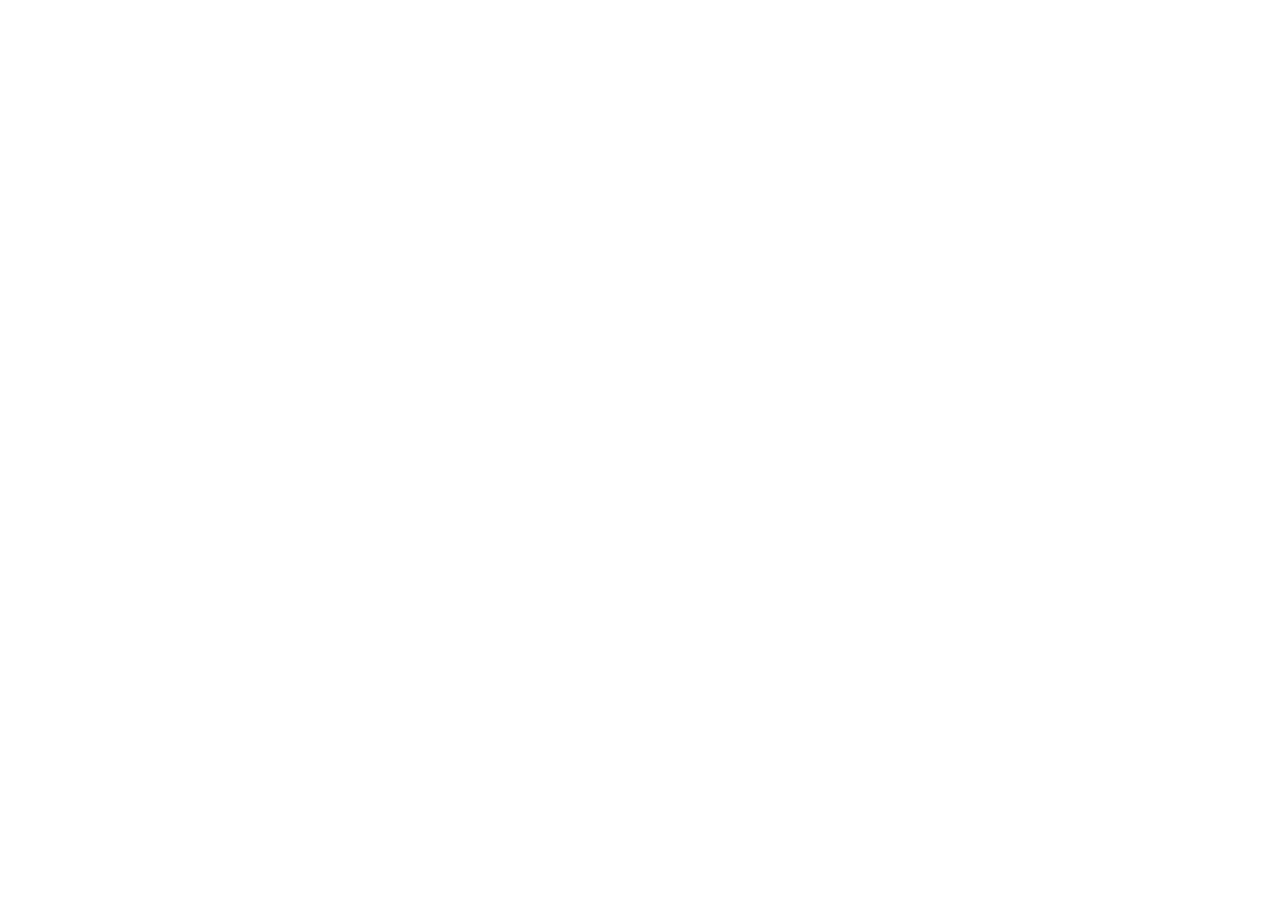
==== index.html @ 952e1918 "Create index.html" ====
<!DOCTYPE html>
<html>
  <head>
    <title>Redirecting...</title>
    <link rel="canonical" href="https://hansk-do-it.github.io/portfolio/" />
    <meta charset="utf-8" />
    <meta http-equiv="refresh" content="0; url=https://hansk-do-it.github.io/portfolio/" />
  </head>
  <body>
    <p>Redirecting...</p>
  </body>
</html>
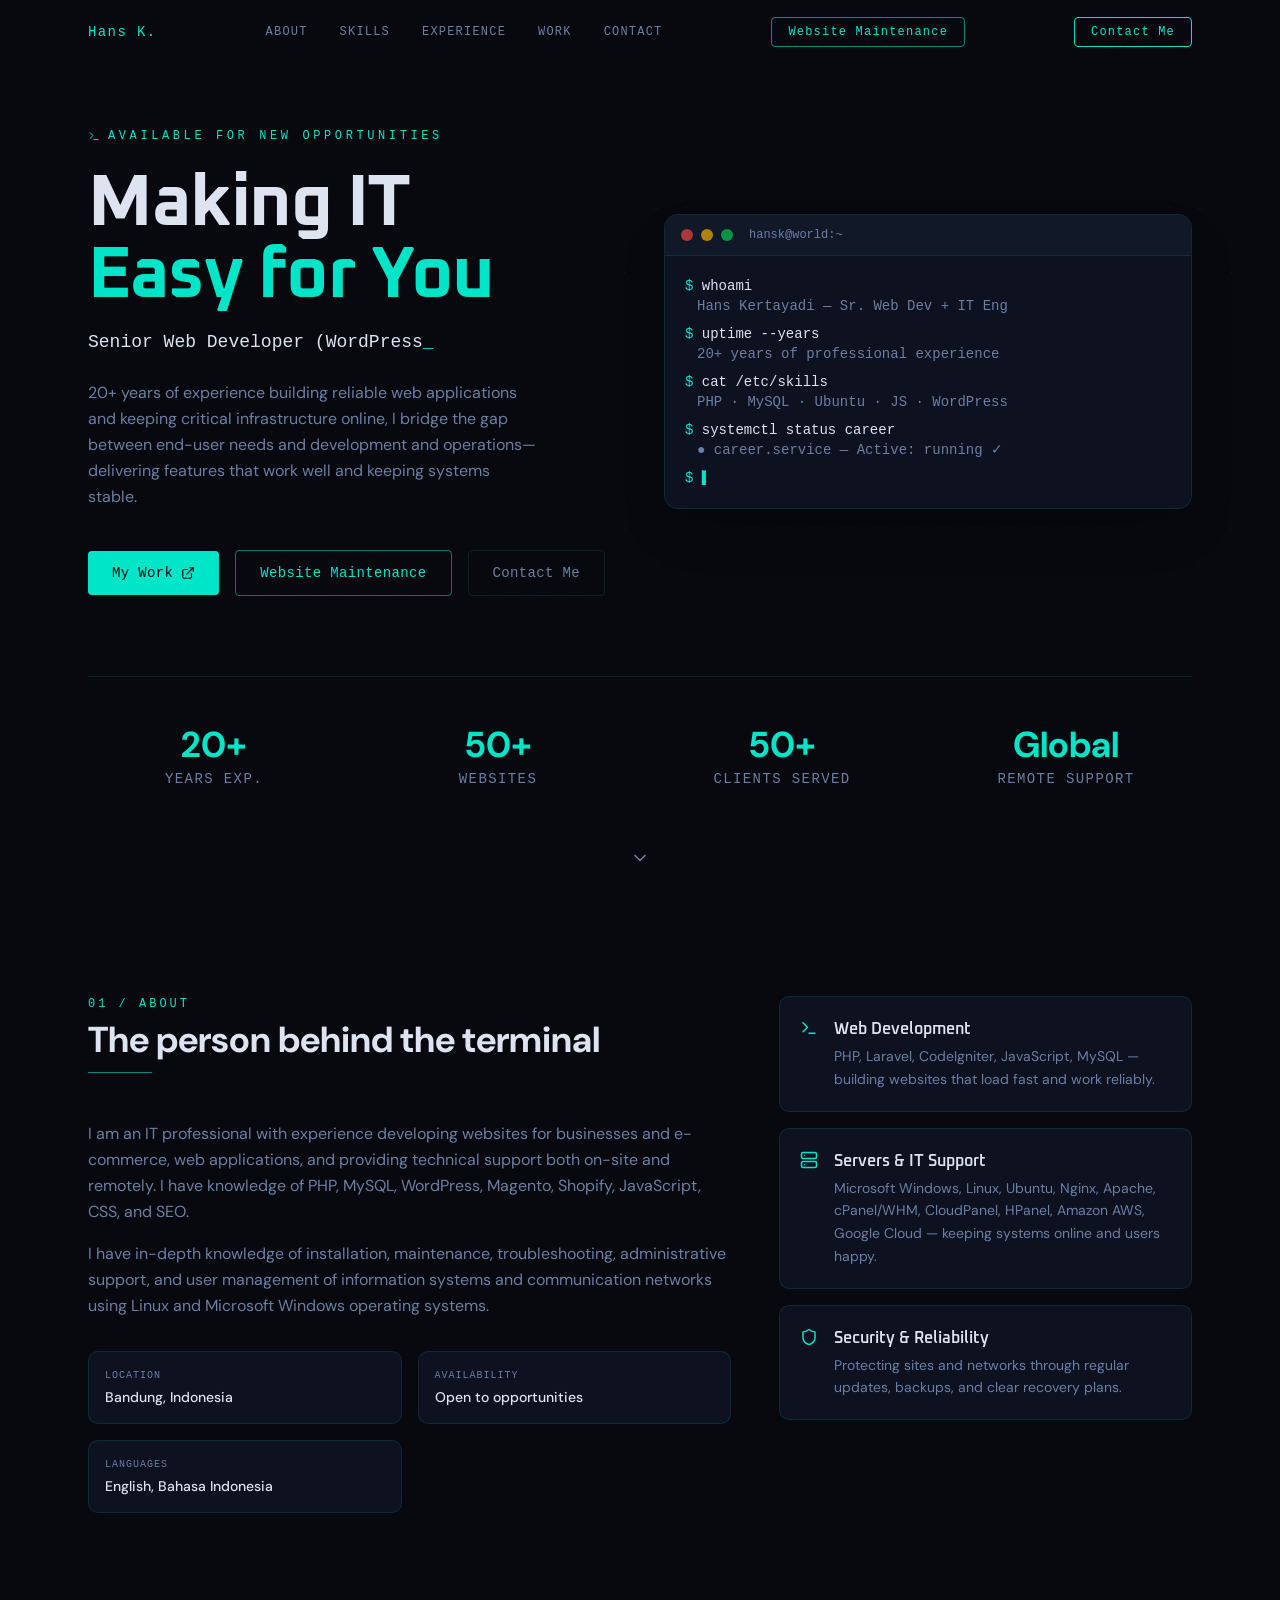
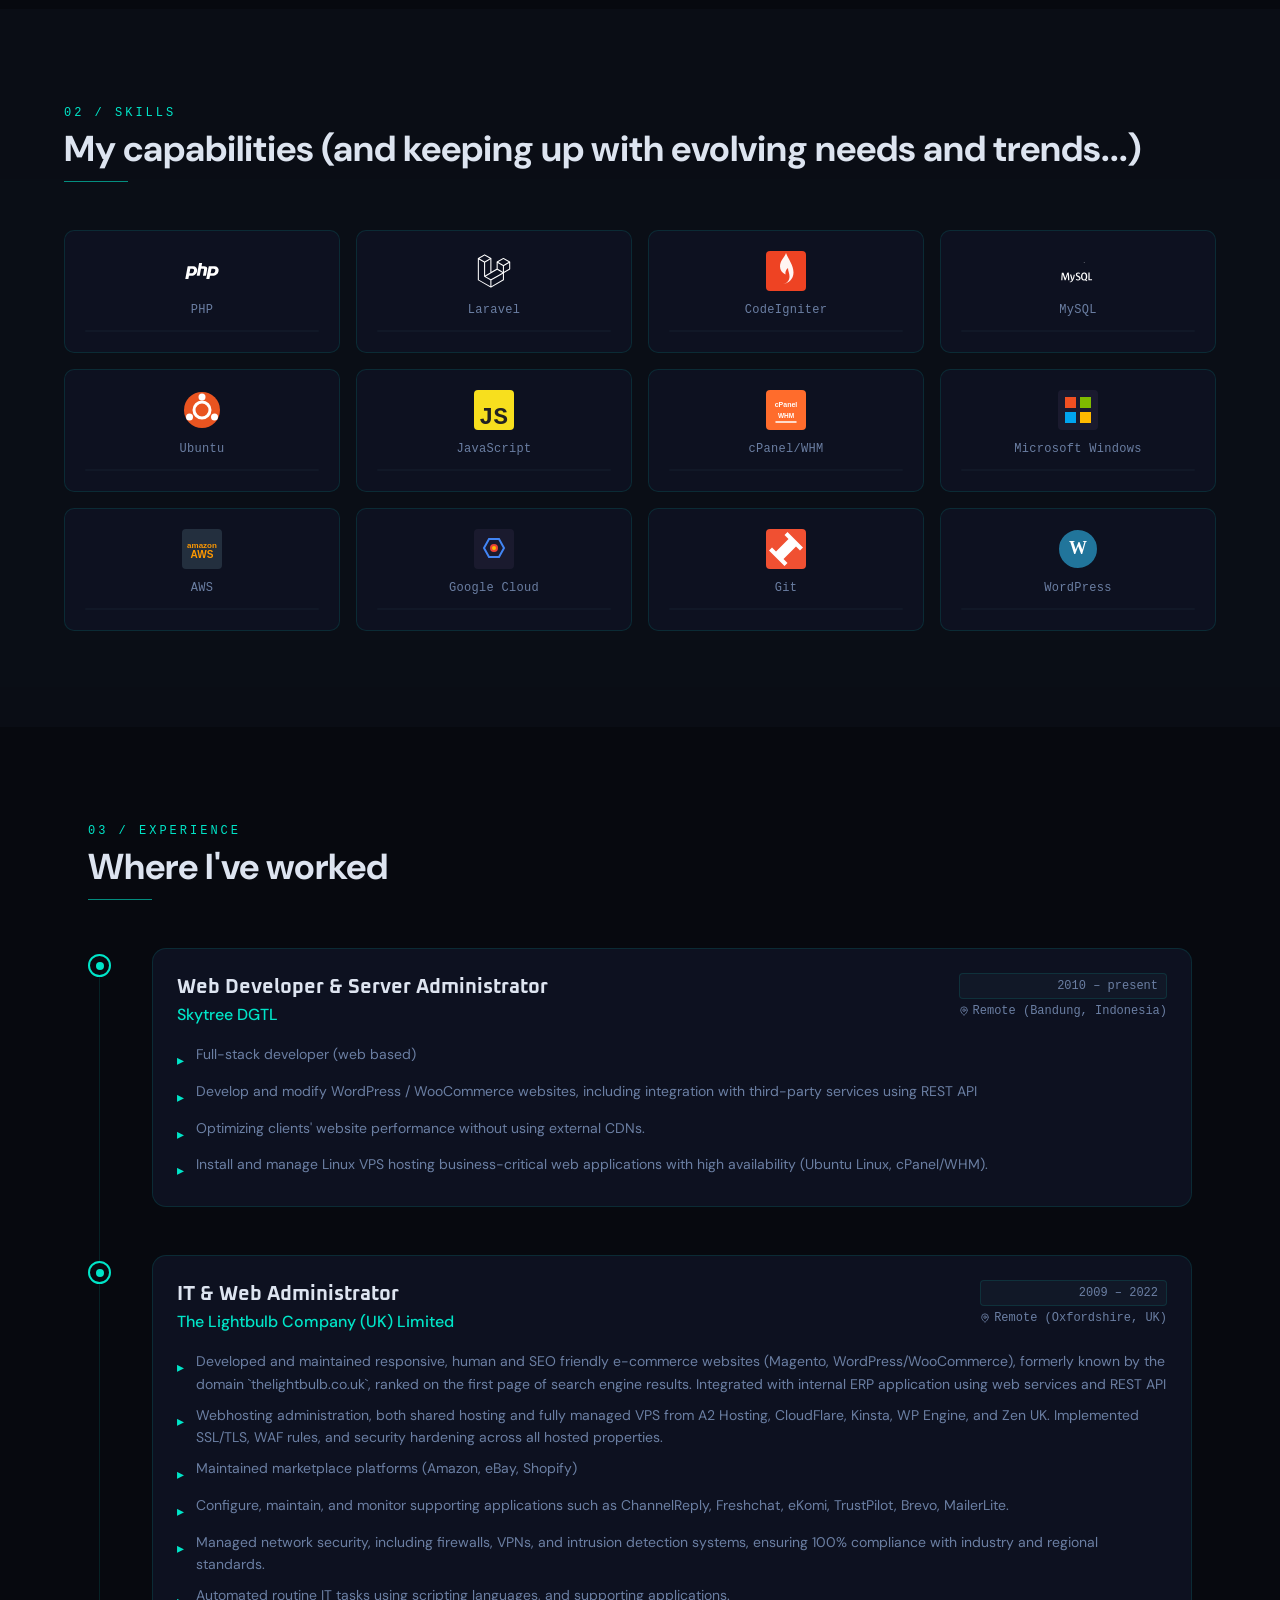
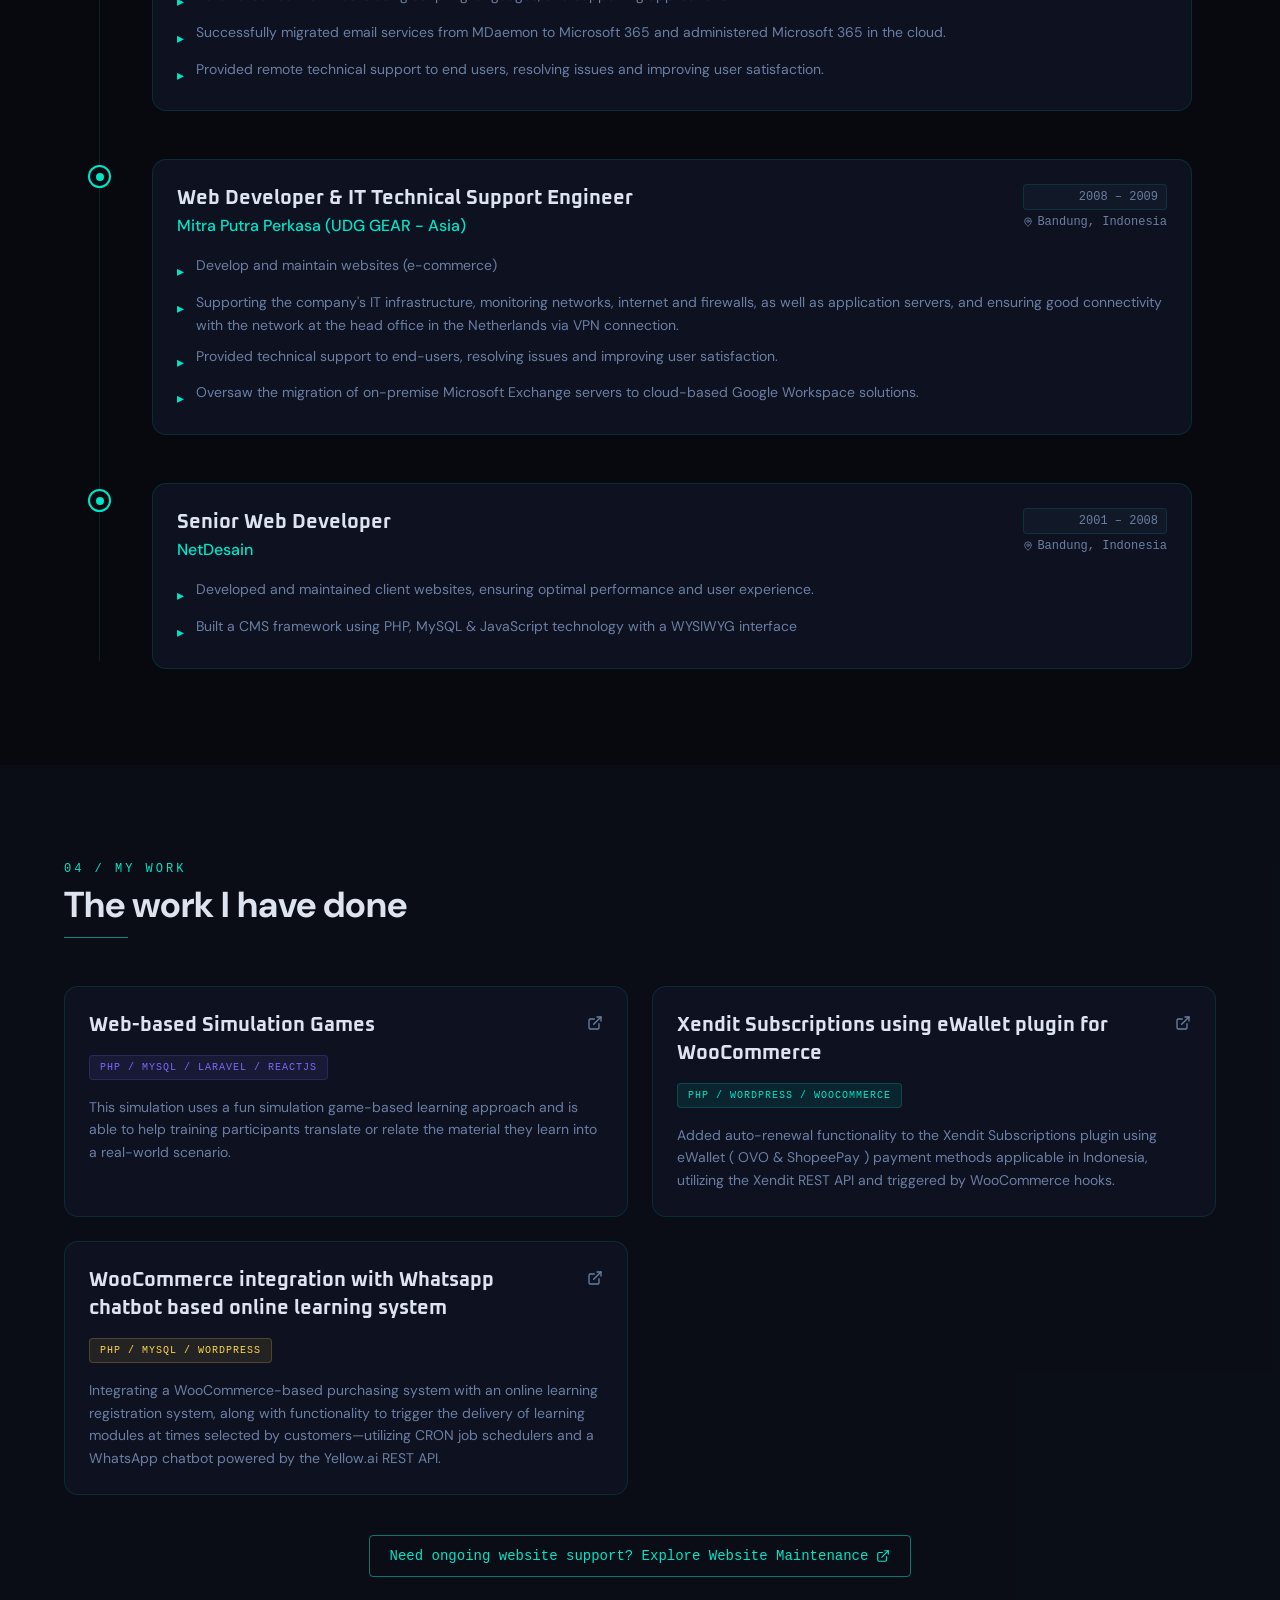
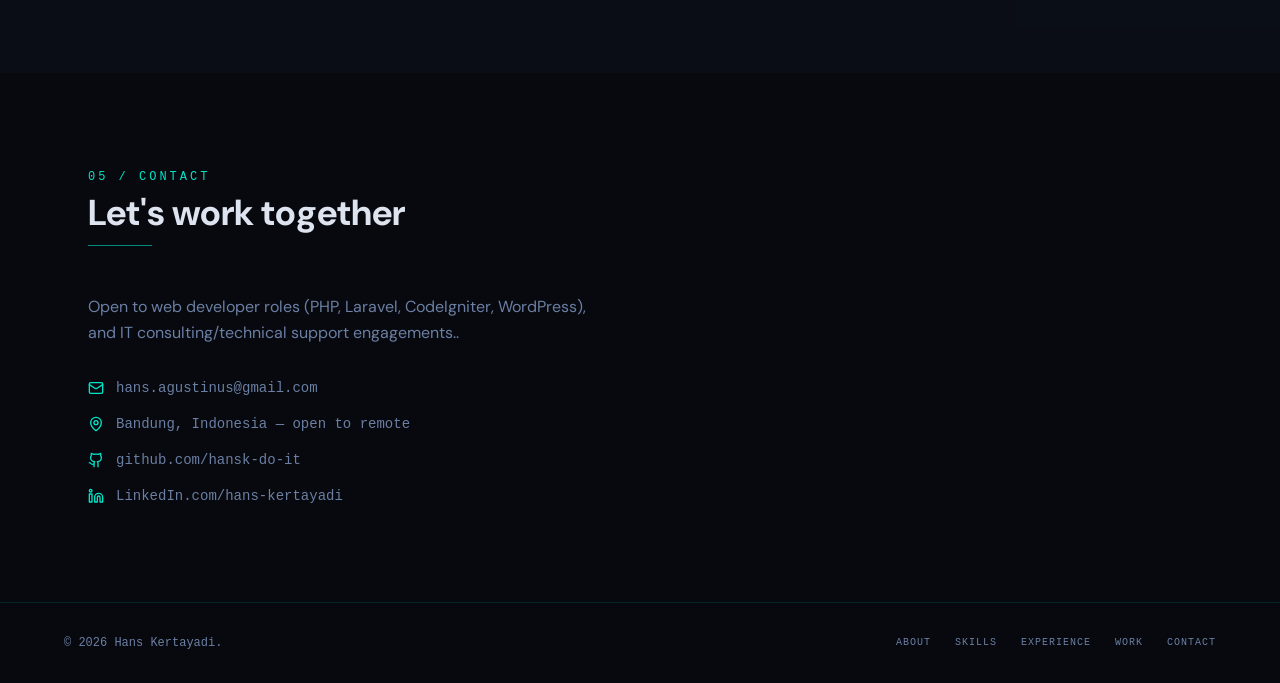
==== commit c1c356fb: "Add files via upload" ====
--- a/index.html
+++ b/index.html
@@ -1,12 +1,23 @@
-<!DOCTYPE html>
-<html>
+<!doctype html>
+<html lang="en">
   <head>
-    <title>Redirecting...</title>
+    <meta charset="UTF-8" />
+    <meta name="viewport" content="width=device-width, initial-scale=1.0" />
+    <meta name="theme-color" content="#07090f" />
+    <meta name="description" content="Hans Kertayadi — Senior Web Developer and IT professional specializing in PHP, WordPress, web applications, server administration, and technical support." />
+    <meta name="robots" content="index, follow" />
     <link rel="canonical" href="https://hansk-do-it.github.io/portfolio/" />
-    <meta charset="utf-8" />
-    <meta http-equiv="refresh" content="0; url=https://hansk-do-it.github.io/portfolio/" />
+    <meta property="og:title" content="Hans Kertayadi | Senior Web Developer & IT Professional" />
+    <meta property="og:description" content="Web development, WordPress, server administration, and technical support. Based in Bandung, Indonesia, with international professional experience." />
+    <meta property="og:type" content="website" />
+    <meta property="og:url" content="https://hansk-do-it.github.io/portfolio/" />
+    <meta name="twitter:card" content="summary_large_image" />
+    <title>Hans Kertayadi | Senior Web Developer & IT Professional</title>
+    <script type="module" crossorigin src="/assets/portfolio-kH9mcq1X.js"></script>
+    <link rel="modulepreload" crossorigin href="/assets/index-CckU6WjW.js">
+    <link rel="stylesheet" crossorigin href="/assets/index-Dm8Y7ru6.css">
   </head>
   <body>
-    <p>Redirecting...</p>
+    <div id="root"></div>
   </body>
 </html>
--- a/assets/index-Dm8Y7ru6.css
+++ b/assets/index-Dm8Y7ru6.css
@@ -0,0 +1 @@
+@import"https://fonts.googleapis.com/css2?family=Oxanium:wght@300;400;500;600;700;800&family=DM+Sans:ital,opsz,wght@0,9..40,300;0,9..40,400;0,9..40,500;1,9..40,300&family=JetBrains+Mono:wght@300;400;500&display=swap";/*! tailwindcss v4.1.12 | MIT License | https://tailwindcss.com */@layer properties{@supports (((-webkit-hyphens:none)) and (not (margin-trim:inline))) or ((-moz-orient:inline) and (not (color:rgb(from red r g b)))){*,:before,:after,::backdrop{--tw-translate-x:0;--tw-translate-y:0;--tw-translate-z:0;--tw-rotate-x:initial;--tw-rotate-y:initial;--tw-rotate-z:initial;--tw-skew-x:initial;--tw-skew-y:initial;--tw-space-y-reverse:0;--tw-border-style:solid;--tw-leading:initial;--tw-font-weight:initial;--tw-tracking:initial;--tw-shadow:0 0 #0000;--tw-shadow-color:initial;--tw-shadow-alpha:100%;--tw-inset-shadow:0 0 #0000;--tw-inset-shadow-color:initial;--tw-inset-shadow-alpha:100%;--tw-ring-color:initial;--tw-ring-shadow:0 0 #0000;--tw-inset-ring-color:initial;--tw-inset-ring-shadow:0 0 #0000;--tw-ring-inset:initial;--tw-ring-offset-width:0px;--tw-ring-offset-color:#fff;--tw-ring-offset-shadow:0 0 #0000;--tw-backdrop-blur:initial;--tw-backdrop-brightness:initial;--tw-backdrop-contrast:initial;--tw-backdrop-grayscale:initial;--tw-backdrop-hue-rotate:initial;--tw-backdrop-invert:initial;--tw-backdrop-opacity:initial;--tw-backdrop-saturate:initial;--tw-backdrop-sepia:initial;--tw-duration:initial;--tw-ease:initial;--tw-scale-x:1;--tw-scale-y:1;--tw-scale-z:1;--tw-animation-delay:0s;--tw-animation-direction:normal;--tw-animation-duration:initial;--tw-animation-fill-mode:none;--tw-animation-iteration-count:1;--tw-enter-blur:0;--tw-enter-opacity:1;--tw-enter-rotate:0;--tw-enter-scale:1;--tw-enter-translate-x:0;--tw-enter-translate-y:0;--tw-exit-blur:0;--tw-exit-opacity:1;--tw-exit-rotate:0;--tw-exit-scale:1;--tw-exit-translate-x:0;--tw-exit-translate-y:0}}}@layer theme{:root,:host{--font-sans:ui-sans-serif,system-ui,sans-serif,"Apple Color Emoji","Segoe UI Emoji","Segoe UI Symbol","Noto Color Emoji";--font-mono:ui-monospace,SFMono-Regular,Menlo,Monaco,Consolas,"Liberation Mono","Courier New",monospace;--color-yellow-500:oklch(79.5% .184 86.047);--color-green-500:oklch(72.3% .219 149.579);--spacing:.25rem;--container-md:28rem;--container-3xl:48rem;--container-4xl:56rem;--container-6xl:72rem;--text-xs:.75rem;--text-xs--line-height:calc(1/.75);--text-sm:.875rem;--text-sm--line-height:calc(1.25/.875);--text-base:1rem;--text-lg:1.125rem;--text-lg--line-height:calc(1.75/1.125);--text-xl:1.25rem;--text-xl--line-height:calc(1.75/1.25);--text-2xl:1.5rem;--text-2xl--line-height:calc(2/1.5);--text-3xl:1.875rem;--text-3xl--line-height: 1.2 ;--text-4xl:2.25rem;--text-4xl--line-height:calc(2.5/2.25);--text-5xl:3rem;--text-5xl--line-height:1;--text-7xl:4.5rem;--text-7xl--line-height:1;--font-weight-normal:400;--font-weight-medium:500;--font-weight-semibold:600;--font-weight-bold:700;--tracking-wide:.025em;--tracking-widest:.1em;--leading-tight:1.25;--leading-relaxed:1.625;--radius-2xl:1rem;--ease-out:cubic-bezier(0,0,.2,1);--ease-in-out:cubic-bezier(.4,0,.2,1);--animate-pulse:pulse 2s cubic-bezier(.4,0,.6,1)infinite;--animate-bounce:bounce 1s infinite;--blur-md:12px;--default-transition-duration:.15s;--default-transition-timing-function:cubic-bezier(.4,0,.2,1);--default-font-family:var(--font-sans);--default-mono-font-family:var(--font-mono)}}@layer base{*,:after,:before,::backdrop{box-sizing:border-box;border:0 solid;margin:0;padding:0}::file-selector-button{box-sizing:border-box;border:0 solid;margin:0;padding:0}html,:host{-webkit-text-size-adjust:100%;-moz-tab-size:4;tab-size:4;line-height:1.5;font-family:var(--default-font-family,ui-sans-serif,system-ui,sans-serif,"Apple Color Emoji","Segoe UI Emoji","Segoe UI Symbol","Noto Color Emoji");font-feature-settings:var(--default-font-feature-settings,normal);font-variation-settings:var(--default-font-variation-settings,normal);-webkit-tap-highlight-color:transparent}hr{height:0;color:inherit;border-top-width:1px}abbr:where([title]){-webkit-text-decoration:underline dotted;text-decoration:underline dotted}h1,h2,h3,h4,h5,h6{font-size:inherit;font-weight:inherit}a{color:inherit;-webkit-text-decoration:inherit;text-decoration:inherit}b,strong{font-weight:bolder}code,kbd,samp,pre{font-family:var(--default-mono-font-family,ui-monospace,SFMono-Regular,Menlo,Monaco,Consolas,"Liberation Mono","Courier New",monospace);font-feature-settings:var(--default-mono-font-feature-settings,normal);font-variation-settings:var(--default-mono-font-variation-settings,normal);font-size:1em}small{font-size:80%}sub,sup{vertical-align:baseline;font-size:75%;line-height:0;position:relative}sub{bottom:-.25em}sup{top:-.5em}table{text-indent:0;border-color:inherit;border-collapse:collapse}:-moz-focusring{outline:auto}progress{vertical-align:baseline}summary{display:list-item}ol,ul,menu{list-style:none}img,svg,video,canvas,audio,iframe,embed,object{vertical-align:middle;display:block}img,video{max-width:100%;height:auto}button,input,select,optgroup,textarea{font:inherit;font-feature-settings:inherit;font-variation-settings:inherit;letter-spacing:inherit;color:inherit;opacity:1;background-color:#0000;border-radius:0}::file-selector-button{font:inherit;font-feature-settings:inherit;font-variation-settings:inherit;letter-spacing:inherit;color:inherit;opacity:1;background-color:#0000;border-radius:0}:where(select:is([multiple],[size])) optgroup{font-weight:bolder}:where(select:is([multiple],[size])) optgroup option{padding-inline-start:20px}::file-selector-button{margin-inline-end:4px}::placeholder{opacity:1}@supports (not ((-webkit-appearance:-apple-pay-button))) or (contain-intrinsic-size:1px){::placeholder{color:currentColor}@supports (color:color-mix(in lab,red,red)){::placeholder{color:color-mix(in oklab,currentcolor 50%,transparent)}}}textarea{resize:vertical}::-webkit-search-decoration{-webkit-appearance:none}::-webkit-date-and-time-value{min-height:1lh;text-align:inherit}::-webkit-datetime-edit{display:inline-flex}::-webkit-datetime-edit-fields-wrapper{padding:0}::-webkit-datetime-edit{padding-block:0}::-webkit-datetime-edit-year-field{padding-block:0}::-webkit-datetime-edit-month-field{padding-block:0}::-webkit-datetime-edit-day-field{padding-block:0}::-webkit-datetime-edit-hour-field{padding-block:0}::-webkit-datetime-edit-minute-field{padding-block:0}::-webkit-datetime-edit-second-field{padding-block:0}::-webkit-datetime-edit-millisecond-field{padding-block:0}::-webkit-datetime-edit-meridiem-field{padding-block:0}::-webkit-calendar-picker-indicator{line-height:1}:-moz-ui-invalid{box-shadow:none}button,input:where([type=button],[type=reset],[type=submit]){-webkit-appearance:button;-moz-appearance:button;appearance:button}::file-selector-button{-webkit-appearance:button;-moz-appearance:button;appearance:button}::-webkit-inner-spin-button{height:auto}::-webkit-outer-spin-button{height:auto}[hidden]:where(:not([hidden=until-found])){display:none!important}*{border-color:var(--border);outline-color:var(--ring)}@supports (color:color-mix(in lab,red,red)){*{outline-color:color-mix(in oklab,var(--ring)50%,transparent)}}body{background-color:var(--background);color:var(--foreground)}html{font-size:var(--font-size)}h1{font-size:var(--text-2xl);font-weight:var(--font-weight-medium);line-height:1.5}h2{font-size:var(--text-xl);font-weight:var(--font-weight-medium);line-height:1.5}h3{font-size:var(--text-lg);font-weight:var(--font-weight-medium);line-height:1.5}h4,label,button{font-size:var(--text-base);font-weight:var(--font-weight-medium);line-height:1.5}input{font-size:var(--text-base);font-weight:var(--font-weight-normal);line-height:1.5}}@layer components;@layer utilities{.pointer-events-none{pointer-events:none}.absolute{position:absolute}.fixed{position:fixed}.relative{position:relative}.inset-0{inset:calc(var(--spacing)*0)}.top-0{top:calc(var(--spacing)*0)}.top-1\.5{top:calc(var(--spacing)*1.5)}.top-2{top:calc(var(--spacing)*2)}.right-0{right:calc(var(--spacing)*0)}.bottom-2{bottom:calc(var(--spacing)*2)}.bottom-8{bottom:calc(var(--spacing)*8)}.left-0{left:calc(var(--spacing)*0)}.left-1\/2{left:50%}.z-50{z-index:50}.mx-auto{margin-inline:auto}.mt-0\.5{margin-top:calc(var(--spacing)*.5)}.mt-1{margin-top:calc(var(--spacing)*1)}.mt-1\.5{margin-top:calc(var(--spacing)*1.5)}.mt-2{margin-top:calc(var(--spacing)*2)}.mt-3{margin-top:calc(var(--spacing)*3)}.mt-4{margin-top:calc(var(--spacing)*4)}.mt-7{margin-top:calc(var(--spacing)*7)}.mt-8{margin-top:calc(var(--spacing)*8)}.mt-10{margin-top:calc(var(--spacing)*10)}.mt-20{margin-top:calc(var(--spacing)*20)}.mb-1{margin-bottom:calc(var(--spacing)*1)}.mb-2{margin-bottom:calc(var(--spacing)*2)}.mb-3{margin-bottom:calc(var(--spacing)*3)}.mb-4{margin-bottom:calc(var(--spacing)*4)}.mb-5{margin-bottom:calc(var(--spacing)*5)}.mb-6{margin-bottom:calc(var(--spacing)*6)}.mb-8{margin-bottom:calc(var(--spacing)*8)}.mb-10{margin-bottom:calc(var(--spacing)*10)}.mb-12{margin-bottom:calc(var(--spacing)*12)}.ml-2{margin-left:calc(var(--spacing)*2)}.block{display:block}.flex{display:flex}.grid{display:grid}.hidden{display:none}.inline-flex{display:inline-flex}.h-0\.5{height:calc(var(--spacing)*.5)}.h-2{height:calc(var(--spacing)*2)}.h-3{height:calc(var(--spacing)*3)}.h-7{height:calc(var(--spacing)*7)}.h-10{height:calc(var(--spacing)*10)}.h-16{height:calc(var(--spacing)*16)}.h-\[23px\]{height:23px}.h-full{height:100%}.h-px{height:1px}.min-h-screen{min-height:100vh}.w-2{width:calc(var(--spacing)*2)}.w-3{width:calc(var(--spacing)*3)}.w-10{width:calc(var(--spacing)*10)}.w-16{width:calc(var(--spacing)*16)}.w-\[23px\]{width:23px}.w-full{width:100%}.w-px{width:1px}.max-w-3xl{max-width:var(--container-3xl)}.max-w-4xl{max-width:var(--container-4xl)}.max-w-6xl{max-width:var(--container-6xl)}.max-w-md{max-width:var(--container-md)}.shrink-0{flex-shrink:0}.-translate-x-1\/2{--tw-translate-x: -50% ;translate:var(--tw-translate-x)var(--tw-translate-y)}.transform{transform:var(--tw-rotate-x,)var(--tw-rotate-y,)var(--tw-rotate-z,)var(--tw-skew-x,)var(--tw-skew-y,)}.animate-bounce{animation:var(--animate-bounce)}.animate-pulse{animation:var(--animate-pulse)}.cursor-default{cursor:default}.cursor-pointer{cursor:pointer}.resize{resize:both}.resize-none{resize:none}.list-none{list-style-type:none}.grid-cols-2{grid-template-columns:repeat(2,minmax(0,1fr))}.grid-cols-3{grid-template-columns:repeat(3,minmax(0,1fr))}.flex-col{flex-direction:column}.flex-wrap{flex-wrap:wrap}.items-center{align-items:center}.items-start{align-items:flex-start}.justify-between{justify-content:space-between}.justify-center{justify-content:center}.justify-end{justify-content:flex-end}.gap-1{gap:calc(var(--spacing)*1)}.gap-2{gap:calc(var(--spacing)*2)}.gap-3{gap:calc(var(--spacing)*3)}.gap-4{gap:calc(var(--spacing)*4)}.gap-5{gap:calc(var(--spacing)*5)}.gap-6{gap:calc(var(--spacing)*6)}.gap-8{gap:calc(var(--spacing)*8)}.gap-10{gap:calc(var(--spacing)*10)}.gap-12{gap:calc(var(--spacing)*12)}.gap-14{gap:calc(var(--spacing)*14)}.gap-16{gap:calc(var(--spacing)*16)}:where(.space-y-2>:not(:last-child)){--tw-space-y-reverse:0;margin-block-start:calc(calc(var(--spacing)*2)*var(--tw-space-y-reverse));margin-block-end:calc(calc(var(--spacing)*2)*calc(1 - var(--tw-space-y-reverse)))}:where(.space-y-3>:not(:last-child)){--tw-space-y-reverse:0;margin-block-start:calc(calc(var(--spacing)*3)*var(--tw-space-y-reverse));margin-block-end:calc(calc(var(--spacing)*3)*calc(1 - var(--tw-space-y-reverse)))}:where(.space-y-4>:not(:last-child)){--tw-space-y-reverse:0;margin-block-start:calc(calc(var(--spacing)*4)*var(--tw-space-y-reverse));margin-block-end:calc(calc(var(--spacing)*4)*calc(1 - var(--tw-space-y-reverse)))}:where(.space-y-12>:not(:last-child)){--tw-space-y-reverse:0;margin-block-start:calc(calc(var(--spacing)*12)*var(--tw-space-y-reverse));margin-block-end:calc(calc(var(--spacing)*12)*calc(1 - var(--tw-space-y-reverse)))}.gap-x-6{column-gap:calc(var(--spacing)*6)}.gap-y-2{row-gap:calc(var(--spacing)*2)}.self-start{align-self:flex-start}.overflow-hidden{overflow:hidden}.overflow-x-hidden{overflow-x:hidden}.rounded{border-radius:.25rem}.rounded-2xl{border-radius:var(--radius-2xl)}.rounded-full{border-radius:3.40282e38px}.rounded-lg{border-radius:var(--radius)}.rounded-xl{border-radius:calc(var(--radius) + 4px)}.border{border-style:var(--tw-border-style);border-width:1px}.border-2{border-style:var(--tw-border-style);border-width:2px}.border-t{border-top-style:var(--tw-border-style);border-top-width:1px}.border-b{border-bottom-style:var(--tw-border-style);border-bottom-width:1px}.border-border,.border-border\/40{border-color:var(--border)}@supports (color:color-mix(in lab,red,red)){.border-border\/40{border-color:color-mix(in oklab,var(--border)40%,transparent)}}.border-primary,.border-primary\/10{border-color:var(--primary)}@supports (color:color-mix(in lab,red,red)){.border-primary\/10{border-color:color-mix(in oklab,var(--primary)10%,transparent)}}.border-primary\/20{border-color:var(--primary)}@supports (color:color-mix(in lab,red,red)){.border-primary\/20{border-color:color-mix(in oklab,var(--primary)20%,transparent)}}.border-primary\/50{border-color:var(--primary)}@supports (color:color-mix(in lab,red,red)){.border-primary\/50{border-color:color-mix(in oklab,var(--primary)50%,transparent)}}.border-primary\/60{border-color:var(--primary)}@supports (color:color-mix(in lab,red,red)){.border-primary\/60{border-color:color-mix(in oklab,var(--primary)60%,transparent)}}.bg-\[rgba\(7\,9\,15\,0\.96\)\]{background-color:#07090ff5}.bg-background{background-color:var(--background)}.bg-border{background-color:var(--border)}.bg-card{background-color:var(--card)}.bg-destructive{background-color:var(--destructive)}.bg-green-500{background-color:var(--color-green-500)}.bg-primary{background-color:var(--primary)}.bg-secondary,.bg-secondary\/30{background-color:var(--secondary)}@supports (color:color-mix(in lab,red,red)){.bg-secondary\/30{background-color:color-mix(in oklab,var(--secondary)30%,transparent)}}.bg-yellow-500{background-color:var(--color-yellow-500)}.p-2{padding:calc(var(--spacing)*2)}.p-4{padding:calc(var(--spacing)*4)}.p-5{padding:calc(var(--spacing)*5)}.p-6{padding:calc(var(--spacing)*6)}.p-8{padding:calc(var(--spacing)*8)}.px-2{padding-inline:calc(var(--spacing)*2)}.px-2\.5{padding-inline:calc(var(--spacing)*2.5)}.px-4{padding-inline:calc(var(--spacing)*4)}.px-5{padding-inline:calc(var(--spacing)*5)}.px-6{padding-inline:calc(var(--spacing)*6)}.py-1{padding-block:calc(var(--spacing)*1)}.py-1\.5{padding-block:calc(var(--spacing)*1.5)}.py-2\.5{padding-block:calc(var(--spacing)*2.5)}.py-3{padding-block:calc(var(--spacing)*3)}.py-8{padding-block:calc(var(--spacing)*8)}.py-24{padding-block:calc(var(--spacing)*24)}.pt-2{padding-top:calc(var(--spacing)*2)}.pt-12{padding-top:calc(var(--spacing)*12)}.pt-24{padding-top:calc(var(--spacing)*24)}.pt-36{padding-top:calc(var(--spacing)*36)}.pb-6{padding-bottom:calc(var(--spacing)*6)}.pb-20{padding-bottom:calc(var(--spacing)*20)}.pb-24{padding-bottom:calc(var(--spacing)*24)}.pl-3{padding-left:calc(var(--spacing)*3)}.pl-8{padding-left:calc(var(--spacing)*8)}.text-center{text-align:center}.text-right{text-align:right}.font-mono{font-family:var(--font-mono)}.text-3xl{font-size:var(--text-3xl);line-height:var(--tw-leading,var(--text-3xl--line-height))}.text-4xl{font-size:var(--text-4xl);line-height:var(--tw-leading,var(--text-4xl--line-height))}.text-5xl{font-size:var(--text-5xl);line-height:var(--tw-leading,var(--text-5xl--line-height))}.text-lg{font-size:var(--text-lg);line-height:var(--tw-leading,var(--text-lg--line-height))}.text-sm{font-size:var(--text-sm);line-height:var(--tw-leading,var(--text-sm--line-height))}.text-xl{font-size:var(--text-xl);line-height:var(--tw-leading,var(--text-xl--line-height))}.text-xs{font-size:var(--text-xs);line-height:var(--tw-leading,var(--text-xs--line-height))}.text-\[10px\]{font-size:10px}.leading-none{--tw-leading:1;line-height:1}.leading-relaxed{--tw-leading:var(--leading-relaxed);line-height:var(--leading-relaxed)}.leading-tight{--tw-leading:var(--leading-tight);line-height:var(--leading-tight)}.font-bold{--tw-font-weight:var(--font-weight-bold);font-weight:var(--font-weight-bold)}.font-medium{--tw-font-weight:var(--font-weight-medium);font-weight:var(--font-weight-medium)}.font-semibold{--tw-font-weight:var(--font-weight-semibold);font-weight:var(--font-weight-semibold)}.tracking-\[0\.3em\]{--tw-tracking:.3em;letter-spacing:.3em}.tracking-\[0\.25em\]{--tw-tracking:.25em;letter-spacing:.25em}.tracking-wide{--tw-tracking:var(--tracking-wide);letter-spacing:var(--tracking-wide)}.tracking-widest{--tw-tracking:var(--tracking-widest);letter-spacing:var(--tracking-widest)}.text-foreground,.text-foreground\/90{color:var(--foreground)}@supports (color:color-mix(in lab,red,red)){.text-foreground\/90{color:color-mix(in oklab,var(--foreground)90%,transparent)}}.text-muted-foreground{color:var(--muted-foreground)}.text-primary{color:var(--primary)}.text-primary-foreground{color:var(--primary-foreground)}.uppercase{text-transform:uppercase}.opacity-0{opacity:0}.opacity-60{opacity:.6}.opacity-70{opacity:.7}.shadow-2xl{--tw-shadow:0 25px 50px -12px var(--tw-shadow-color,#00000040);box-shadow:var(--tw-inset-shadow),var(--tw-inset-ring-shadow),var(--tw-ring-offset-shadow),var(--tw-ring-shadow),var(--tw-shadow)}.backdrop-blur-md{--tw-backdrop-blur:blur(var(--blur-md));-webkit-backdrop-filter:var(--tw-backdrop-blur,)var(--tw-backdrop-brightness,)var(--tw-backdrop-contrast,)var(--tw-backdrop-grayscale,)var(--tw-backdrop-hue-rotate,)var(--tw-backdrop-invert,)var(--tw-backdrop-opacity,)var(--tw-backdrop-saturate,)var(--tw-backdrop-sepia,);backdrop-filter:var(--tw-backdrop-blur,)var(--tw-backdrop-brightness,)var(--tw-backdrop-contrast,)var(--tw-backdrop-grayscale,)var(--tw-backdrop-hue-rotate,)var(--tw-backdrop-invert,)var(--tw-backdrop-opacity,)var(--tw-backdrop-saturate,)var(--tw-backdrop-sepia,)}.transition{transition-property:color,background-color,border-color,outline-color,text-decoration-color,fill,stroke,--tw-gradient-from,--tw-gradient-via,--tw-gradient-to,opacity,box-shadow,transform,translate,scale,rotate,filter,-webkit-backdrop-filter,backdrop-filter,display,visibility,content-visibility,overlay,pointer-events;transition-timing-function:var(--tw-ease,var(--default-transition-timing-function));transition-duration:var(--tw-duration,var(--default-transition-duration))}.transition-all{transition-property:all;transition-timing-function:var(--tw-ease,var(--default-transition-timing-function));transition-duration:var(--tw-duration,var(--default-transition-duration))}.transition-colors{transition-property:color,background-color,border-color,outline-color,text-decoration-color,fill,stroke,--tw-gradient-from,--tw-gradient-via,--tw-gradient-to;transition-timing-function:var(--tw-ease,var(--default-transition-timing-function));transition-duration:var(--tw-duration,var(--default-transition-duration))}.transition-opacity{transition-property:opacity;transition-timing-function:var(--tw-ease,var(--default-transition-timing-function));transition-duration:var(--tw-duration,var(--default-transition-duration))}.transition-transform{transition-property:transform,translate,scale,rotate;transition-timing-function:var(--tw-ease,var(--default-transition-timing-function));transition-duration:var(--tw-duration,var(--default-transition-duration))}.duration-200{--tw-duration:.2s;transition-duration:.2s}.duration-300{--tw-duration:.3s;transition-duration:.3s}.duration-700{--tw-duration:.7s;transition-duration:.7s}.ease-in-out{--tw-ease:var(--ease-in-out);transition-timing-function:var(--ease-in-out)}.ease-out{--tw-ease:var(--ease-out);transition-timing-function:var(--ease-out)}.select-none{-webkit-user-select:none;user-select:none}.running{animation-play-state:running}.group-open\:rotate-45:is(:where(.group):is([open],:popover-open,:open) *){rotate:45deg}@media(hover:hover){.group-hover\:scale-110:is(:where(.group):hover *){--tw-scale-x:110%;--tw-scale-y:110%;--tw-scale-z:110%;scale:var(--tw-scale-x)var(--tw-scale-y)}.group-hover\:scale-150:is(:where(.group):hover *){--tw-scale-x:150%;--tw-scale-y:150%;--tw-scale-z:150%;scale:var(--tw-scale-x)var(--tw-scale-y)}.group-hover\:text-foreground:is(:where(.group):hover *){color:var(--foreground)}.group-hover\:text-primary:is(:where(.group):hover *){color:var(--primary)}.group-hover\:opacity-100:is(:where(.group):hover *){opacity:1}.group-hover\:shadow-\[0_0_24px_rgba\(0\,229\,200\,0\.06\)\]:is(:where(.group):hover *){--tw-shadow:0 0 24px var(--tw-shadow-color,#00e5c80f);box-shadow:var(--tw-inset-shadow),var(--tw-inset-ring-shadow),var(--tw-ring-offset-shadow),var(--tw-ring-shadow),var(--tw-shadow)}}.placeholder\:text-muted-foreground\/50::placeholder{color:var(--muted-foreground)}@supports (color:color-mix(in lab,red,red)){.placeholder\:text-muted-foreground\/50::placeholder{color:color-mix(in oklab,var(--muted-foreground)50%,transparent)}}.last\:border-0:last-child{border-style:var(--tw-border-style);border-width:0}@media(hover:hover){.hover\:border-primary:hover,.hover\:border-primary\/25:hover{border-color:var(--primary)}@supports (color:color-mix(in lab,red,red)){.hover\:border-primary\/25:hover{border-color:color-mix(in oklab,var(--primary)25%,transparent)}}.hover\:border-primary\/30:hover{border-color:var(--primary)}@supports (color:color-mix(in lab,red,red)){.hover\:border-primary\/30:hover{border-color:color-mix(in oklab,var(--primary)30%,transparent)}}.hover\:bg-primary:hover{background-color:var(--primary)}.hover\:text-primary:hover{color:var(--primary)}.hover\:text-primary-foreground:hover{color:var(--primary-foreground)}.hover\:underline:hover{text-decoration-line:underline}.hover\:opacity-90:hover{opacity:.9}}.focus\:border-primary\/50:focus{border-color:var(--primary)}@supports (color:color-mix(in lab,red,red)){.focus\:border-primary\/50:focus{border-color:color-mix(in oklab,var(--primary)50%,transparent)}}.focus\:ring-1:focus{--tw-ring-shadow:var(--tw-ring-inset,)0 0 0 calc(1px + var(--tw-ring-offset-width))var(--tw-ring-color,currentcolor);box-shadow:var(--tw-inset-shadow),var(--tw-inset-ring-shadow),var(--tw-ring-offset-shadow),var(--tw-ring-shadow),var(--tw-shadow)}.focus\:ring-primary\/30:focus{--tw-ring-color:var(--primary)}@supports (color:color-mix(in lab,red,red)){.focus\:ring-primary\/30:focus{--tw-ring-color:color-mix(in oklab,var(--primary)30%,transparent)}}.focus\:outline-none:focus{--tw-outline-style:none;outline-style:none}.active\:scale-\[0\.98\]:active{scale:.98}@media(min-width:40rem){.sm\:grid-cols-2{grid-template-columns:repeat(2,minmax(0,1fr))}.sm\:grid-cols-4{grid-template-columns:repeat(4,minmax(0,1fr))}.sm\:gap-7{gap:calc(var(--spacing)*7)}.sm\:text-xs{font-size:var(--text-xs);line-height:var(--tw-leading,var(--text-xs--line-height))}}@media(min-width:48rem){.md\:left-\[11px\]{left:11px}.md\:col-span-2{grid-column:span 2/span 2}.md\:col-span-3{grid-column:span 3/span 3}.md\:block{display:block}.md\:flex{display:flex}.md\:hidden{display:none}.md\:grid-cols-2{grid-template-columns:repeat(2,minmax(0,1fr))}.md\:grid-cols-3{grid-template-columns:repeat(3,minmax(0,1fr))}.md\:grid-cols-4{grid-template-columns:repeat(4,minmax(0,1fr))}.md\:grid-cols-5{grid-template-columns:repeat(5,minmax(0,1fr))}.md\:flex-row{flex-direction:row}.md\:p-12{padding:calc(var(--spacing)*12)}.md\:pl-16{padding-left:calc(var(--spacing)*16)}.md\:text-2xl{font-size:var(--text-2xl);line-height:var(--tw-leading,var(--text-2xl--line-height))}.md\:text-4xl{font-size:var(--text-4xl);line-height:var(--tw-leading,var(--text-4xl--line-height))}.md\:text-7xl{font-size:var(--text-7xl);line-height:var(--tw-leading,var(--text-7xl--line-height))}}@media(min-width:64rem){.lg\:grid-cols-3{grid-template-columns:repeat(3,minmax(0,1fr))}}}@property --tw-animation-delay{syntax:"*";inherits:false;initial-value:0s}@property --tw-animation-direction{syntax:"*";inherits:false;initial-value:normal}@property --tw-animation-duration{syntax:"*";inherits:false}@property --tw-animation-fill-mode{syntax:"*";inherits:false;initial-value:none}@property --tw-animation-iteration-count{syntax:"*";inherits:false;initial-value:1}@property --tw-enter-blur{syntax:"*";inherits:false;initial-value:0}@property --tw-enter-opacity{syntax:"*";inherits:false;initial-value:1}@property --tw-enter-rotate{syntax:"*";inherits:false;initial-value:0}@property --tw-enter-scale{syntax:"*";inherits:false;initial-value:1}@property --tw-enter-translate-x{syntax:"*";inherits:false;initial-value:0}@property --tw-enter-translate-y{syntax:"*";inherits:false;initial-value:0}@property --tw-exit-blur{syntax:"*";inherits:false;initial-value:0}@property --tw-exit-opacity{syntax:"*";inherits:false;initial-value:1}@property --tw-exit-rotate{syntax:"*";inherits:false;initial-value:0}@property --tw-exit-scale{syntax:"*";inherits:false;initial-value:1}@property --tw-exit-translate-x{syntax:"*";inherits:false;initial-value:0}@property --tw-exit-translate-y{syntax:"*";inherits:false;initial-value:0}:root{--font-size:16px;--background:#07090f;--foreground:#dde4f0;--card:#0d1120;--card-foreground:#dde4f0;--popover:#0d1120;--popover-foreground:#dde4f0;--primary:#00e5c8;--primary-foreground:#07090f;--secondary:#111827;--secondary-foreground:#9aafc7;--muted:#111827;--muted-foreground:#6b7fa3;--accent:#00e5c8;--accent-foreground:#07090f;--destructive:#ef4444;--destructive-foreground:#fff;--border:#00e5c81f;--input:#111827;--input-background:#111827;--switch-background:#1e2d4a;--font-weight-medium:500;--font-weight-normal:400;--ring:#00e5c866;--chart-1:oklch(64.6% .222 41.116);--chart-2:oklch(60% .118 184.704);--chart-3:oklch(39.8% .07 227.392);--chart-4:oklch(82.8% .189 84.429);--chart-5:oklch(76.9% .188 70.08);--radius:.625rem;--sidebar:oklch(98.5% 0 0);--sidebar-foreground:oklch(14.5% 0 0);--sidebar-primary:#030213;--sidebar-primary-foreground:oklch(98.5% 0 0);--sidebar-accent:oklch(97% 0 0);--sidebar-accent-foreground:oklch(20.5% 0 0);--sidebar-border:oklch(92.2% 0 0);--sidebar-ring:oklch(70.8% 0 0)}.dark{--background:oklch(14.5% 0 0);--foreground:oklch(98.5% 0 0);--card:oklch(14.5% 0 0);--card-foreground:oklch(98.5% 0 0);--popover:oklch(14.5% 0 0);--popover-foreground:oklch(98.5% 0 0);--primary:oklch(98.5% 0 0);--primary-foreground:oklch(20.5% 0 0);--secondary:oklch(26.9% 0 0);--secondary-foreground:oklch(98.5% 0 0);--muted:oklch(26.9% 0 0);--muted-foreground:oklch(70.8% 0 0);--accent:oklch(26.9% 0 0);--accent-foreground:oklch(98.5% 0 0);--destructive:oklch(39.6% .141 25.723);--destructive-foreground:oklch(63.7% .237 25.331);--border:oklch(26.9% 0 0);--input:oklch(26.9% 0 0);--ring:oklch(43.9% 0 0);--font-weight-medium:500;--font-weight-normal:400;--chart-1:oklch(48.8% .243 264.376);--chart-2:oklch(69.6% .17 162.48);--chart-3:oklch(76.9% .188 70.08);--chart-4:oklch(62.7% .265 303.9);--chart-5:oklch(64.5% .246 16.439);--sidebar:oklch(20.5% 0 0);--sidebar-foreground:oklch(98.5% 0 0);--sidebar-primary:oklch(48.8% .243 264.376);--sidebar-primary-foreground:oklch(98.5% 0 0);--sidebar-accent:oklch(26.9% 0 0);--sidebar-accent-foreground:oklch(98.5% 0 0);--sidebar-border:oklch(26.9% 0 0);--sidebar-ring:oklch(43.9% 0 0)}@property --tw-translate-x{syntax:"*";inherits:false;initial-value:0}@property --tw-translate-y{syntax:"*";inherits:false;initial-value:0}@property --tw-translate-z{syntax:"*";inherits:false;initial-value:0}@property --tw-rotate-x{syntax:"*";inherits:false}@property --tw-rotate-y{syntax:"*";inherits:false}@property --tw-rotate-z{syntax:"*";inherits:false}@property --tw-skew-x{syntax:"*";inherits:false}@property --tw-skew-y{syntax:"*";inherits:false}@property --tw-space-y-reverse{syntax:"*";inherits:false;initial-value:0}@property --tw-border-style{syntax:"*";inherits:false;initial-value:solid}@property --tw-leading{syntax:"*";inherits:false}@property --tw-font-weight{syntax:"*";inherits:false}@property --tw-tracking{syntax:"*";inherits:false}@property --tw-shadow{syntax:"*";inherits:false;initial-value:0 0 #0000}@property --tw-shadow-color{syntax:"*";inherits:false}@property --tw-shadow-alpha{syntax:"<percentage>";inherits:false;initial-value:100%}@property --tw-inset-shadow{syntax:"*";inherits:false;initial-value:0 0 #0000}@property --tw-inset-shadow-color{syntax:"*";inherits:false}@property --tw-inset-shadow-alpha{syntax:"<percentage>";inherits:false;initial-value:100%}@property --tw-ring-color{syntax:"*";inherits:false}@property --tw-ring-shadow{syntax:"*";inherits:false;initial-value:0 0 #0000}@property --tw-inset-ring-color{syntax:"*";inherits:false}@property --tw-inset-ring-shadow{syntax:"*";inherits:false;initial-value:0 0 #0000}@property --tw-ring-inset{syntax:"*";inherits:false}@property --tw-ring-offset-width{syntax:"<length>";inherits:false;initial-value:0}@property --tw-ring-offset-color{syntax:"*";inherits:false;initial-value:#fff}@property --tw-ring-offset-shadow{syntax:"*";inherits:false;initial-value:0 0 #0000}@property --tw-backdrop-blur{syntax:"*";inherits:false}@property --tw-backdrop-brightness{syntax:"*";inherits:false}@property --tw-backdrop-contrast{syntax:"*";inherits:false}@property --tw-backdrop-grayscale{syntax:"*";inherits:false}@property --tw-backdrop-hue-rotate{syntax:"*";inherits:false}@property --tw-backdrop-invert{syntax:"*";inherits:false}@property --tw-backdrop-opacity{syntax:"*";inherits:false}@property --tw-backdrop-saturate{syntax:"*";inherits:false}@property --tw-backdrop-sepia{syntax:"*";inherits:false}@property --tw-duration{syntax:"*";inherits:false}@property --tw-ease{syntax:"*";inherits:false}@property --tw-scale-x{syntax:"*";inherits:false;initial-value:1}@property --tw-scale-y{syntax:"*";inherits:false;initial-value:1}@property --tw-scale-z{syntax:"*";inherits:false;initial-value:1}@keyframes pulse{50%{opacity:.5}}@keyframes bounce{0%,to{animation-timing-function:cubic-bezier(.8,0,1,1);transform:translateY(-25%)}50%{animation-timing-function:cubic-bezier(0,0,.2,1);transform:none}}
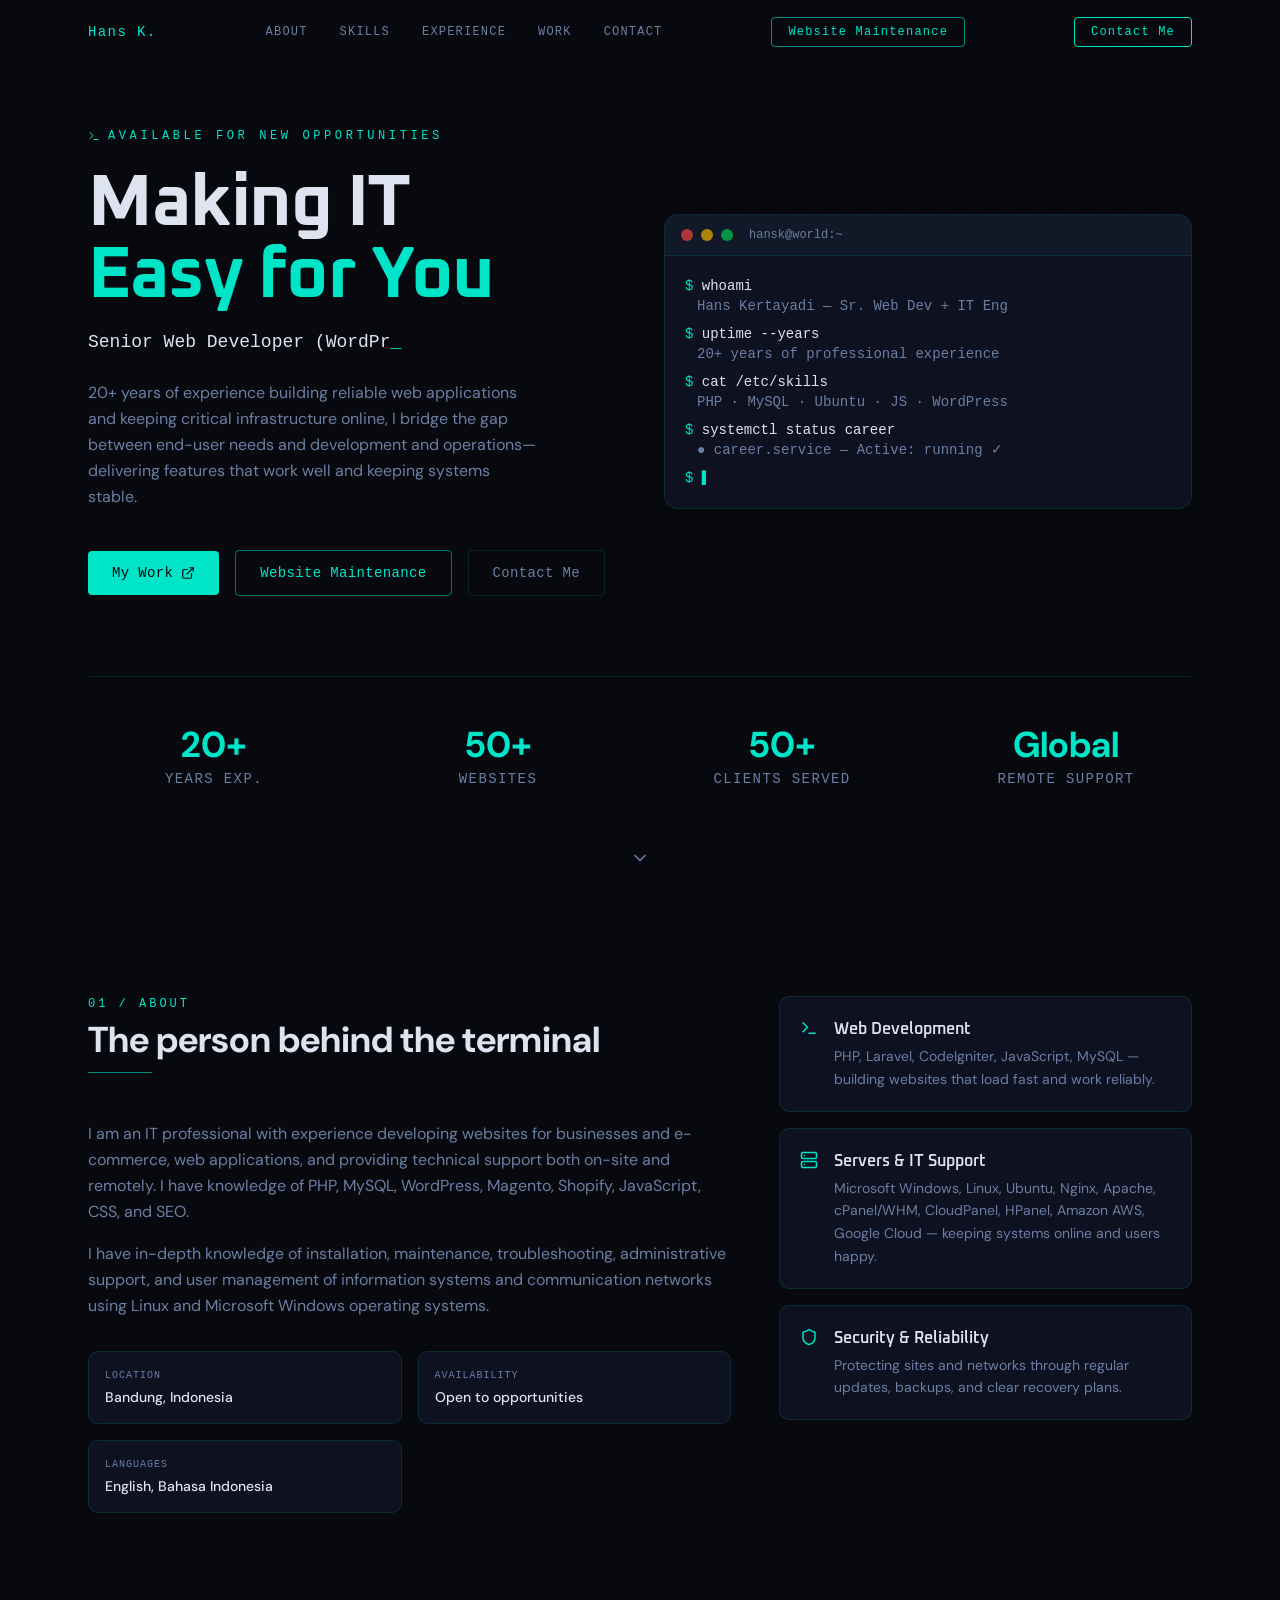
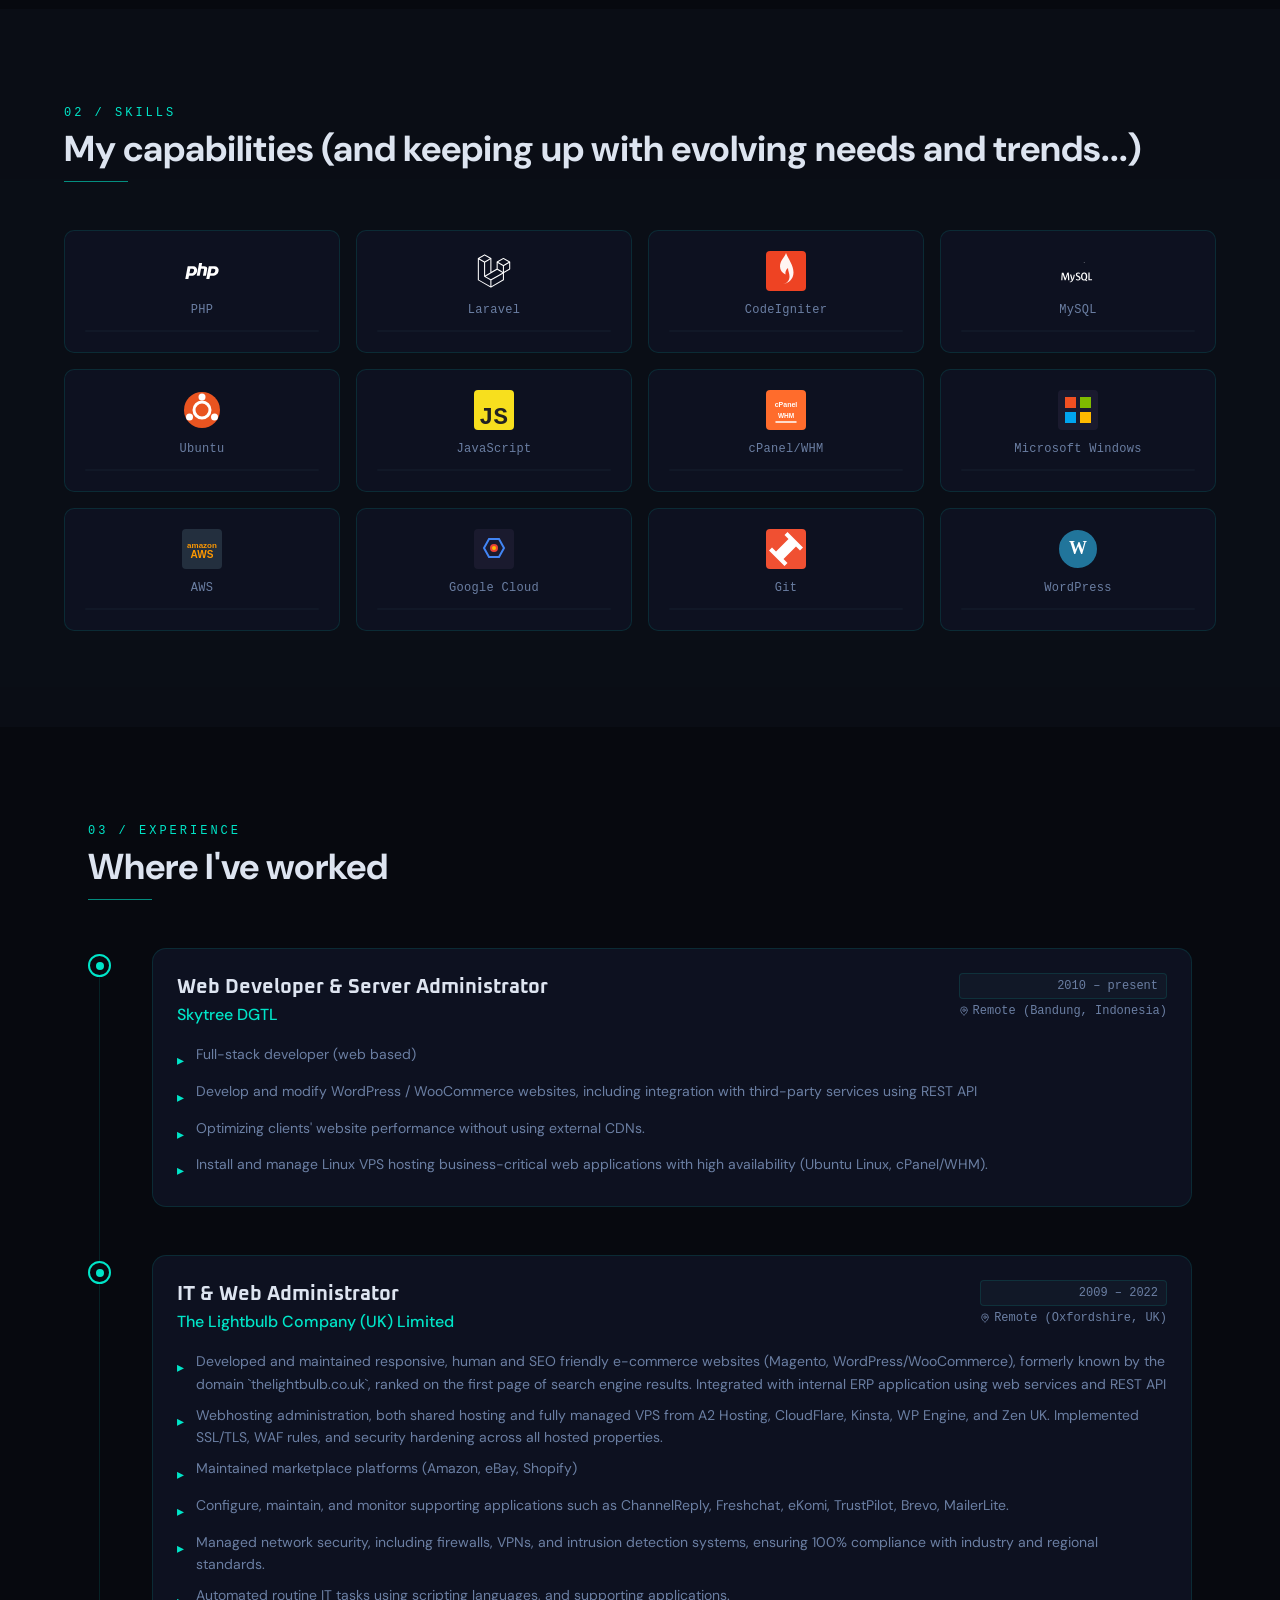
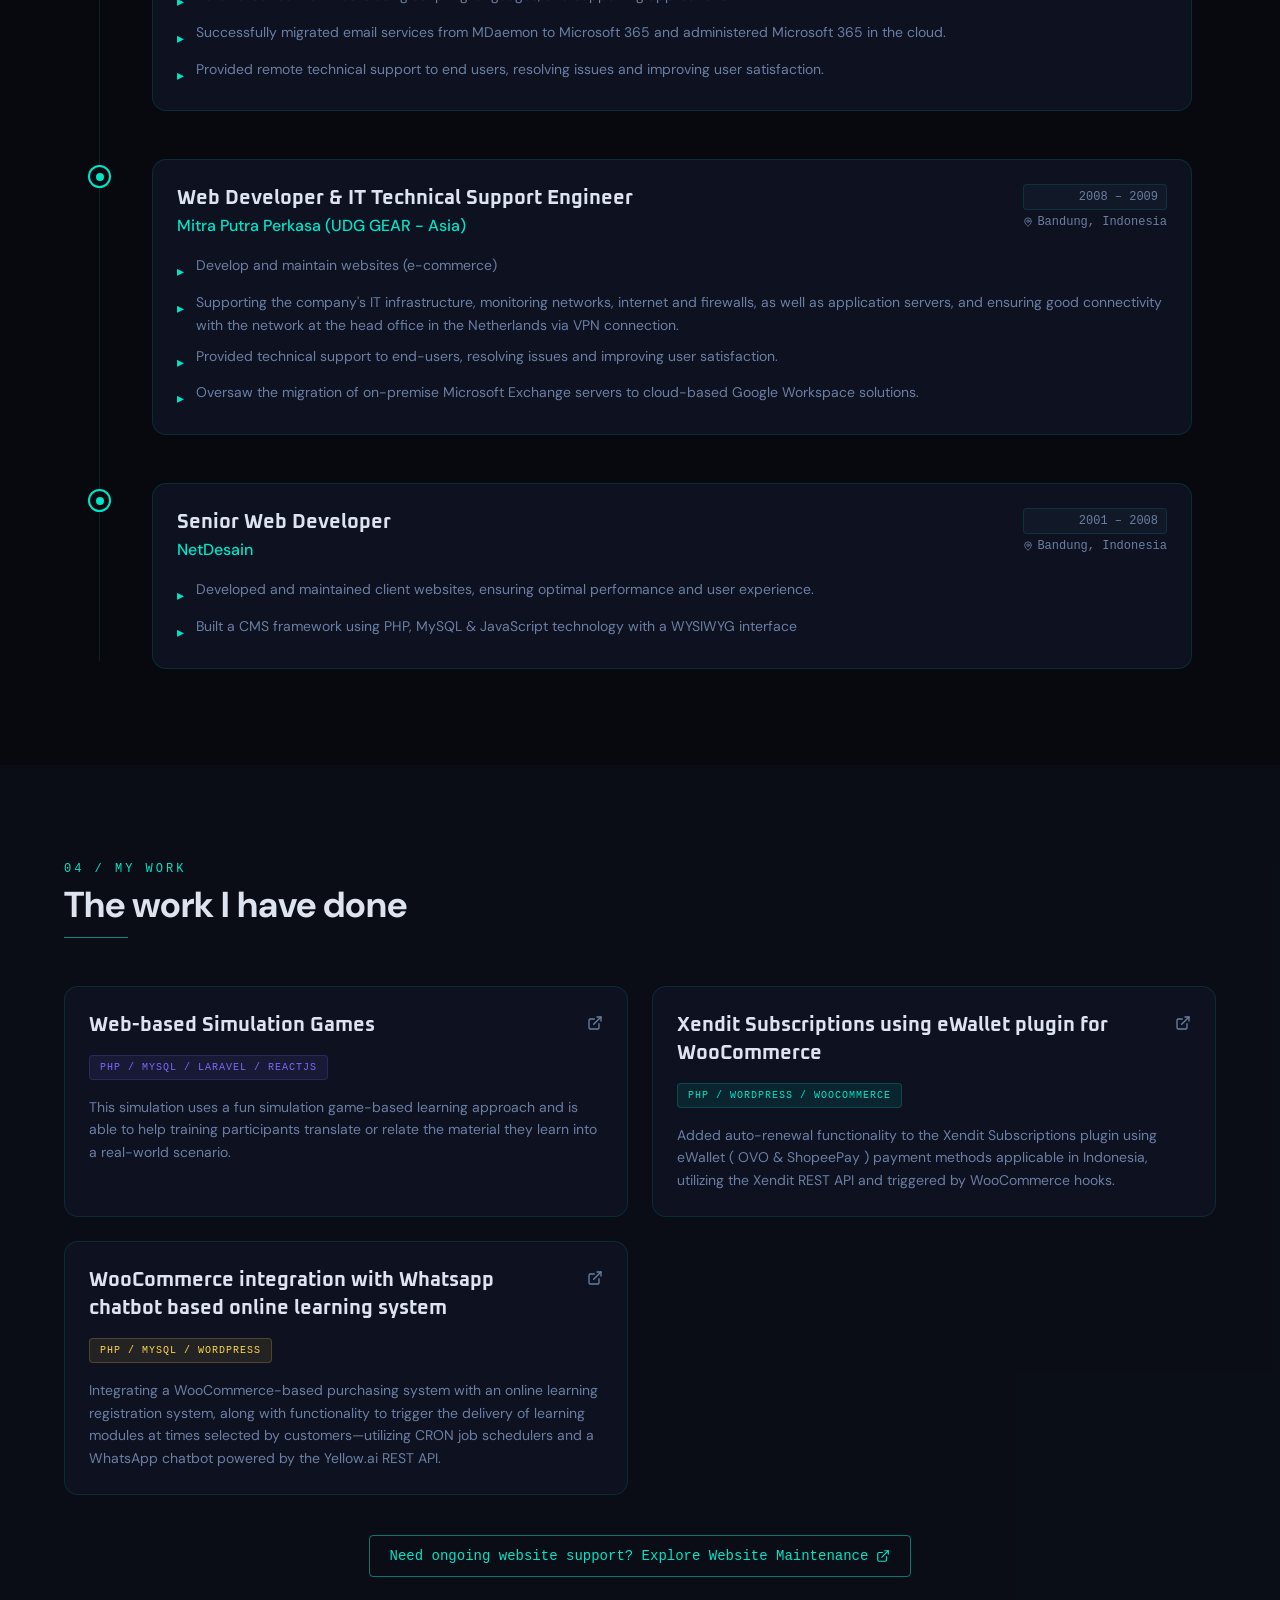
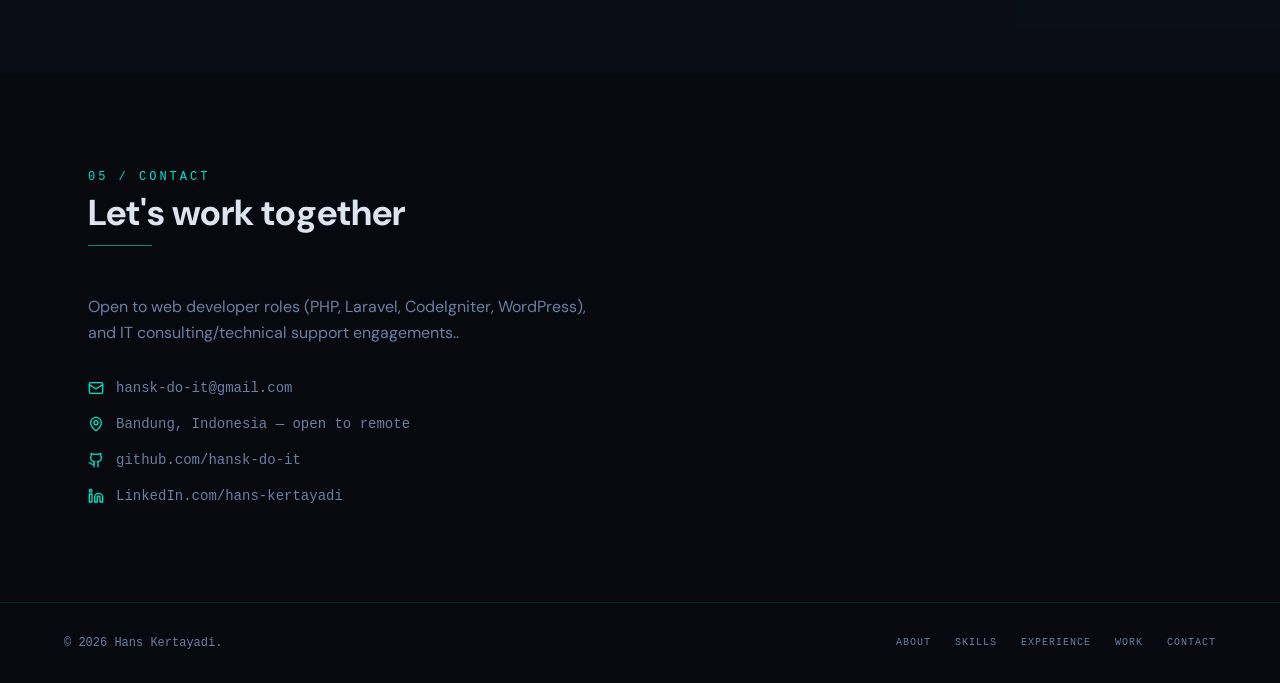
==== commit b63314f4: "Update index.html" ====
--- a/index.html
+++ b/index.html
@@ -1,23 +1,24 @@
 <!doctype html>
 <html lang="en">
-  <head>
+<head>
     <meta charset="UTF-8" />
     <meta name="viewport" content="width=device-width, initial-scale=1.0" />
     <meta name="theme-color" content="#07090f" />
-    <meta name="description" content="Hans Kertayadi — Senior Web Developer and IT professional specializing in PHP, WordPress, web applications, server administration, and technical support." />
+    <meta name="description"
+        content="Web development, WordPress, server administration, and technical support. Based in Bandung, Indonesia, with international professional experience." />
     <meta name="robots" content="index, follow" />
-    <link rel="canonical" href="https://hansk-do-it.github.io/portfolio/" />
     <meta property="og:title" content="Hans Kertayadi | Senior Web Developer & IT Professional" />
-    <meta property="og:description" content="Web development, WordPress, server administration, and technical support. Based in Bandung, Indonesia, with international professional experience." />
+    <meta property="og:description"
+        content="Web development, WordPress, server administration, and technical support. Based in Bandung, Indonesia, with international professional experience." />
     <meta property="og:type" content="website" />
-    <meta property="og:url" content="https://hansk-do-it.github.io/portfolio/" />
+    <meta property="og:url" content="https://hansk-do-it.github.io/" />
     <meta name="twitter:card" content="summary_large_image" />
     <title>Hans Kertayadi | Senior Web Developer & IT Professional</title>
-    <script type="module" crossorigin src="/assets/portfolio-kH9mcq1X.js"></script>
+    <script type="module" crossorigin src="/assets/portfolio-OYmdyRzf.js"></script>
     <link rel="modulepreload" crossorigin href="/assets/index-CckU6WjW.js">
     <link rel="stylesheet" crossorigin href="/assets/index-Dm8Y7ru6.css">
-  </head>
-  <body>
+</head>
+<body>
     <div id="root"></div>
-  </body>
+</body>
 </html>
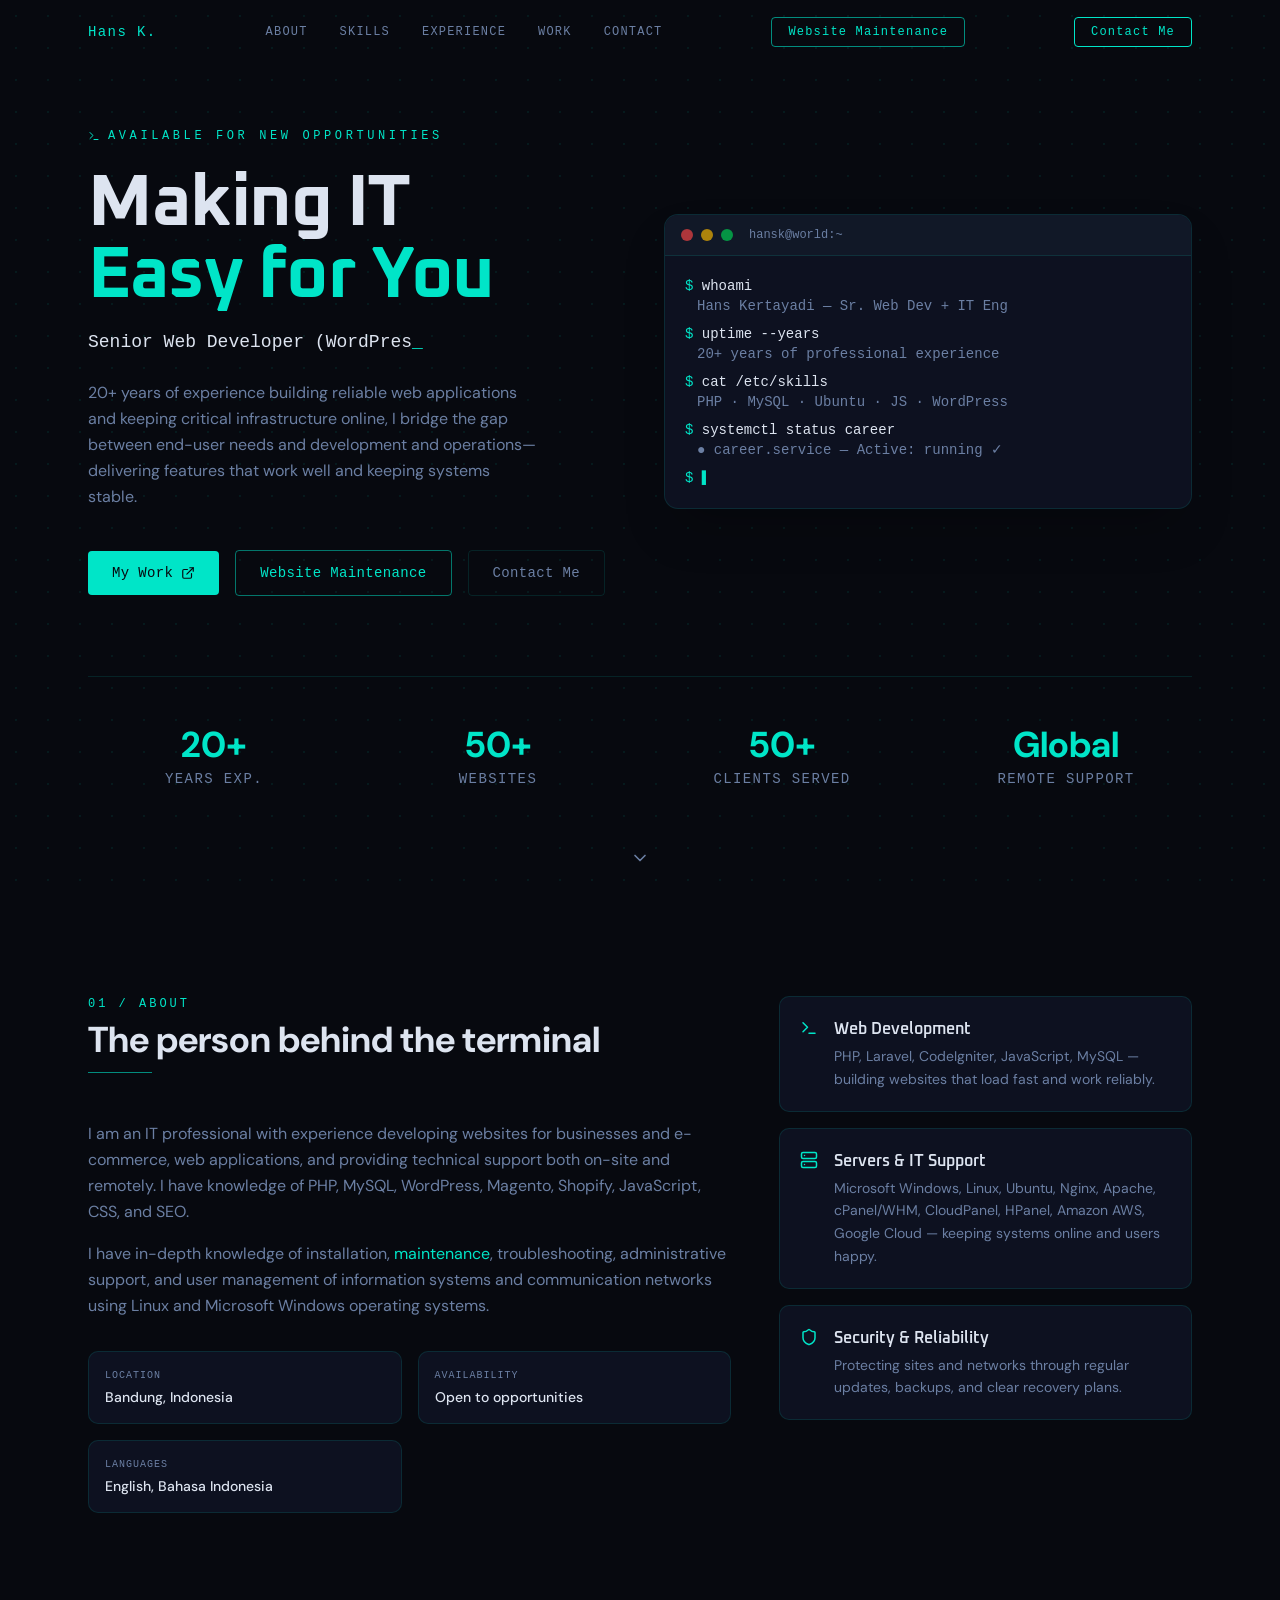
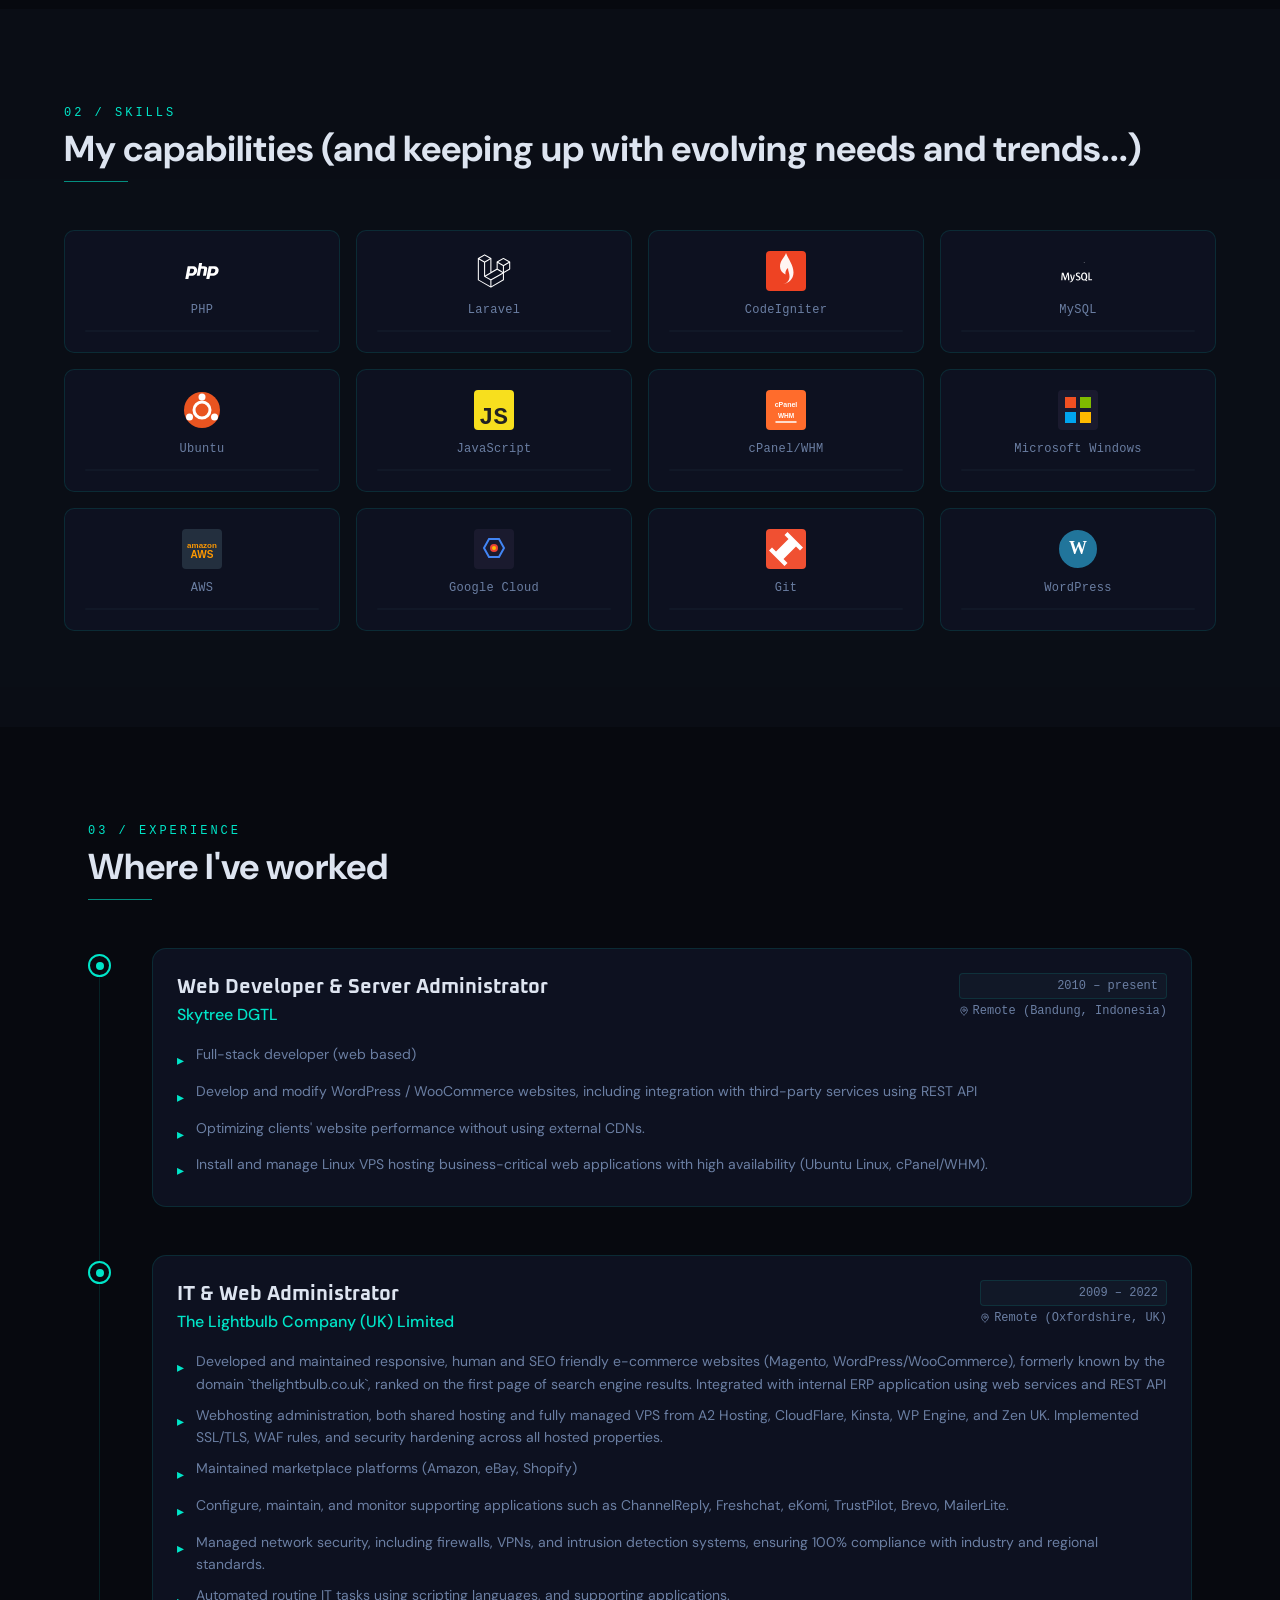
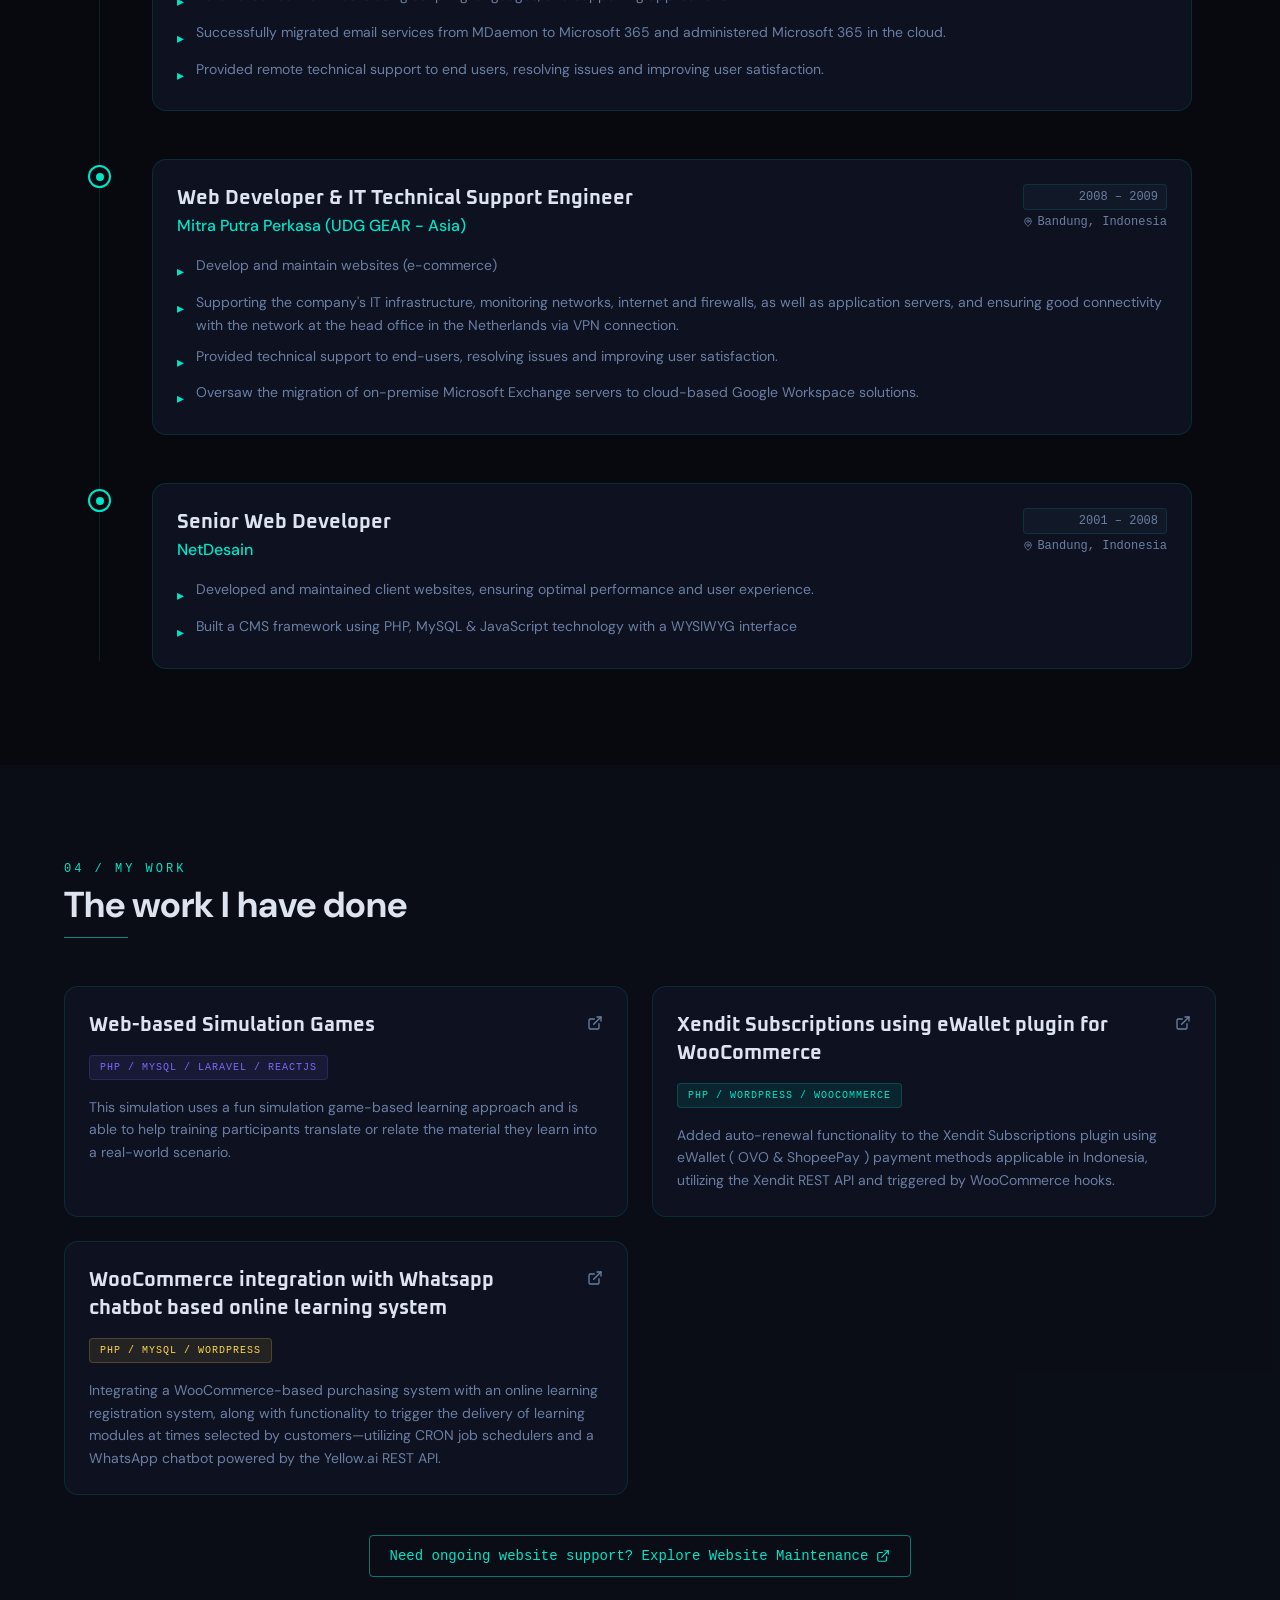
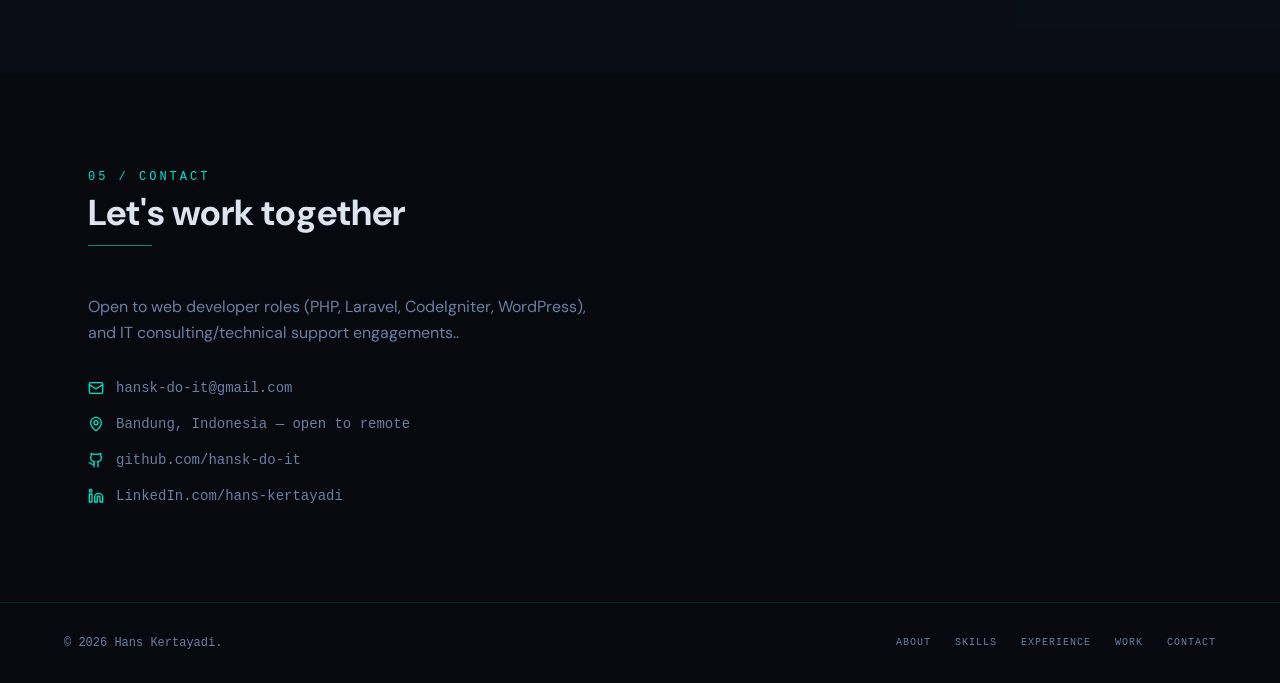
==== commit eba8d68e: "Update index.html" ====
--- a/index.html
+++ b/index.html
@@ -1,24 +1,22 @@
 <!doctype html>
 <html lang="en">
-<head>
+  <head>
     <meta charset="UTF-8" />
     <meta name="viewport" content="width=device-width, initial-scale=1.0" />
     <meta name="theme-color" content="#07090f" />
-    <meta name="description"
-        content="Web development, WordPress, server administration, and technical support. Based in Bandung, Indonesia, with international professional experience." />
+    <meta name="description" content="Web development, WordPress, server administration, and technical support. Based in Bandung, Indonesia, with international professional experience." />
     <meta name="robots" content="index, follow" />
     <meta property="og:title" content="Hans Kertayadi | Senior Web Developer & IT Professional" />
-    <meta property="og:description"
-        content="Web development, WordPress, server administration, and technical support. Based in Bandung, Indonesia, with international professional experience." />
+    <meta property="og:description" content="Web development, WordPress, server administration, and technical support. Based in Bandung, Indonesia, with international professional experience." />
     <meta property="og:type" content="website" />
     <meta property="og:url" content="https://hansk-do-it.github.io/" />
     <meta name="twitter:card" content="summary_large_image" />
     <title>Hans Kertayadi | Senior Web Developer & IT Professional</title>
-    <script type="module" crossorigin src="/assets/portfolio-OYmdyRzf.js"></script>
+    <script type="module" crossorigin src="/assets/portfolio-B3fLIHuh.js"></script>
     <link rel="modulepreload" crossorigin href="/assets/index-CckU6WjW.js">
     <link rel="stylesheet" crossorigin href="/assets/index-Dm8Y7ru6.css">
-</head>
-<body>
+  </head>
+  <body>
     <div id="root"></div>
-</body>
+  </body>
 </html>
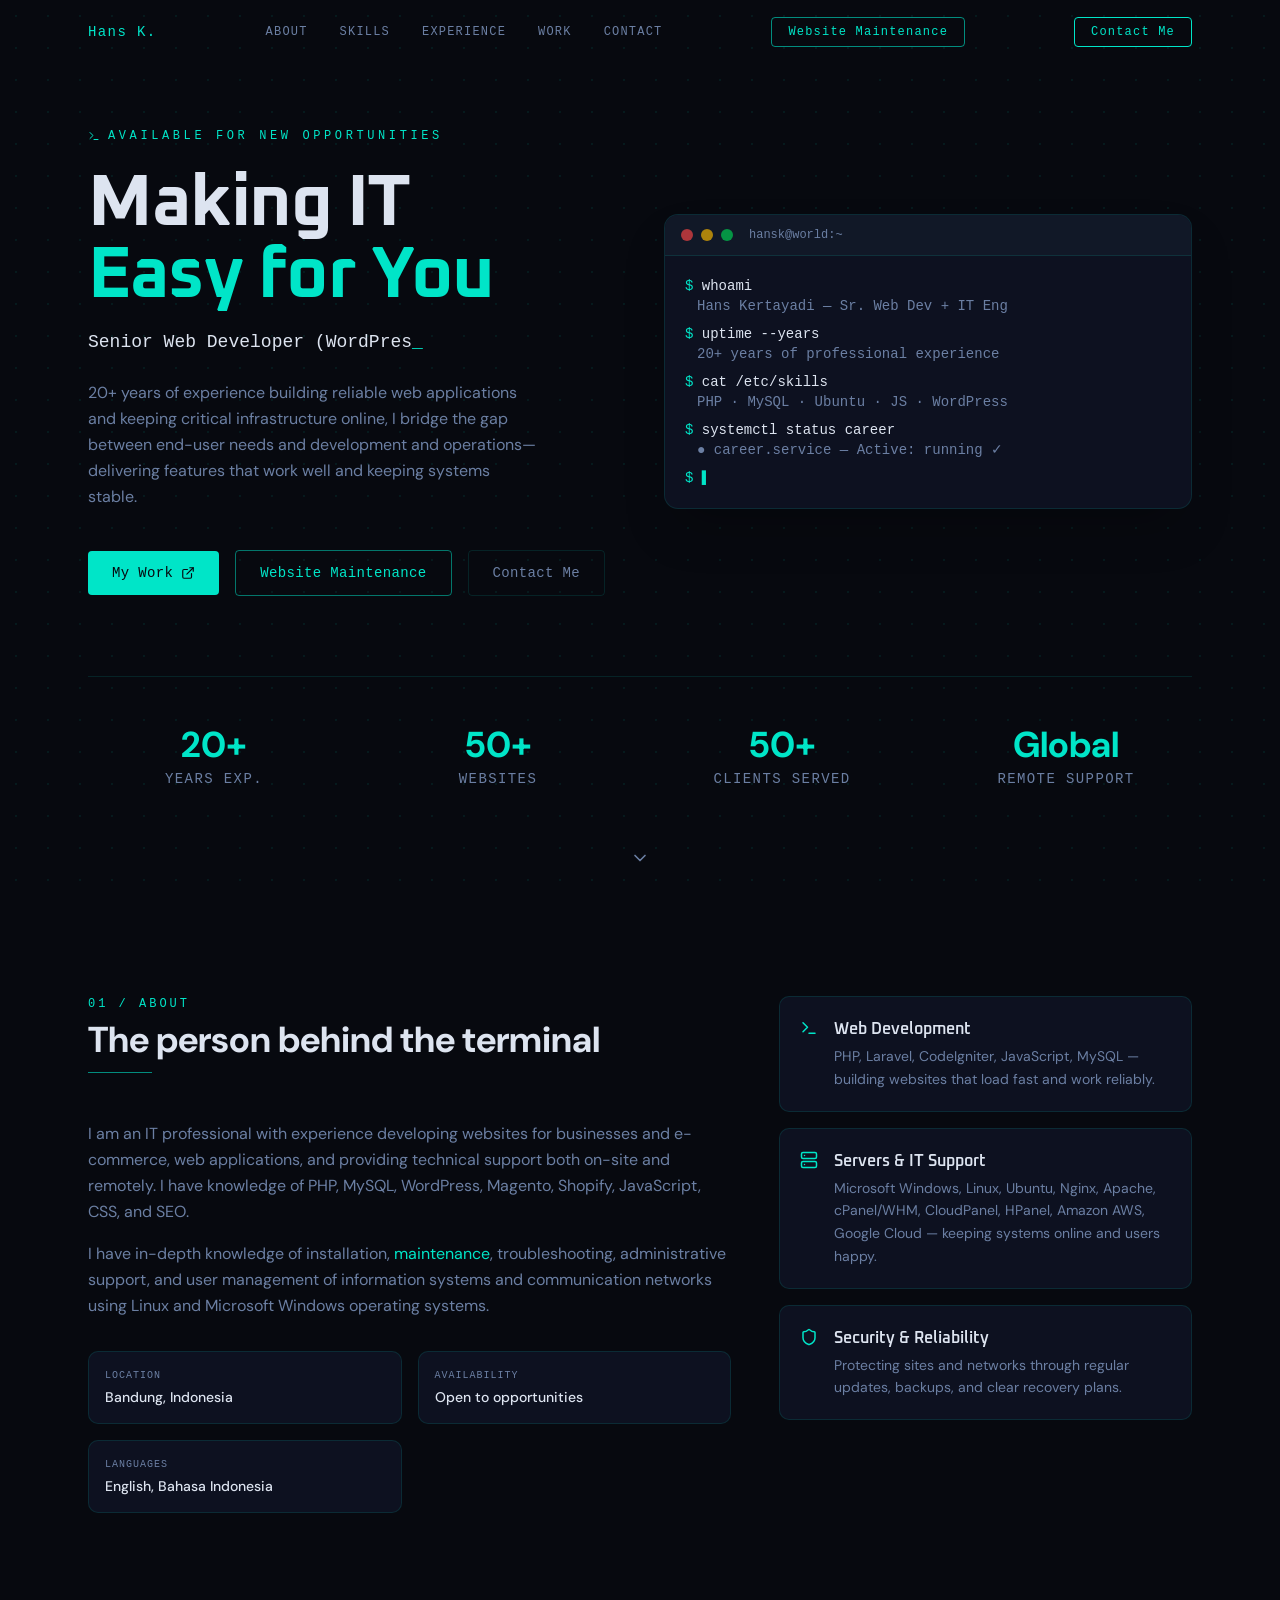
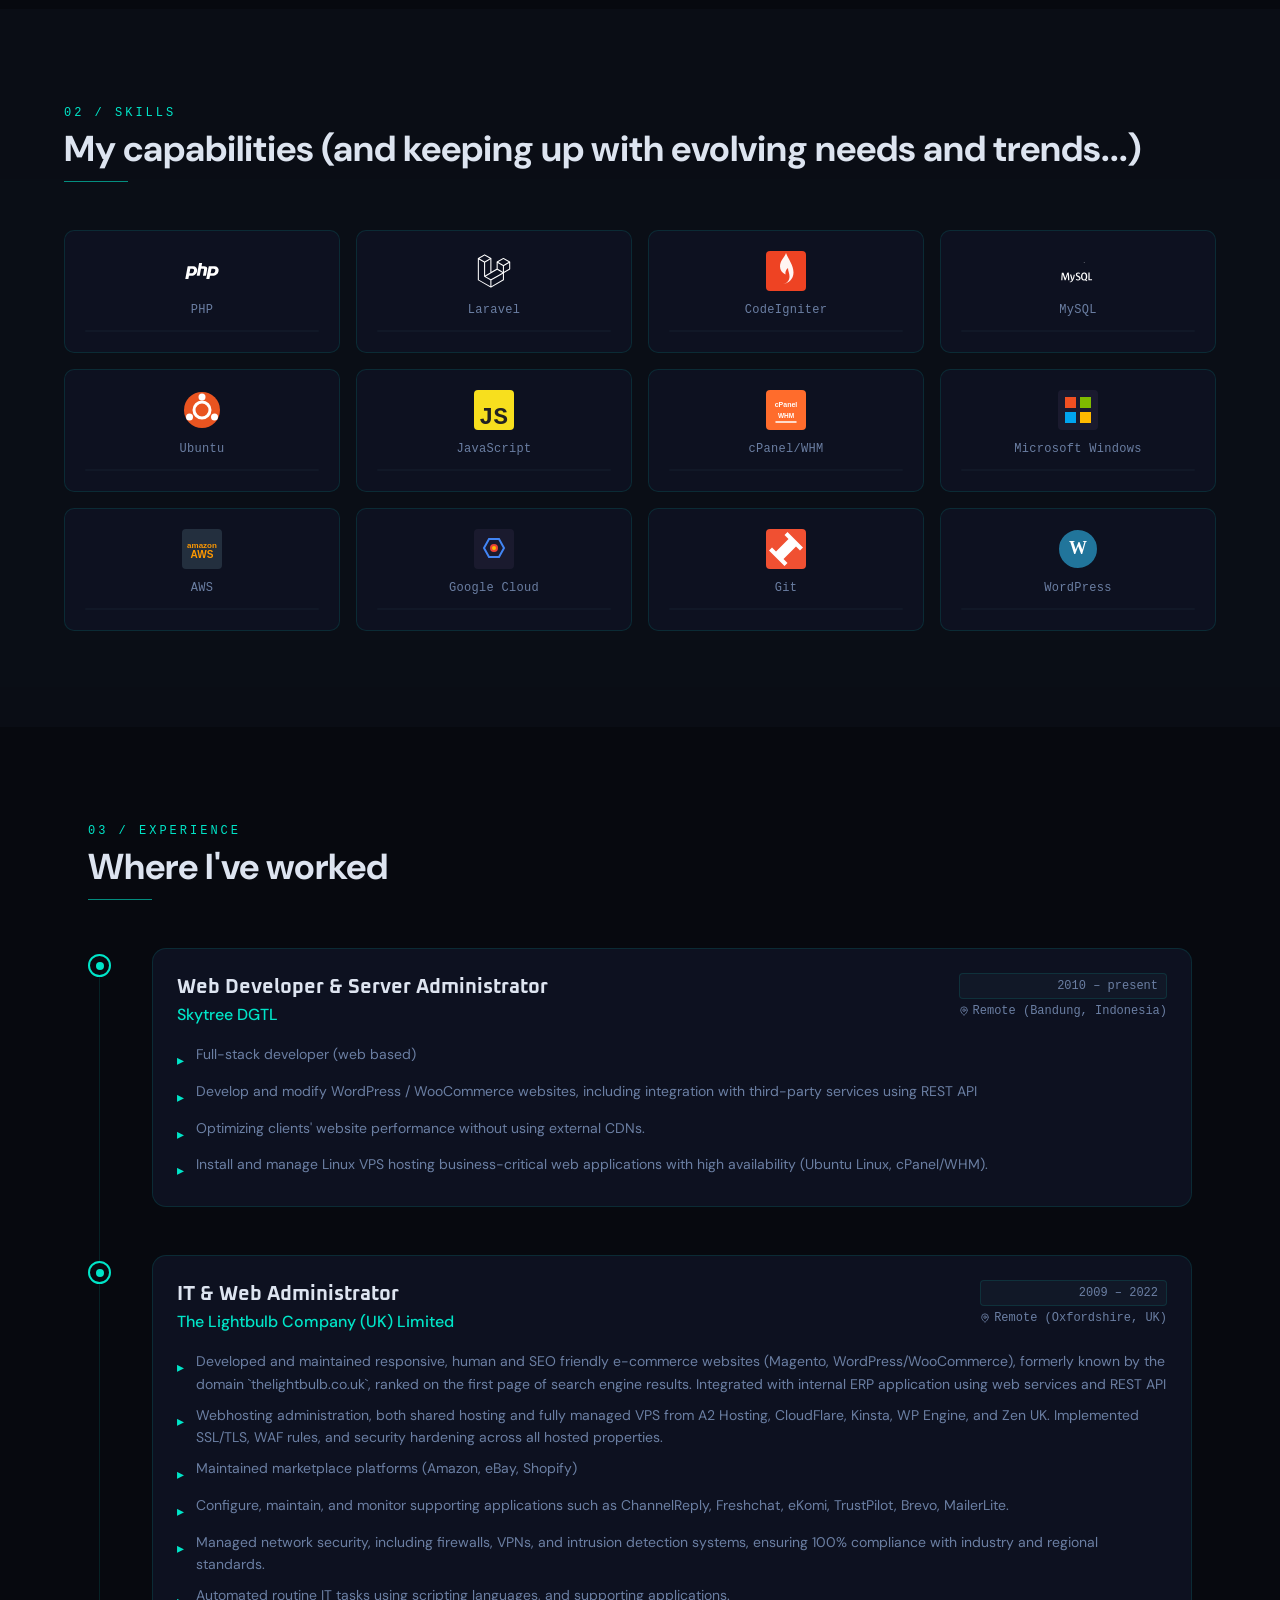
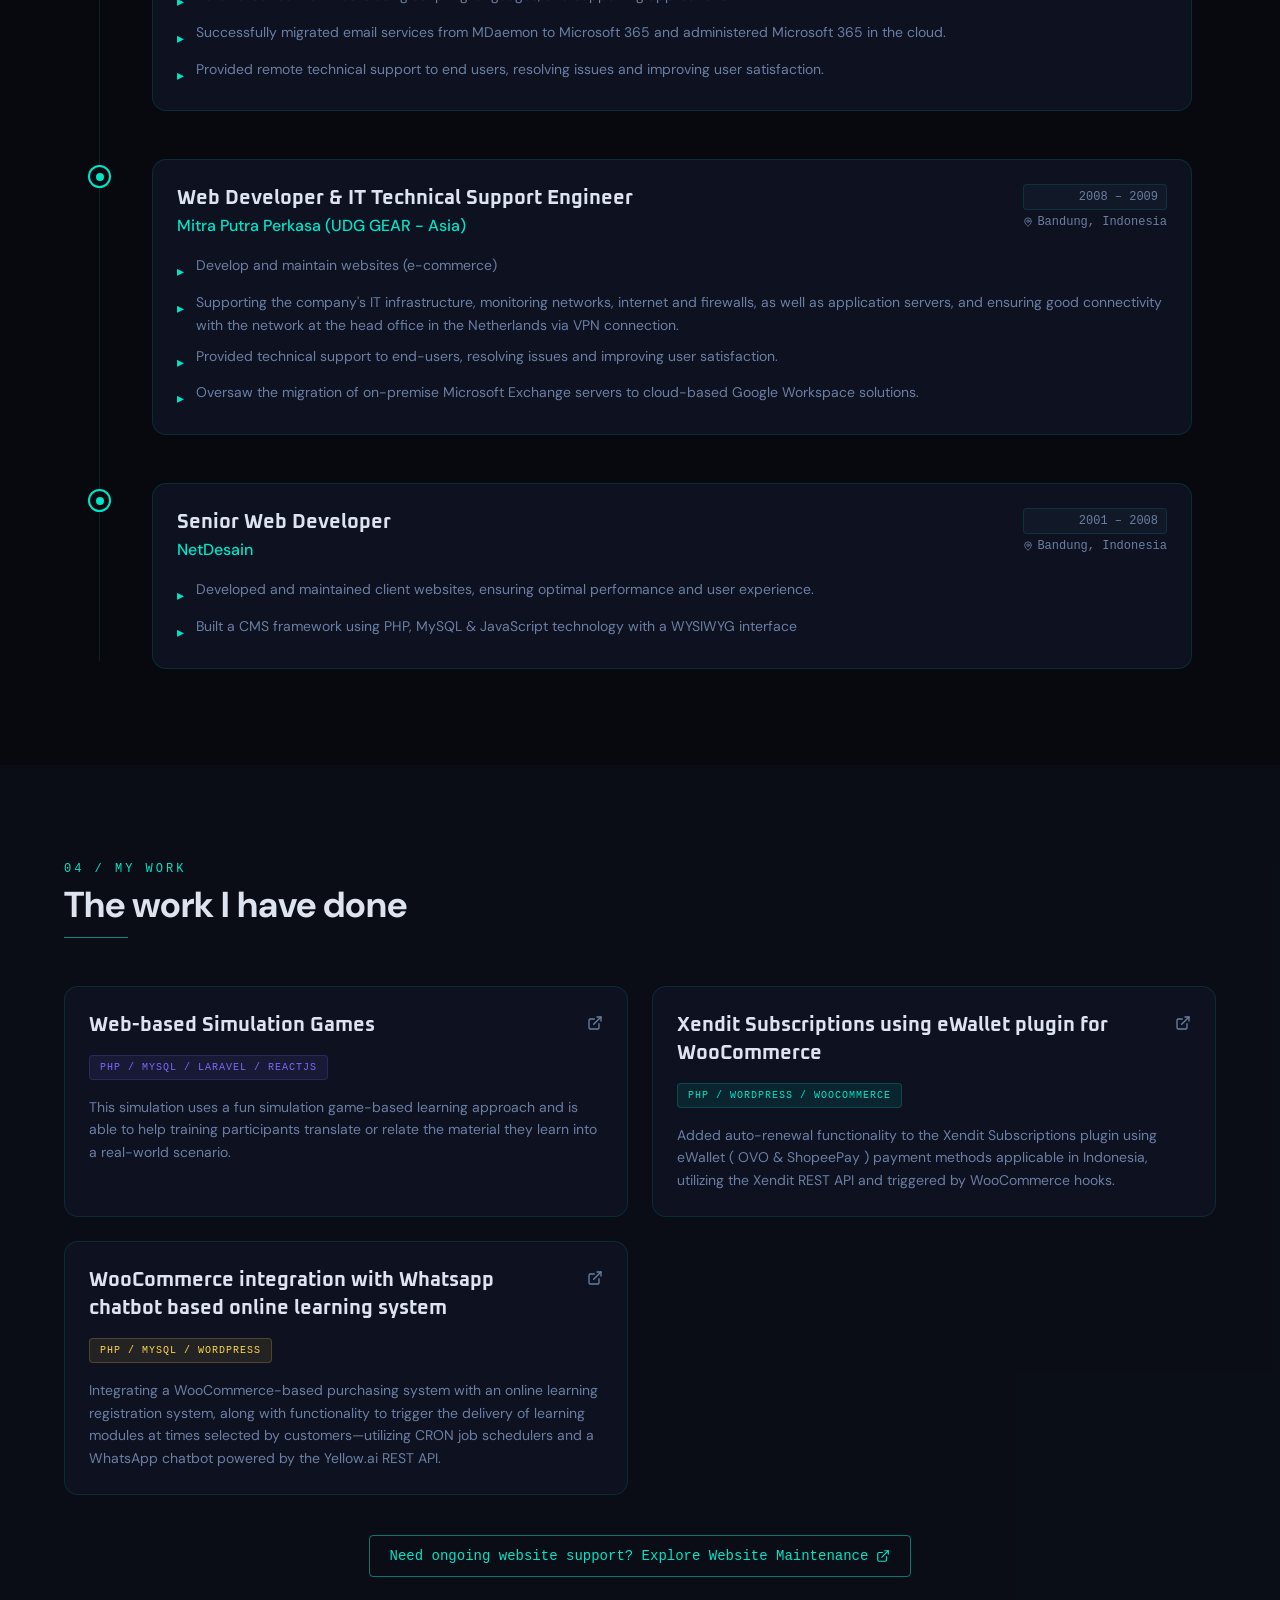
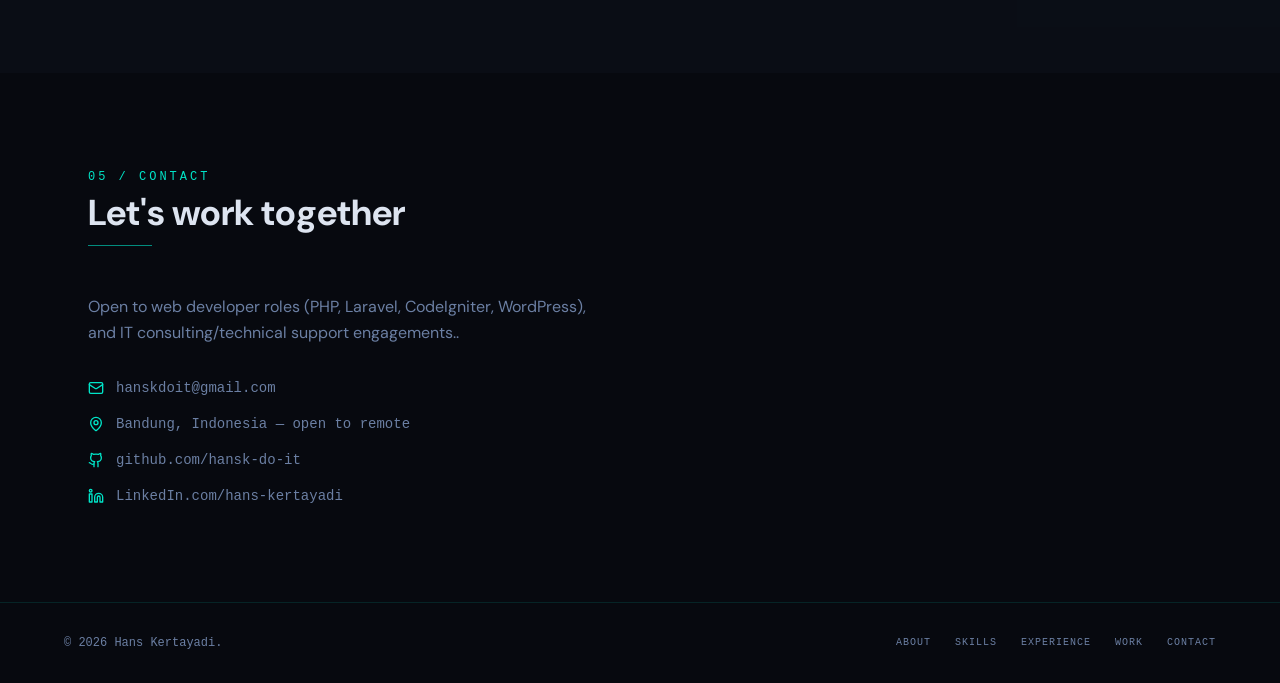
==== commit 057373dc: "Update index.html" ====
--- a/index.html
+++ b/index.html
@@ -12,7 +12,7 @@
     <meta property="og:url" content="https://hansk-do-it.github.io/" />
     <meta name="twitter:card" content="summary_large_image" />
     <title>Hans Kertayadi | Senior Web Developer & IT Professional</title>
-    <script type="module" crossorigin src="/assets/portfolio-B3fLIHuh.js"></script>
+    <script type="module" crossorigin src="/assets/portfolio-4qAEIhms.js"></script>
     <link rel="modulepreload" crossorigin href="/assets/index-CckU6WjW.js">
     <link rel="stylesheet" crossorigin href="/assets/index-Dm8Y7ru6.css">
   </head>
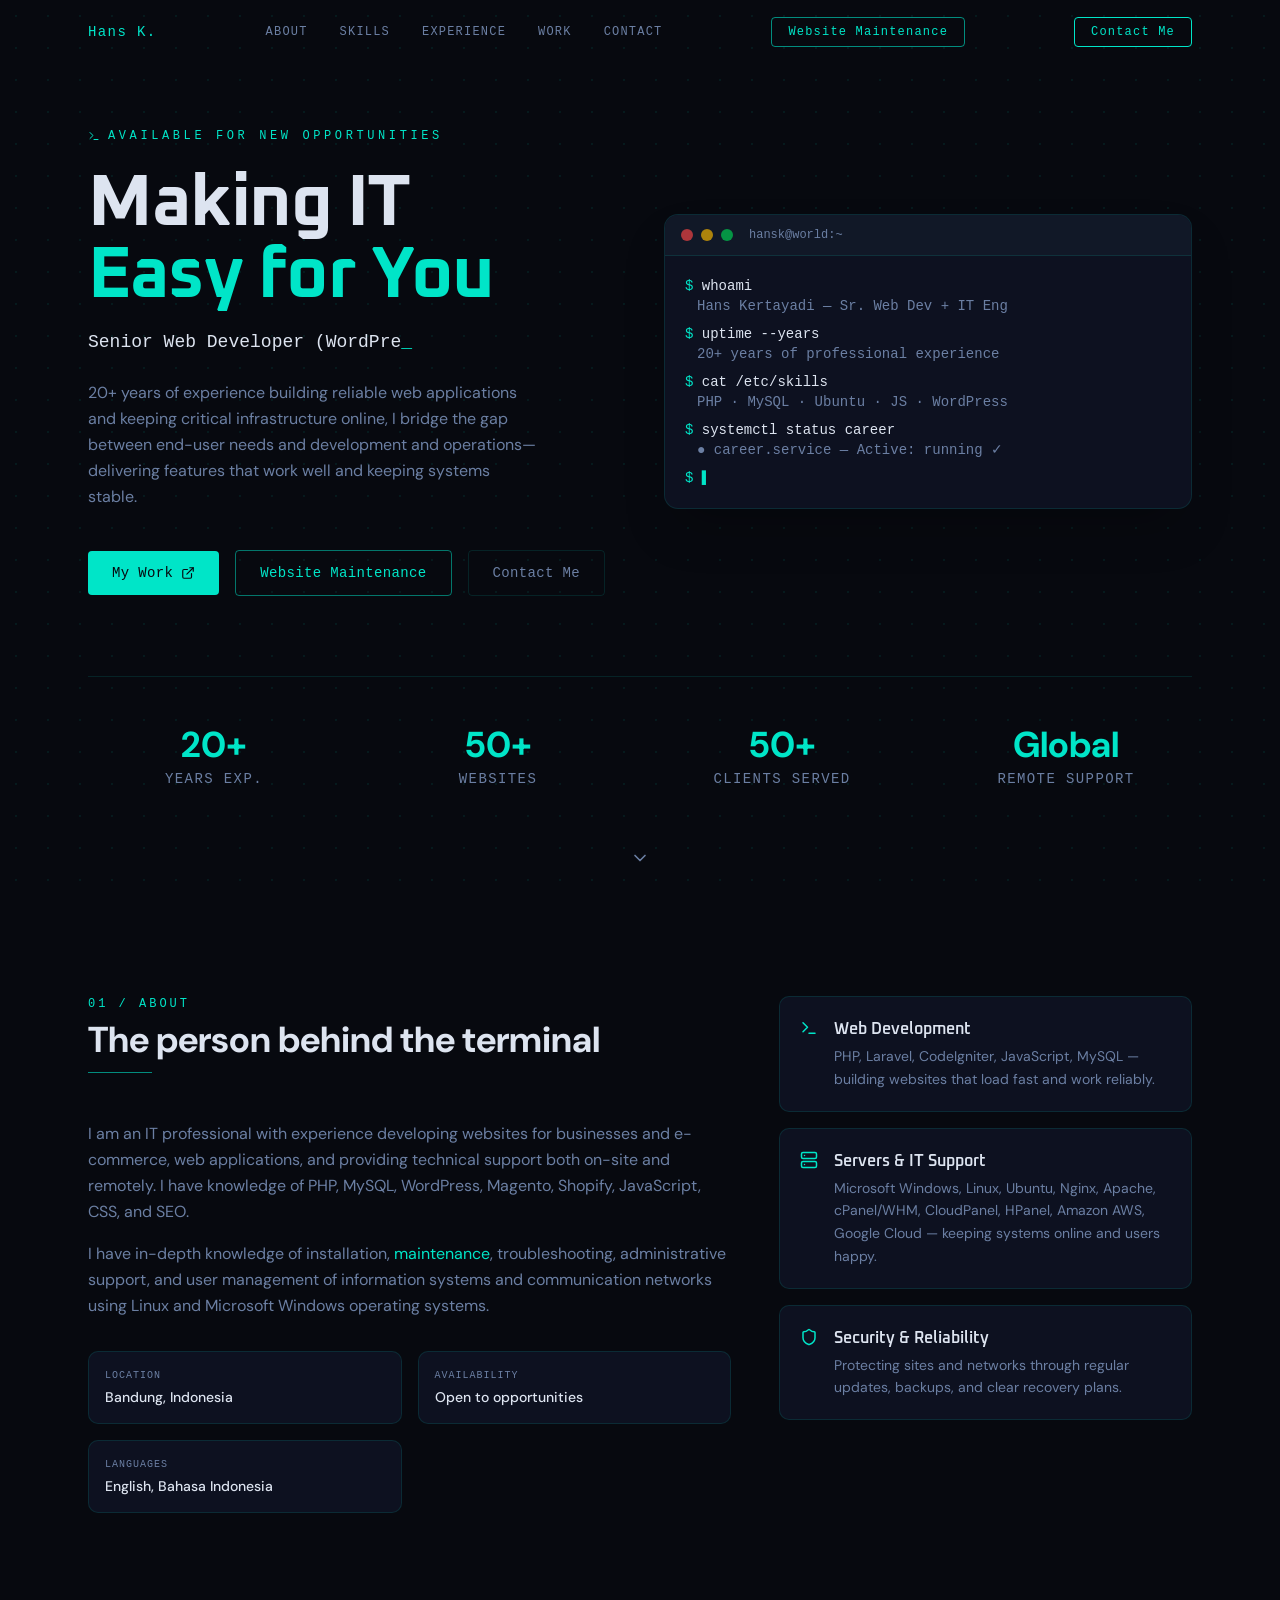
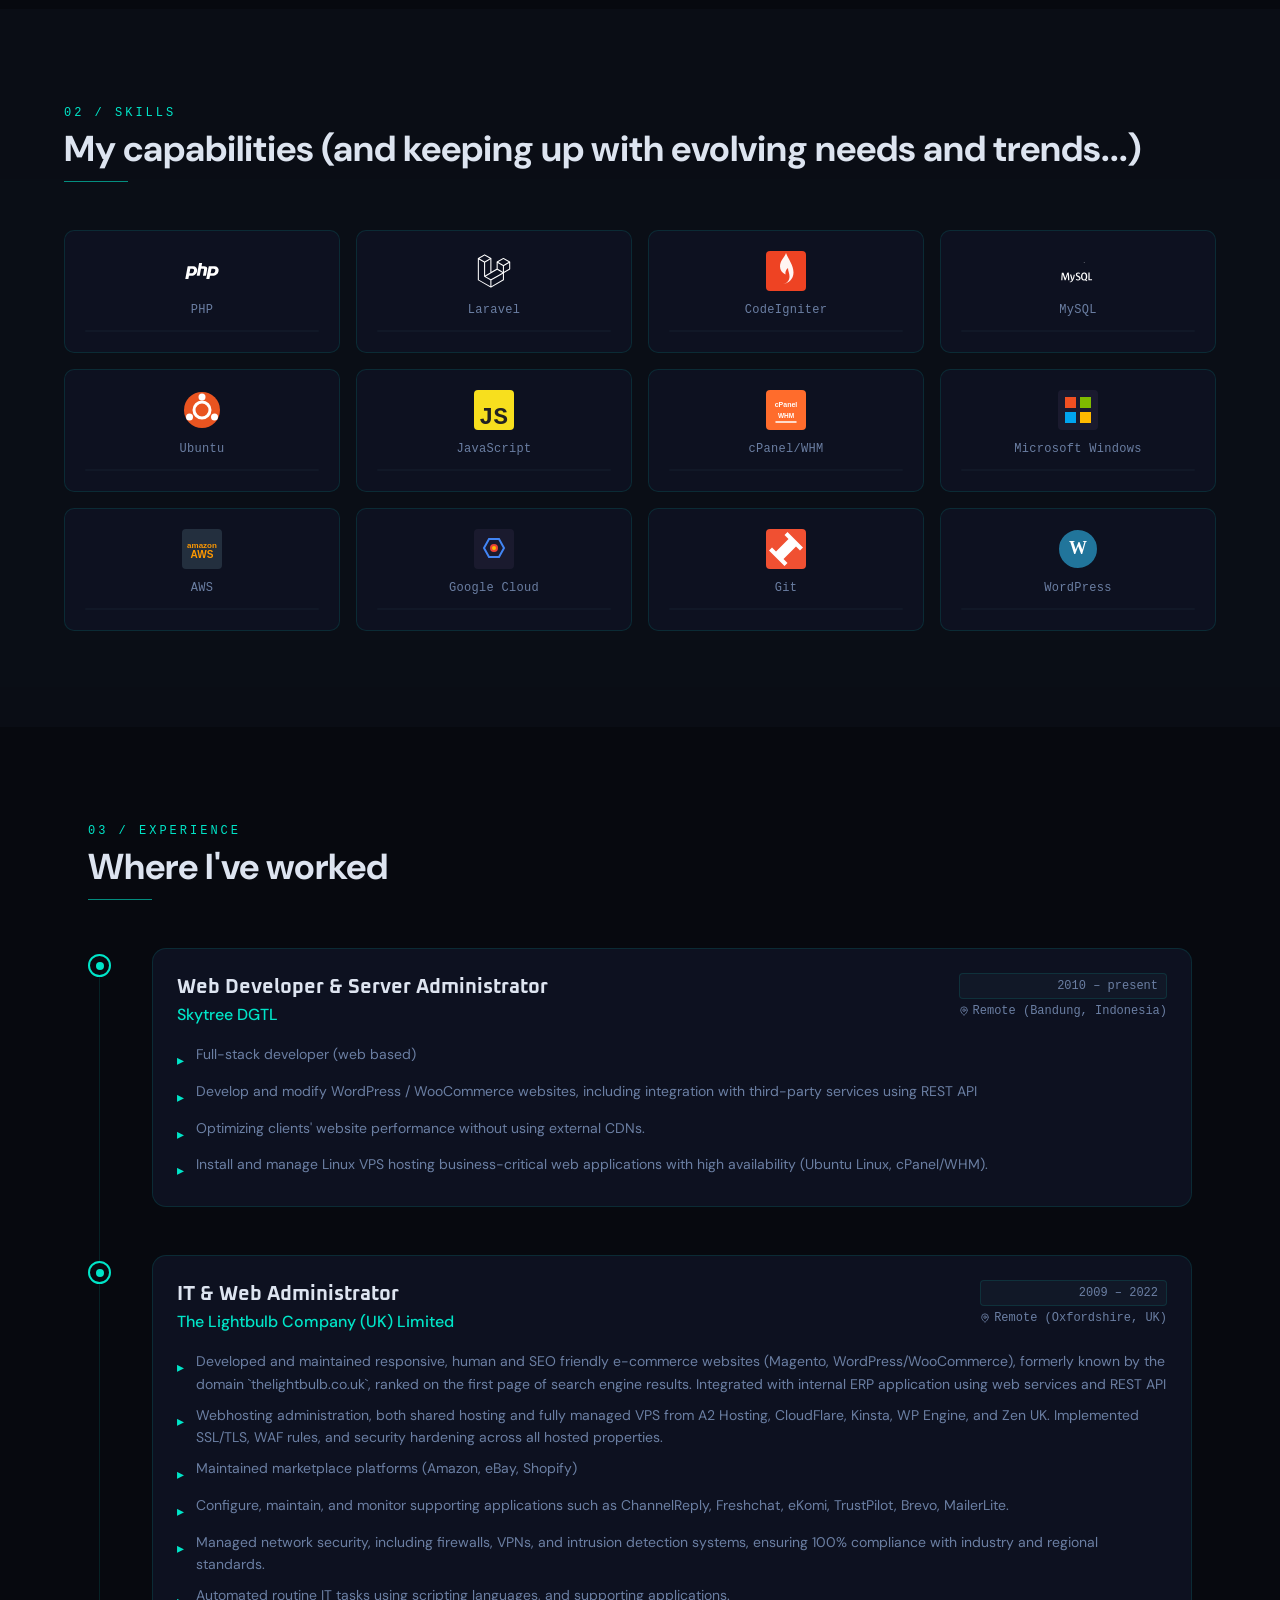
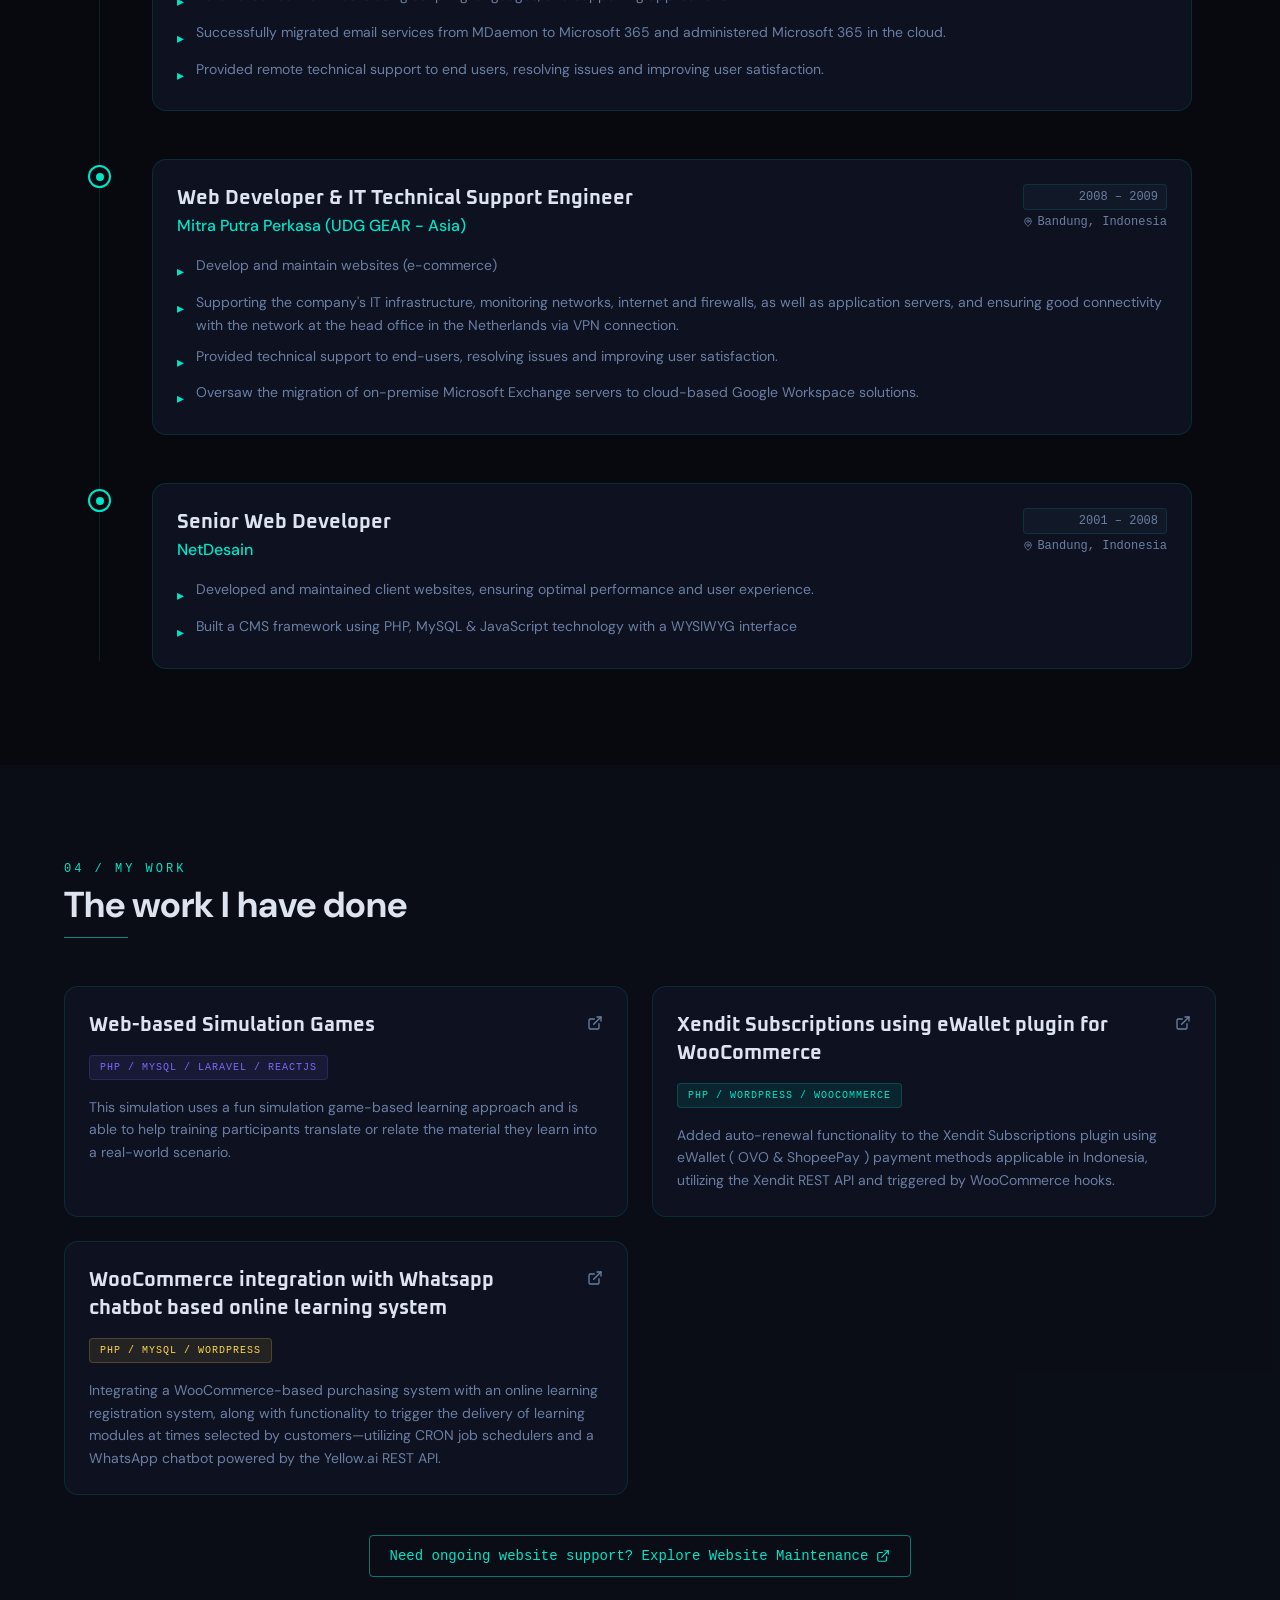
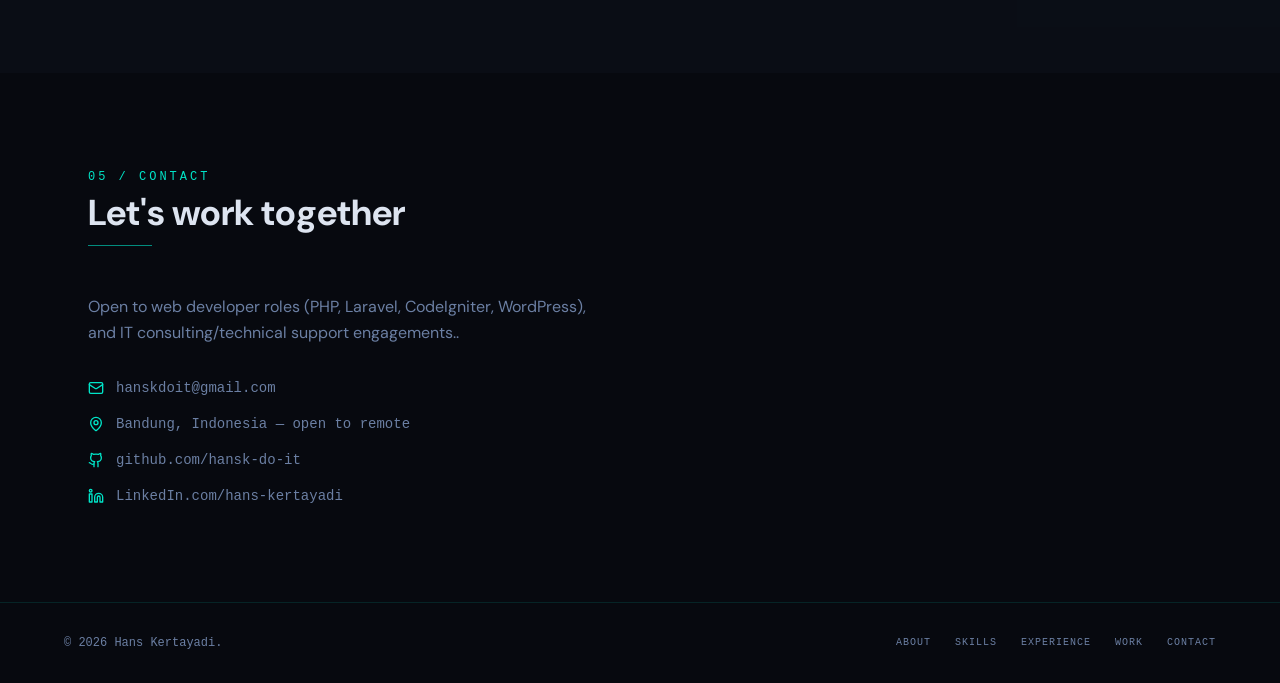
==== commit e317aa39: "Update index.html - Add GTM" ====
--- a/index.html
+++ b/index.html
@@ -1,22 +1,903 @@
 <!doctype html>
 <html lang="en">
-  <head>
-    <meta charset="UTF-8" />
-    <meta name="viewport" content="width=device-width, initial-scale=1.0" />
-    <meta name="theme-color" content="#07090f" />
-    <meta name="description" content="Web development, WordPress, server administration, and technical support. Based in Bandung, Indonesia, with international professional experience." />
-    <meta name="robots" content="index, follow" />
-    <meta property="og:title" content="Hans Kertayadi | Senior Web Developer & IT Professional" />
-    <meta property="og:description" content="Web development, WordPress, server administration, and technical support. Based in Bandung, Indonesia, with international professional experience." />
-    <meta property="og:type" content="website" />
-    <meta property="og:url" content="https://hansk-do-it.github.io/" />
-    <meta name="twitter:card" content="summary_large_image" />
-    <title>Hans Kertayadi | Senior Web Developer & IT Professional</title>
-    <script type="module" crossorigin src="/assets/portfolio-4qAEIhms.js"></script>
-    <link rel="modulepreload" crossorigin href="/assets/index-CckU6WjW.js">
-    <link rel="stylesheet" crossorigin href="/assets/index-Dm8Y7ru6.css">
-  </head>
-  <body>
-    <div id="root"></div>
-  </body>
+
+<head>
+    <!-- Google tag (gtag.js) -->
+    <script async src="https://www.googletagmanager.com/gtag/js?id=G-4P8R8P9CZE"></script>
+    <script>
+        window.dataLayer = window.dataLayer || [];
+        function gtag() { dataLayer.push(arguments); }
+        gtag('js', new Date());
+
+        gtag('config', 'G-4P8R8P9CZE');
+    </script>
+    <style data-merge-styles="true"></style>
+    <meta charset="UTF-8">
+    <meta name="viewport" content="width=device-width, initial-scale=1.0">
+    <meta name="theme-color" content="#07090f">
+    <meta name="description"
+        content="Web development, WordPress, server administration, and technical support. Based in Bandung, Indonesia, with international professional experience.">
+    <meta name="robots" content="index, follow">
+    <meta property="og:title" content="Hans Kertayadi | Senior Web Developer &amp; IT Professional">
+    <meta property="og:description"
+        content="Web development, WordPress, server administration, and technical support. Based in Bandung, Indonesia, with international professional experience.">
+    <meta property="og:type" content="website">
+    <meta property="og:url" content="https://hansk-do-it.github.io/">
+    <meta name="twitter:card" content="summary_large_image">
+    <title>Hans Kertayadi | Senior Web Developer &amp; IT Professional</title>
+    <script type="module" crossorigin="" src="/assets/portfolio-4qAEIhms.js"></script>
+    <link rel="modulepreload" crossorigin="" href="/assets/index-CckU6WjW.js">
+    <link rel="stylesheet" crossorigin="" href="/assets/index-Dm8Y7ru6.css">
+</head>
+
+<body cz-shortcut-listen="true">
+    <div id="root">
+        <div class="min-h-screen bg-background text-foreground overflow-x-hidden"
+            style="font-family: &quot;DM Sans&quot;, sans-serif;">
+            <div class="fixed inset-0 pointer-events-none"
+                style="background-image: radial-gradient(circle, rgba(0, 229, 200, 0.08) 1px, transparent 1px); background-size: 32px 32px;">
+            </div>
+            <nav class="fixed top-0 left-0 right-0 z-50 transition-all duration-300"
+                style="background: transparent; backdrop-filter: none; border-bottom-width: medium; border-bottom-style: none; border-bottom-color: currentcolor;">
+                <div class="max-w-6xl mx-auto px-6 flex items-center justify-between h-16"><span
+                        class="font-mono text-sm text-primary tracking-widest">Hans K.</span>
+                    <div class="hidden md:flex items-center gap-8"><a href="#about"
+                            class="font-mono text-xs text-muted-foreground hover:text-primary transition-colors duration-200 tracking-widest uppercase">About</a><a
+                            href="#skills"
+                            class="font-mono text-xs text-muted-foreground hover:text-primary transition-colors duration-200 tracking-widest uppercase">Skills</a><a
+                            href="#experience"
+                            class="font-mono text-xs text-muted-foreground hover:text-primary transition-colors duration-200 tracking-widest uppercase">Experience</a><a
+                            href="#work"
+                            class="font-mono text-xs text-muted-foreground hover:text-primary transition-colors duration-200 tracking-widest uppercase">Work</a><a
+                            href="#contact"
+                            class="font-mono text-xs text-muted-foreground hover:text-primary transition-colors duration-200 tracking-widest uppercase">Contact</a>
+                    </div><a href="/services/website-maintenance/"
+                        class="hidden md:flex items-center gap-2 px-4 py-1.5 rounded border border-primary/60 text-primary font-mono text-xs tracking-widest hover:bg-primary hover:text-primary-foreground transition-all duration-200">Website
+                        Maintenance</a><a href="#contact"
+                        class="hidden md:flex items-center gap-2 px-4 py-1.5 rounded border border-primary text-primary font-mono text-xs tracking-widest hover:bg-primary hover:text-primary-foreground transition-all duration-200">Contact
+                        Me</a><button
+                        class="md:hidden p-2 text-muted-foreground hover:text-primary transition-colors duration-200"
+                        aria-label="Toggle menu"><svg xmlns="http://www.w3.org/2000/svg" width="20" height="20"
+                            viewBox="0 0 24 24" fill="none" stroke="currentColor" stroke-width="2"
+                            stroke-linecap="round" stroke-linejoin="round" class="lucide lucide-menu">
+                            <line x1="4" x2="20" y1="12" y2="12"></line>
+                            <line x1="4" x2="20" y1="6" y2="6"></line>
+                            <line x1="4" x2="20" y1="18" y2="18"></line>
+                        </svg></button>
+                </div>
+                <div class="md:hidden overflow-hidden transition-all duration-300 ease-in-out" style="max-height: 0px;">
+                    <div class="px-6 pb-6 pt-2 flex flex-col gap-1 border-t border-border"><a href="#about"
+                            class="font-mono text-sm text-muted-foreground hover:text-primary transition-colors duration-200 tracking-widest uppercase py-3 border-b border-border/40 last:border-0">About</a><a
+                            href="#skills"
+                            class="font-mono text-sm text-muted-foreground hover:text-primary transition-colors duration-200 tracking-widest uppercase py-3 border-b border-border/40 last:border-0">Skills</a><a
+                            href="#experience"
+                            class="font-mono text-sm text-muted-foreground hover:text-primary transition-colors duration-200 tracking-widest uppercase py-3 border-b border-border/40 last:border-0">Experience</a><a
+                            href="#work"
+                            class="font-mono text-sm text-muted-foreground hover:text-primary transition-colors duration-200 tracking-widest uppercase py-3 border-b border-border/40 last:border-0">Work</a><a
+                            href="#contact"
+                            class="font-mono text-sm text-muted-foreground hover:text-primary transition-colors duration-200 tracking-widest uppercase py-3 border-b border-border/40 last:border-0">Contact</a><a
+                            href="/services/website-maintenance/"
+                            class="mt-3 flex items-center justify-center gap-2 px-4 py-2.5 rounded border border-primary/60 text-primary font-mono text-xs tracking-widest hover:bg-primary hover:text-primary-foreground transition-all duration-200">Website
+                            Maintenance</a><a href="#contact"
+                            class="mt-2 flex items-center justify-center gap-2 px-4 py-2.5 rounded border border-primary text-primary font-mono text-xs tracking-widest hover:bg-primary hover:text-primary-foreground transition-all duration-200">Contact
+                            Me</a></div>
+                </div>
+            </nav>
+            <section class="relative min-h-screen flex flex-col justify-center px-6 pt-24 pb-20 max-w-6xl mx-auto">
+                <div class="grid md:grid-cols-2 gap-12 items-center">
+                    <div>
+                        <div
+                            class="font-mono text-xs text-primary tracking-[0.3em] uppercase mb-6 flex items-center gap-2">
+                            <svg xmlns="http://www.w3.org/2000/svg" width="12" height="12" viewBox="0 0 24 24"
+                                fill="none" stroke="currentColor" stroke-width="2" stroke-linecap="round"
+                                stroke-linejoin="round" class="lucide lucide-terminal">
+                                <polyline points="4 17 10 11 4 5"></polyline>
+                                <line x1="12" x2="20" y1="19" y2="19"></line>
+                            </svg><span>Available for new opportunities</span></div>
+                        <h1 class="text-5xl md:text-7xl font-bold leading-none mb-4"
+                            style="font-family: Oxanium, sans-serif; letter-spacing: -0.02em;">Making IT<br><span
+                                class="text-primary">Easy for You</span></h1>
+                        <div class="font-mono text-lg text-muted-foreground mb-6 h-7"><span class="text-foreground">IT
+                                Suppo</span><span class="animate-pulse text-primary">_</span></div>
+                        <p class="text-muted-foreground leading-relaxed max-w-md mb-10">20+ years of experience building
+                            reliable web applications and keeping critical infrastructure online, I bridge the gap
+                            between end-user needs and development and operations—delivering features that work well and
+                            keeping systems stable.</p>
+                        <div class="flex items-center gap-4 flex-wrap"><a href="#work"
+                                class="px-6 py-3 bg-primary text-primary-foreground font-mono text-sm tracking-wide rounded hover:opacity-90 transition-opacity duration-200 flex items-center gap-2">My
+                                Work <svg xmlns="http://www.w3.org/2000/svg" width="14" height="14" viewBox="0 0 24 24"
+                                    fill="none" stroke="currentColor" stroke-width="2" stroke-linecap="round"
+                                    stroke-linejoin="round" class="lucide lucide-external-link">
+                                    <path d="M15 3h6v6"></path>
+                                    <path d="M10 14 21 3"></path>
+                                    <path d="M18 13v6a2 2 0 0 1-2 2H5a2 2 0 0 1-2-2V8a2 2 0 0 1 2-2h6"></path>
+                                </svg></a><a href="/services/website-maintenance/"
+                                class="px-6 py-3 border border-primary/50 text-primary font-mono text-sm tracking-wide rounded hover:bg-primary hover:text-primary-foreground transition-all duration-200">Website
+                                Maintenance</a><a href="#contact"
+                                class="px-6 py-3 border border-border text-muted-foreground font-mono text-sm tracking-wide rounded hover:border-primary hover:text-primary transition-all duration-200">Contact
+                                Me</a></div>
+                    </div>
+                    <div class="hidden md:block">
+                        <div class="rounded-xl border border-border bg-card overflow-hidden shadow-2xl">
+                            <div class="flex items-center gap-2 px-4 py-3 border-b border-border bg-secondary">
+                                <div class="w-3 h-3 rounded-full bg-destructive opacity-70"></div>
+                                <div class="w-3 h-3 rounded-full bg-yellow-500 opacity-70"></div>
+                                <div class="w-3 h-3 rounded-full bg-green-500 opacity-70"></div><span
+                                    class="ml-2 font-mono text-xs text-muted-foreground">hansk@world:~</span>
+                            </div>
+                            <div class="p-5 font-mono text-sm space-y-2">
+                                <div>
+                                    <div><span class="text-primary">$ </span><span class="text-foreground">whoami</span>
+                                    </div>
+                                    <div class="text-muted-foreground pl-3">Hans Kertayadi — Sr. Web Dev + IT Eng</div>
+                                </div>
+                                <div>
+                                    <div><span class="text-primary">$ </span><span class="text-foreground">uptime
+                                            --years</span></div>
+                                    <div class="text-muted-foreground pl-3">20+ years of professional experience</div>
+                                </div>
+                                <div>
+                                    <div><span class="text-primary">$ </span><span class="text-foreground">cat
+                                            /etc/skills</span></div>
+                                    <div class="text-muted-foreground pl-3">PHP · MySQL · Ubuntu · JS · WordPress</div>
+                                </div>
+                                <div>
+                                    <div><span class="text-primary">$ </span><span class="text-foreground">systemctl
+                                            status career</span></div>
+                                    <div class="text-muted-foreground pl-3">● career.service — Active: running ✓</div>
+                                </div>
+                                <div><span class="text-primary">$ </span><span
+                                        class="animate-pulse text-primary">▌</span></div>
+                            </div>
+                        </div>
+                    </div>
+                </div>
+                <div class="mt-20 grid grid-cols-2 md:grid-cols-4 gap-8 border-t border-border pt-12">
+                    <div class="text-center">
+                        <div class="font-display text-4xl font-bold text-primary">20+</div>
+                        <div class="mt-1 text-sm font-mono text-muted-foreground tracking-widest uppercase">Years Exp.
+                        </div>
+                    </div>
+                    <div class="text-center">
+                        <div class="font-display text-4xl font-bold text-primary">50+</div>
+                        <div class="mt-1 text-sm font-mono text-muted-foreground tracking-widest uppercase">Websites
+                        </div>
+                    </div>
+                    <div class="text-center">
+                        <div class="font-display text-4xl font-bold text-primary">50+</div>
+                        <div class="mt-1 text-sm font-mono text-muted-foreground tracking-widest uppercase">Clients
+                            Served</div>
+                    </div>
+                    <div class="text-center">
+                        <div class="font-display text-4xl font-bold text-primary">Global</div>
+                        <div class="mt-1 text-sm font-mono text-muted-foreground tracking-widest uppercase">Remote
+                            Support</div>
+                    </div>
+                </div><a href="#about"
+                    class="absolute bottom-8 left-1/2 -translate-x-1/2 text-muted-foreground hover:text-primary transition-colors animate-bounce"><svg
+                        xmlns="http://www.w3.org/2000/svg" width="20" height="20" viewBox="0 0 24 24" fill="none"
+                        stroke="currentColor" stroke-width="2" stroke-linecap="round" stroke-linejoin="round"
+                        class="lucide lucide-chevron-down">
+                        <path d="m6 9 6 6 6-6"></path>
+                    </svg></a>
+            </section>
+            <section id="about" class="py-24 px-6 max-w-6xl mx-auto">
+                <div class="grid md:grid-cols-5 gap-12 items-start">
+                    <div class="md:col-span-3">
+                        <div class="mb-12">
+                            <div class="font-mono text-xs text-primary tracking-[0.25em] uppercase mb-2">01 / About
+                            </div>
+                            <h2 class="font-display text-3xl md:text-4xl font-bold text-foreground">The person behind
+                                the terminal</h2>
+                            <div class="mt-3 h-px w-16 bg-primary opacity-60"></div>
+                        </div>
+                        <div class="space-y-4 text-muted-foreground leading-relaxed">
+                            <p>I am an IT professional with experience developing websites for businesses and
+                                e-commerce, web applications, and providing technical support both on-site and remotely.
+                                I have knowledge of PHP, MySQL, WordPress, Magento, Shopify, JavaScript, CSS, and SEO.
+                            </p>
+                            <p>I have in-depth knowledge of installation, <a href="/services/website-maintenance/"
+                                    class="text-primary hover:text-primary transition-colors duration-200 group">maintenance</a>,
+                                troubleshooting, administrative support, and user management of information systems and
+                                communication networks using Linux and Microsoft Windows operating systems.</p>
+                        </div>
+                        <div class="mt-8 grid grid-cols-2 gap-4">
+                            <div class="border border-border rounded-lg p-4 bg-card">
+                                <div class="font-mono text-[10px] text-muted-foreground tracking-widest uppercase mb-1">
+                                    Location</div>
+                                <div class="text-sm text-foreground font-medium">Bandung, Indonesia</div>
+                            </div>
+                            <div class="border border-border rounded-lg p-4 bg-card">
+                                <div class="font-mono text-[10px] text-muted-foreground tracking-widest uppercase mb-1">
+                                    Availability</div>
+                                <div class="text-sm text-foreground font-medium">Open to opportunities</div>
+                            </div>
+                            <div class="border border-border rounded-lg p-4 bg-card">
+                                <div class="font-mono text-[10px] text-muted-foreground tracking-widest uppercase mb-1">
+                                    Languages</div>
+                                <div class="text-sm text-foreground font-medium">English, Bahasa Indonesia</div>
+                            </div>
+                        </div>
+                    </div>
+                    <div class="md:col-span-2 space-y-4">
+                        <div
+                            class="flex gap-4 p-5 rounded-lg border border-border bg-card hover:border-primary/30 transition-colors duration-300 group">
+                            <div class="mt-0.5 text-primary group-hover:scale-110 transition-transform duration-200">
+                                <svg xmlns="http://www.w3.org/2000/svg" width="18" height="18" viewBox="0 0 24 24"
+                                    fill="none" stroke="currentColor" stroke-width="2" stroke-linecap="round"
+                                    stroke-linejoin="round" class="lucide lucide-terminal">
+                                    <polyline points="4 17 10 11 4 5"></polyline>
+                                    <line x1="12" x2="20" y1="19" y2="19"></line>
+                                </svg></div>
+                            <div>
+                                <div class="font-display font-semibold text-foreground mb-1"
+                                    style="font-family: Oxanium, sans-serif;">Web Development</div>
+                                <div class="text-sm text-muted-foreground leading-relaxed">PHP, Laravel, CodeIgniter,
+                                    JavaScript, MySQL — building websites that load fast and work reliably.</div>
+                            </div>
+                        </div>
+                        <div
+                            class="flex gap-4 p-5 rounded-lg border border-border bg-card hover:border-primary/30 transition-colors duration-300 group">
+                            <div class="mt-0.5 text-primary group-hover:scale-110 transition-transform duration-200">
+                                <svg xmlns="http://www.w3.org/2000/svg" width="18" height="18" viewBox="0 0 24 24"
+                                    fill="none" stroke="currentColor" stroke-width="2" stroke-linecap="round"
+                                    stroke-linejoin="round" class="lucide lucide-server">
+                                    <rect width="20" height="8" x="2" y="2" rx="2" ry="2"></rect>
+                                    <rect width="20" height="8" x="2" y="14" rx="2" ry="2"></rect>
+                                    <line x1="6" x2="6.01" y1="6" y2="6"></line>
+                                    <line x1="6" x2="6.01" y1="18" y2="18"></line>
+                                </svg></div>
+                            <div>
+                                <div class="font-display font-semibold text-foreground mb-1"
+                                    style="font-family: Oxanium, sans-serif;">Servers &amp; IT Support</div>
+                                <div class="text-sm text-muted-foreground leading-relaxed">Microsoft Windows, Linux,
+                                    Ubuntu, Nginx, Apache, cPanel/WHM, CloudPanel, HPanel, Amazon AWS, Google Cloud —
+                                    keeping systems online and users happy.</div>
+                            </div>
+                        </div>
+                        <div
+                            class="flex gap-4 p-5 rounded-lg border border-border bg-card hover:border-primary/30 transition-colors duration-300 group">
+                            <div class="mt-0.5 text-primary group-hover:scale-110 transition-transform duration-200">
+                                <svg xmlns="http://www.w3.org/2000/svg" width="18" height="18" viewBox="0 0 24 24"
+                                    fill="none" stroke="currentColor" stroke-width="2" stroke-linecap="round"
+                                    stroke-linejoin="round" class="lucide lucide-shield">
+                                    <path
+                                        d="M20 13c0 5-3.5 7.5-7.66 8.95a1 1 0 0 1-.67-.01C7.5 20.5 4 18 4 13V6a1 1 0 0 1 1-1c2 0 4.5-1.2 6.24-2.72a1.17 1.17 0 0 1 1.52 0C14.51 3.81 17 5 19 5a1 1 0 0 1 1 1z">
+                                    </path>
+                                </svg></div>
+                            <div>
+                                <div class="font-display font-semibold text-foreground mb-1"
+                                    style="font-family: Oxanium, sans-serif;">Security &amp; Reliability</div>
+                                <div class="text-sm text-muted-foreground leading-relaxed">Protecting sites and networks
+                                    through regular updates, backups, and clear recovery plans.</div>
+                            </div>
+                        </div>
+                    </div>
+                </div>
+            </section>
+            <section id="skills" class="py-24 px-6 bg-secondary/30">
+                <div class="max-w-6xl mx-auto">
+                    <div class="mb-12">
+                        <div class="font-mono text-xs text-primary tracking-[0.25em] uppercase mb-2">02 / Skills</div>
+                        <h2 class="font-display text-3xl md:text-4xl font-bold text-foreground">My capabilities (and
+                            keeping up with evolving needs and trends...)</h2>
+                        <div class="mt-3 h-px w-16 bg-primary opacity-60"></div>
+                    </div>
+                    <div class="grid grid-cols-3 sm:grid-cols-4 gap-4">
+                        <div class="group relative flex flex-col items-center gap-3 p-5 rounded-lg border border-border bg-card cursor-default select-none transition-all duration-300"
+                            style="box-shadow: none;">
+                            <div class="transition-transform duration-300 ease-out" style="transform: scale(1);"><svg
+                                    viewBox="0 0 24 24" fill="none" class="w-10 h-10">
+                                    <path fill="white"
+                                        d="M2.15 16.78h1.57a.14.14 0 0 0 .14-.12l.35-1.82h1.22a4.9 4.9 0 0 0 1.51-.2A2.8 2.8 0 0 0 8 14a3.2 3.2 0 0 0 .67-.85 3.4 3.4 0 0 0 .36-1 2.43 2.43 0 0 0-.41-2.16 2.64 2.64 0 0 0-2.09-.78h-3a.16.16 0 0 0-.15.13L2 16.6a.2.2 0 0 0 0 .13.17.17 0 0 0 .15.05M5 10.62h1a1.45 1.45 0 0 1 1.08.29c.17.18.2.52.11 1a1.8 1.8 0 0 1-.57 1.12 2.17 2.17 0 0 1-1.33.33h-.8zm9.8-.95a2.7 2.7 0 0 0-1.88-.51h-1.19l.33-1.76a.15.15 0 0 0 0-.13.16.16 0 0 0-.11 0h-1.57a.14.14 0 0 0-.14.12l-1.38 7.27a.13.13 0 0 0 0 .12.13.13 0 0 0 .11.06h1.54a.14.14 0 0 0 .14-.13l.77-4.07h1.11c.45 0 .61.1.66.16a.8.8 0 0 1 0 .62l-.61 3.24a.13.13 0 0 0 0 .12.14.14 0 0 0 .11.06h1.56a.16.16 0 0 0 .15-.13l.64-3.4a1.7 1.7 0 0 0-.24-1.64m4.52-.51h-3.13a.14.14 0 0 0-.15.13l-1.46 7.31a.16.16 0 0 0 0 .13.14.14 0 0 0 .11.05h1.63a.14.14 0 0 0 .15-.12l.37-1.82h1.27a5.3 5.3 0 0 0 1.56-.2 3 3 0 0 0 1.18-.64 3.3 3.3 0 0 0 .7-.85 3.5 3.5 0 0 0 .37-1 2.38 2.38 0 0 0-.42-2.16 2.8 2.8 0 0 0-2.18-.83m.62 2.77a1.83 1.83 0 0 1-.6 1.12 2.28 2.28 0 0 1-1.37.33h-.8l.54-2.76h1a1.6 1.6 0 0 1 1.13.29c.16.18.16.52.1 1.02">
+                                    </path>
+                                </svg></div><span
+                                class="font-mono text-xs text-muted-foreground group-hover:text-foreground transition-colors duration-200 tracking-wide text-center leading-tight">PHP</span>
+                            <div class="w-full h-0.5 bg-secondary rounded-full overflow-hidden">
+                                <div class="h-full rounded-full transition-all duration-700 ease-out"
+                                    style="width: 0%; background-color: rgb(136, 146, 191);"></div>
+                            </div>
+                        </div>
+                        <div class="group relative flex flex-col items-center gap-3 p-5 rounded-lg border border-border bg-card cursor-default select-none transition-all duration-300"
+                            style="box-shadow: none;">
+                            <div class="transition-transform duration-300 ease-out" style="transform: scale(1);"><svg
+                                    viewBox="0 0 24 24" fill="none" class="w-10 h-10">
+                                    <path fill="white"
+                                        d="M21.7 6.49s0-.04-.02-.05l-.02-.02-.03-.04-.03-.02-.04-.03-3.77-2.16a.32.32 0 0 0-.3 0l-3.76 2.16-.03.03-.04.02-.02.04-.02.02-.02.05v.03s-.02.05-.02.08v4.11l-3.13 1.8V4.47l-.02-.08v-.03l-.03-.05-.02-.03s-.02-.02-.02-.04l-.04-.02s-.02-.02-.03-.02L6.53 2.04a.29.29 0 0 0-.31 0L2.46 4.2s-.02.02-.04.02l-.03.02-.03.04-.02.03-.02.05-.02.03v12.96c0 .11.06.21.16.27l7.53 4.33.05.02h.03c.05.02.11.02.16 0h.02l.05-.04 7.52-4.33c.1-.05.15-.16.15-.27v-4.11l3.61-2.08c.09-.05.15-.16.15-.27V6.49l-.02-.02Zm-15.03 8.2V6.83l1.82-1.05 1.31-.76v7.87l-1.82 1.05zm-.3-12.01L9.5 4.49l-3.13 1.8-3.13-1.8zm3.45 18.47-6.9-3.97V5.03l1.31.75 1.81 1.05v8.4l.02.04v.05l.02.04.02.04.02.03.03.03s.02.02.03.02l.03.03 3.6 2.04v3.6Zm.31-4.15L7 15.23l3.29-1.89 3.6-2.08 3.13 1.81-2.29 1.31zm7.21.17-6.89 3.98v-3.6l5.1-2.91 1.79-1.02v3.57Zm0-8.21v3.57l-1.31-.76-1.82-1.05V7.15l1.31.76zm.31-.55L14.52 6.6l3.13-1.81 3.13 1.81zm3.45 2.31-3.13 1.8V8.95l1.82-1.04 1.31-.76z">
+                                    </path>
+                                </svg></div><span
+                                class="font-mono text-xs text-muted-foreground group-hover:text-foreground transition-colors duration-200 tracking-wide text-center leading-tight">Laravel</span>
+                            <div class="w-full h-0.5 bg-secondary rounded-full overflow-hidden">
+                                <div class="h-full rounded-full transition-all duration-700 ease-out"
+                                    style="width: 0%; background-color: rgb(255, 45, 32);"></div>
+                            </div>
+                        </div>
+                        <div class="group relative flex flex-col items-center gap-3 p-5 rounded-lg border border-border bg-card cursor-default select-none transition-all duration-300"
+                            style="box-shadow: none;">
+                            <div class="transition-transform duration-300 ease-out" style="transform: scale(1);"><svg
+                                    viewBox="0 0 40 40" fill="none" class="w-10 h-10">
+                                    <rect width="40" height="40" rx="4" fill="#EE4323"></rect>
+                                    <path
+                                        d="M20 2c-1.5 4.5-6 7.5-6 13.5 0 3.5 2 6.5 5.5 8-0.5-2.5 0.5-5 2.5-6.5 0 3 1.5 5.5 1.5 8.5 0 4-2.5 7-6.5 7.5 5-0.5 10.5-4.5 10.5-11.5 0-7.5-5-13-7.5-19.5z"
+                                        fill="white" opacity="0.95"></path>
+                                </svg></div><span
+                                class="font-mono text-xs text-muted-foreground group-hover:text-foreground transition-colors duration-200 tracking-wide text-center leading-tight">CodeIgniter</span>
+                            <div class="w-full h-0.5 bg-secondary rounded-full overflow-hidden">
+                                <div class="h-full rounded-full transition-all duration-700 ease-out"
+                                    style="width: 0%; background-color: rgb(238, 67, 35);"></div>
+                            </div>
+                        </div>
+                        <div class="group relative flex flex-col items-center gap-3 p-5 rounded-lg border border-border bg-card cursor-default select-none transition-all duration-300"
+                            style="box-shadow: none;">
+                            <div class="transition-transform duration-300 ease-out" style="transform: scale(1);"><svg
+                                    viewBox="0 0 24 24" fill="none" class="w-10 h-10">
+                                    <path fill="white"
+                                        d="M15.44 6.61c.05.08.13.15.18.22s.09.18.13.27a.31.31 0 0 0 .12-.28s0-.08-.07-.12-.1-.08-.15-.12zM5.54 13l-1.12 3.36L3.3 13h-1c-.18 1.44-.29 3-.34 4.61h.7c0-1.35.08-2.57.17-3.67L4 17.58h.59l1.21-3.67c.12 1.15.2 2.37.23 3.67h.77c0-1.39-.16-2.93-.36-4.61zm3.19 4.08a2.9 2.9 0 0 0-.17-.93l-.61-2h-.76L8 16.81a3.2 3.2 0 0 1 .19.79.66.66 0 0 1-.25.5.77.77 0 0 1-.54.19h-.32v.41a1.5 1.5 0 0 0 .47.11 1.66 1.66 0 0 0 1.32-.89 10.4 10.4 0 0 0 1.25-3.72h-.7a12.7 12.7 0 0 1-.69 2.88m10.24-4.11h-.73v4.61h2.19v-.56h-1.46zM17 17.07a2.83 2.83 0 0 0 .54-1.88c0-1.52-.6-2.29-1.8-2.29a1.7 1.7 0 0 0-1.37.58 2.85 2.85 0 0 0-.54 1.88 2.72 2.72 0 0 0 .48 1.78 1.63 1.63 0 0 0 1.31.51 2.4 2.4 0 0 0 .61-.08l1.1.64.3-.52-.85-.41a2 2 0 0 0 .22-.21m-1.3 0a.88.88 0 0 1-.81-.42 2.8 2.8 0 0 1-.28-1.45q0-1.74 1-1.74a.9.9 0 0 1 .82.42 2.9 2.9 0 0 1 .28 1.43c.08 1.18-.28 1.77-.98 1.77zM13 15.33l-1-.56c-.36-.2-.56-.43-.56-.71a.56.56 0 0 1 .21-.43.76.76 0 0 1 .54-.17 2.2 2.2 0 0 1 .89.19l.18-.4a2.1 2.1 0 0 0-1.17-.34 1.48 1.48 0 0 0-1 .35 1.14 1.14 0 0 0-.39.9 1.09 1.09 0 0 0 .52 1l1 .55c.35.2.54.43.54.7a.64.64 0 0 1-.25.52 1 1 0 0 1-.65.18 2.24 2.24 0 0 1-1-.27l-.2.39a2.3 2.3 0 0 0 1.31.43 1.72 1.72 0 0 0 1.16-.37 1.24 1.24 0 0 0 .43-1 1.09 1.09 0 0 0-.56-.96">
+                                    </path>
+                                    <path
+                                        d="M21.74 12.89a2.8 2.8 0 0 0-.58-.56c-.17-.12-.56-.29-.64-.5a1.7 1.7 0 0 0 .39-.09c.19-.05.36 0 .55-.09l.27-.07v-.05c-.1-.1-.17-.24-.28-.33a6.3 6.3 0 0 0-.92-.69c-.17-.11-.39-.18-.58-.28s-.17-.05-.21-.1a2.2 2.2 0 0 1-.23-.43c-.16-.31-.32-.65-.46-1s-.16-.43-.28-.64A5.7 5.7 0 0 0 16.6 6a2.5 2.5 0 0 0-.71-.23h-.42a3 3 0 0 1-.26-.19c-.31-.21-1.13-.64-1.37-.07-.15.37.23.72.36.91a3 3 0 0 1 .28.41c0 .1 0 .2.09.3a7 7 0 0 0 .29.75 4 4 0 0 0 .2.34c0 .06.13.09.14.19a1.7 1.7 0 0 0-.12.42 2.38 2.38 0 0 0 .16 1.87c.09.14.3.45.58.33s.2-.42.27-.7v-.15c.08.15.15.3.23.46a3.2 3.2 0 0 0 .72.75c.13.1.24.27.41.33a1 1 0 0 0-.13-.11 3 3 0 0 1-.29-.33 7.4 7.4 0 0 1-.63-1l-.2-.58c0-.07 0-.17-.09-.2a1.7 1.7 0 0 0-.27.38 3 3 0 0 0-.16.84c-.18 0-.24-.23-.31-.38a2.5 2.5 0 0 1 0-1.49c0-.12.21-.49.14-.6s-.14-.16-.2-.25a1.8 1.8 0 0 1-.2-.35c-.14-.32-.2-.66-.35-1a2.4 2.4 0 0 0-.28-.43 3 3 0 0 1-.3-.44.27.27 0 0 1 0-.23.1.1 0 0 1 .08-.07c.07-.06.28 0 .35.05a3 3 0 0 1 .55.28 1 1 0 0 0 .27.19h.11c.18 0 .38 0 .55.06a4 4 0 0 1 .8.39 5 5 0 0 1 1.74 1.9c.07.13.09.25.16.38s.26.55.37.82a4 4 0 0 0 .4.75c.08.11.42.17.57.24s.28.09.38.15l.56.38c.09.07.37.21.38.32a2.7 2.7 0 0 0-1.08.15c-.08 0-.21 0-.23.14s.05.12.09.18a1.6 1.6 0 0 0 .29.34l.36.26c.22.13.46.21.67.34s.25.18.37.26.1.12.18.15c0-.05-.05-.12-.09-.18zm-.95 4.22h.16v.47h.13v-.47h.16v-.09h-.45zm.9.29-.16-.38h-.17v.56h.11v-.43h.01l.16.43h.08l.17-.43v.43H22v-.56h-.17z">
+                                    </path>
+                                </svg></div><span
+                                class="font-mono text-xs text-muted-foreground group-hover:text-foreground transition-colors duration-200 tracking-wide text-center leading-tight">MySQL</span>
+                            <div class="w-full h-0.5 bg-secondary rounded-full overflow-hidden">
+                                <div class="h-full rounded-full transition-all duration-700 ease-out"
+                                    style="width: 0%; background-color: rgb(0, 97, 138);"></div>
+                            </div>
+                        </div>
+                        <div class="group relative flex flex-col items-center gap-3 p-5 rounded-lg border border-border bg-card cursor-default select-none transition-all duration-300"
+                            style="box-shadow: none;">
+                            <div class="transition-transform duration-300 ease-out" style="transform: scale(1);"><svg
+                                    viewBox="0 0 40 40" fill="none" class="w-10 h-10">
+                                    <circle cx="20" cy="20" r="18" fill="#E95420"></circle>
+                                    <circle cx="20" cy="20" r="8" fill="none" stroke="white" stroke-width="3"></circle>
+                                    <circle cx="20" cy="7" r="3.5" fill="white"></circle>
+                                    <circle cx="7.5" cy="27" r="3.5" fill="white"></circle>
+                                    <circle cx="32.5" cy="27" r="3.5" fill="white"></circle>
+                                </svg></div><span
+                                class="font-mono text-xs text-muted-foreground group-hover:text-foreground transition-colors duration-200 tracking-wide text-center leading-tight">Ubuntu</span>
+                            <div class="w-full h-0.5 bg-secondary rounded-full overflow-hidden">
+                                <div class="h-full rounded-full transition-all duration-700 ease-out"
+                                    style="width: 0%; background-color: rgb(233, 84, 32);"></div>
+                            </div>
+                        </div>
+                        <div class="group relative flex flex-col items-center gap-3 p-5 rounded-lg border border-border bg-card cursor-default select-none transition-all duration-300"
+                            style="box-shadow: none;">
+                            <div class="transition-transform duration-300 ease-out" style="transform: scale(1);"><svg
+                                    viewBox="0 0 40 40" fill="none" class="w-10 h-10">
+                                    <rect width="40" height="40" rx="4" fill="#F7DF1E"></rect><text x="5" y="34"
+                                        fill="#222" font-size="24" font-weight="bold" font-family="monospace">JS</text>
+                                </svg></div><span
+                                class="font-mono text-xs text-muted-foreground group-hover:text-foreground transition-colors duration-200 tracking-wide text-center leading-tight">JavaScript</span>
+                            <div class="w-full h-0.5 bg-secondary rounded-full overflow-hidden">
+                                <div class="h-full rounded-full transition-all duration-700 ease-out"
+                                    style="width: 0%; background-color: rgb(247, 223, 30);"></div>
+                            </div>
+                        </div>
+                        <div class="group relative flex flex-col items-center gap-3 p-5 rounded-lg border border-border bg-card cursor-default select-none transition-all duration-300"
+                            style="box-shadow: none;">
+                            <div class="transition-transform duration-300 ease-out" style="transform: scale(1);"><svg
+                                    viewBox="0 0 40 40" fill="none" class="w-10 h-10">
+                                    <rect width="40" height="40" rx="4" fill="#FF6C2C"></rect><text x="20" y="17"
+                                        text-anchor="middle" fill="white" font-size="7" font-weight="bold"
+                                        font-family="sans-serif">cPanel</text><text x="20" y="28" text-anchor="middle"
+                                        fill="white" font-size="6.5" font-weight="bold"
+                                        font-family="sans-serif">WHM</text>
+                                    <path d="M10 32h20" stroke="white" stroke-width="1.5" stroke-linecap="round"></path>
+                                </svg></div><span
+                                class="font-mono text-xs text-muted-foreground group-hover:text-foreground transition-colors duration-200 tracking-wide text-center leading-tight">cPanel/WHM</span>
+                            <div class="w-full h-0.5 bg-secondary rounded-full overflow-hidden">
+                                <div class="h-full rounded-full transition-all duration-700 ease-out"
+                                    style="width: 0%; background-color: rgb(255, 108, 44);"></div>
+                            </div>
+                        </div>
+                        <div class="group relative flex flex-col items-center gap-3 p-5 rounded-lg border border-border bg-card cursor-default select-none transition-all duration-300"
+                            style="box-shadow: none;">
+                            <div class="transition-transform duration-300 ease-out" style="transform: scale(1);"><svg
+                                    viewBox="0 0 40 40" fill="none" class="w-10 h-10">
+                                    <rect width="40" height="40" rx="4" fill="#1a1a2e"></rect>
+                                    <rect x="7" y="7" width="11" height="11" fill="#F25022"></rect>
+                                    <rect x="22" y="7" width="11" height="11" fill="#7FBA00"></rect>
+                                    <rect x="7" y="22" width="11" height="11" fill="#00A4EF"></rect>
+                                    <rect x="22" y="22" width="11" height="11" fill="#FFB900"></rect>
+                                </svg></div><span
+                                class="font-mono text-xs text-muted-foreground group-hover:text-foreground transition-colors duration-200 tracking-wide text-center leading-tight">Microsoft
+                                Windows</span>
+                            <div class="w-full h-0.5 bg-secondary rounded-full overflow-hidden">
+                                <div class="h-full rounded-full transition-all duration-700 ease-out"
+                                    style="width: 0%; background-color: rgb(0, 164, 239);"></div>
+                            </div>
+                        </div>
+                        <div class="group relative flex flex-col items-center gap-3 p-5 rounded-lg border border-border bg-card cursor-default select-none transition-all duration-300"
+                            style="box-shadow: none;">
+                            <div class="transition-transform duration-300 ease-out" style="transform: scale(1);"><svg
+                                    viewBox="0 0 40 40" fill="none" class="w-10 h-10">
+                                    <rect width="40" height="40" rx="4" fill="#232F3E"></rect><text x="20" y="19"
+                                        text-anchor="middle" fill="#FF9900" font-size="8" font-weight="bold"
+                                        font-family="sans-serif">amazon</text><text x="20" y="29" text-anchor="middle"
+                                        fill="#FF9900" font-size="10" font-weight="bold"
+                                        font-family="sans-serif">AWS</text>
+                                </svg></div><span
+                                class="font-mono text-xs text-muted-foreground group-hover:text-foreground transition-colors duration-200 tracking-wide text-center leading-tight">AWS</span>
+                            <div class="w-full h-0.5 bg-secondary rounded-full overflow-hidden">
+                                <div class="h-full rounded-full transition-all duration-700 ease-out"
+                                    style="width: 0%; background-color: rgb(255, 153, 0);"></div>
+                            </div>
+                        </div>
+                        <div class="group relative flex flex-col items-center gap-3 p-5 rounded-lg border border-border bg-card cursor-default select-none transition-all duration-300"
+                            style="box-shadow: none;">
+                            <div class="transition-transform duration-300 ease-out" style="transform: scale(1);"><svg
+                                    viewBox="0 0 40 40" fill="none" class="w-10 h-10">
+                                    <rect width="40" height="40" rx="4" fill="#1a1a2e"></rect>
+                                    <path d="M20 10h5l5 9-5 9H15l-5-9 5-9h5z" fill="none" stroke="#4285F4"
+                                        stroke-width="2"></path>
+                                    <circle cx="20" cy="19" r="4" fill="#EA4335"></circle>
+                                    <circle cx="20" cy="19" r="2" fill="#FBBC04"></circle>
+                                </svg></div><span
+                                class="font-mono text-xs text-muted-foreground group-hover:text-foreground transition-colors duration-200 tracking-wide text-center leading-tight">Google
+                                Cloud</span>
+                            <div class="w-full h-0.5 bg-secondary rounded-full overflow-hidden">
+                                <div class="h-full rounded-full transition-all duration-700 ease-out"
+                                    style="width: 0%; background-color: rgb(66, 133, 244);"></div>
+                            </div>
+                        </div>
+                        <div class="group relative flex flex-col items-center gap-3 p-5 rounded-lg border border-border bg-card cursor-default select-none transition-all duration-300"
+                            style="box-shadow: none;">
+                            <div class="transition-transform duration-300 ease-out" style="transform: scale(1);"><svg
+                                    viewBox="0 0 40 40" fill="none" class="w-10 h-10">
+                                    <rect width="40" height="40" rx="4" fill="#F05032"></rect>
+                                    <path
+                                        d="M37 18.5L21.5 3 18.5 6 22.5 10 10 22.5 6 18.5 3 21.5 18.5 37 21.5 34 17.5 30 30 17.5 34 21.5 37 18.5z"
+                                        fill="white"></path>
+                                </svg></div><span
+                                class="font-mono text-xs text-muted-foreground group-hover:text-foreground transition-colors duration-200 tracking-wide text-center leading-tight">Git</span>
+                            <div class="w-full h-0.5 bg-secondary rounded-full overflow-hidden">
+                                <div class="h-full rounded-full transition-all duration-700 ease-out"
+                                    style="width: 0%; background-color: rgb(240, 80, 50);"></div>
+                            </div>
+                        </div>
+                        <div class="group relative flex flex-col items-center gap-3 p-5 rounded-lg border border-border bg-card cursor-default select-none transition-all duration-300"
+                            style="box-shadow: none;">
+                            <div class="transition-transform duration-300 ease-out" style="transform: scale(1);"><svg
+                                    viewBox="0 0 40 40" fill="none" class="w-10 h-10">
+                                    <circle cx="20" cy="20" r="18" fill="#21759B"></circle>
+                                    <circle cx="20" cy="20" r="18" fill="none" stroke="#21759B" stroke-width="2">
+                                    </circle><text x="20" y="25" text-anchor="middle" fill="white" font-size="18"
+                                        font-weight="bold" font-family="serif">W</text>
+                                </svg></div><span
+                                class="font-mono text-xs text-muted-foreground group-hover:text-foreground transition-colors duration-200 tracking-wide text-center leading-tight">WordPress</span>
+                            <div class="w-full h-0.5 bg-secondary rounded-full overflow-hidden">
+                                <div class="h-full rounded-full transition-all duration-700 ease-out"
+                                    style="width: 0%; background-color: rgb(33, 117, 155);"></div>
+                            </div>
+                        </div>
+                    </div>
+                </div>
+            </section>
+            <section id="experience" class="py-24 px-6 max-w-6xl mx-auto">
+                <div class="mb-12">
+                    <div class="font-mono text-xs text-primary tracking-[0.25em] uppercase mb-2">03 / Experience</div>
+                    <h2 class="font-display text-3xl md:text-4xl font-bold text-foreground">Where I've worked</h2>
+                    <div class="mt-3 h-px w-16 bg-primary opacity-60"></div>
+                </div>
+                <div class="relative">
+                    <div class="absolute left-0 top-2 bottom-2 w-px bg-border md:left-[11px]"></div>
+                    <div class="space-y-12">
+                        <div class="relative pl-8 md:pl-16 group">
+                            <div
+                                class="absolute left-0 top-1.5 w-[23px] h-[23px] rounded-full border-2 border-primary bg-background flex items-center justify-center hidden md:flex">
+                                <div
+                                    class="w-2 h-2 rounded-full bg-primary group-hover:scale-150 transition-transform duration-300">
+                                </div>
+                            </div>
+                            <div
+                                class="p-6 rounded-xl border border-border bg-card hover:border-primary/25 transition-all duration-300 group-hover:shadow-[0_0_24px_rgba(0,229,200,0.06)]">
+                                <div class="flex flex-wrap items-start justify-between gap-4 mb-4">
+                                    <div>
+                                        <h3 class="font-display text-xl font-bold text-foreground"
+                                            style="font-family: Oxanium, sans-serif;">Web Developer &amp; Server
+                                            Administrator</h3>
+                                        <div class="text-primary font-medium mt-0.5">Skytree DGTL</div>
+                                    </div>
+                                    <div class="text-right">
+                                        <div
+                                            class="font-mono text-xs text-muted-foreground border border-border rounded px-2 py-1 bg-secondary">
+                                            2010 – present</div>
+                                        <div
+                                            class="font-mono text-xs text-muted-foreground mt-1 flex items-center gap-1 justify-end">
+                                            <svg xmlns="http://www.w3.org/2000/svg" width="10" height="10"
+                                                viewBox="0 0 24 24" fill="none" stroke="currentColor" stroke-width="2"
+                                                stroke-linecap="round" stroke-linejoin="round"
+                                                class="lucide lucide-map-pin">
+                                                <path
+                                                    d="M20 10c0 4.993-5.539 10.193-7.399 11.799a1 1 0 0 1-1.202 0C9.539 20.193 4 14.993 4 10a8 8 0 0 1 16 0">
+                                                </path>
+                                                <circle cx="12" cy="10" r="3"></circle>
+                                            </svg>Remote (Bandung, Indonesia)</div>
+                                    </div>
+                                </div>
+                                <ul class="space-y-2">
+                                    <li class="flex gap-3 text-sm text-muted-foreground leading-relaxed"><span
+                                            class="text-primary mt-1.5 shrink-0">▸</span>Full-stack developer (web
+                                        based)</li>
+                                    <li class="flex gap-3 text-sm text-muted-foreground leading-relaxed"><span
+                                            class="text-primary mt-1.5 shrink-0">▸</span>Develop and modify WordPress /
+                                        WooCommerce websites, including integration with third-party services using REST
+                                        API</li>
+                                    <li class="flex gap-3 text-sm text-muted-foreground leading-relaxed"><span
+                                            class="text-primary mt-1.5 shrink-0">▸</span>Optimizing clients' website
+                                        performance without using external CDNs.</li>
+                                    <li class="flex gap-3 text-sm text-muted-foreground leading-relaxed"><span
+                                            class="text-primary mt-1.5 shrink-0">▸</span>Install and manage Linux VPS
+                                        hosting business-critical web applications with high availability (Ubuntu Linux,
+                                        cPanel/WHM).</li>
+                                </ul>
+                            </div>
+                        </div>
+                        <div class="relative pl-8 md:pl-16 group">
+                            <div
+                                class="absolute left-0 top-1.5 w-[23px] h-[23px] rounded-full border-2 border-primary bg-background flex items-center justify-center hidden md:flex">
+                                <div
+                                    class="w-2 h-2 rounded-full bg-primary group-hover:scale-150 transition-transform duration-300">
+                                </div>
+                            </div>
+                            <div
+                                class="p-6 rounded-xl border border-border bg-card hover:border-primary/25 transition-all duration-300 group-hover:shadow-[0_0_24px_rgba(0,229,200,0.06)]">
+                                <div class="flex flex-wrap items-start justify-between gap-4 mb-4">
+                                    <div>
+                                        <h3 class="font-display text-xl font-bold text-foreground"
+                                            style="font-family: Oxanium, sans-serif;">IT &amp; Web Administrator</h3>
+                                        <div class="text-primary font-medium mt-0.5">The Lightbulb Company (UK) Limited
+                                        </div>
+                                    </div>
+                                    <div class="text-right">
+                                        <div
+                                            class="font-mono text-xs text-muted-foreground border border-border rounded px-2 py-1 bg-secondary">
+                                            2009 – 2022</div>
+                                        <div
+                                            class="font-mono text-xs text-muted-foreground mt-1 flex items-center gap-1 justify-end">
+                                            <svg xmlns="http://www.w3.org/2000/svg" width="10" height="10"
+                                                viewBox="0 0 24 24" fill="none" stroke="currentColor" stroke-width="2"
+                                                stroke-linecap="round" stroke-linejoin="round"
+                                                class="lucide lucide-map-pin">
+                                                <path
+                                                    d="M20 10c0 4.993-5.539 10.193-7.399 11.799a1 1 0 0 1-1.202 0C9.539 20.193 4 14.993 4 10a8 8 0 0 1 16 0">
+                                                </path>
+                                                <circle cx="12" cy="10" r="3"></circle>
+                                            </svg>Remote (Oxfordshire, UK)</div>
+                                    </div>
+                                </div>
+                                <ul class="space-y-2">
+                                    <li class="flex gap-3 text-sm text-muted-foreground leading-relaxed"><span
+                                            class="text-primary mt-1.5 shrink-0">▸</span>Developed and maintained
+                                        responsive, human and SEO friendly e-commerce websites (Magento,
+                                        WordPress/WooCommerce), formerly known by the domain `thelightbulb.co.uk`,
+                                        ranked on the first page of search engine results. Integrated with internal ERP
+                                        application using web services and REST API</li>
+                                    <li class="flex gap-3 text-sm text-muted-foreground leading-relaxed"><span
+                                            class="text-primary mt-1.5 shrink-0">▸</span>Webhosting administration, both
+                                        shared hosting and fully managed VPS from A2 Hosting, CloudFlare, Kinsta, WP
+                                        Engine, and Zen UK. Implemented SSL/TLS, WAF rules, and security hardening
+                                        across all hosted properties.</li>
+                                    <li class="flex gap-3 text-sm text-muted-foreground leading-relaxed"><span
+                                            class="text-primary mt-1.5 shrink-0">▸</span>Maintained marketplace
+                                        platforms (Amazon, eBay, Shopify)</li>
+                                    <li class="flex gap-3 text-sm text-muted-foreground leading-relaxed"><span
+                                            class="text-primary mt-1.5 shrink-0">▸</span>Configure, maintain, and
+                                        monitor supporting applications such as ChannelReply, Freshchat, eKomi,
+                                        TrustPilot, Brevo, MailerLite.</li>
+                                    <li class="flex gap-3 text-sm text-muted-foreground leading-relaxed"><span
+                                            class="text-primary mt-1.5 shrink-0">▸</span>Managed network security,
+                                        including firewalls, VPNs, and intrusion detection systems, ensuring 100%
+                                        compliance with industry and regional standards.</li>
+                                    <li class="flex gap-3 text-sm text-muted-foreground leading-relaxed"><span
+                                            class="text-primary mt-1.5 shrink-0">▸</span>Automated routine IT tasks
+                                        using scripting languages, and supporting applications.</li>
+                                    <li class="flex gap-3 text-sm text-muted-foreground leading-relaxed"><span
+                                            class="text-primary mt-1.5 shrink-0">▸</span>Successfully migrated email
+                                        services from MDaemon to Microsoft 365 and administered Microsoft 365 in the
+                                        cloud.</li>
+                                    <li class="flex gap-3 text-sm text-muted-foreground leading-relaxed"><span
+                                            class="text-primary mt-1.5 shrink-0">▸</span>Provided remote technical
+                                        support to end users, resolving issues and improving user satisfaction.</li>
+                                </ul>
+                            </div>
+                        </div>
+                        <div class="relative pl-8 md:pl-16 group">
+                            <div
+                                class="absolute left-0 top-1.5 w-[23px] h-[23px] rounded-full border-2 border-primary bg-background flex items-center justify-center hidden md:flex">
+                                <div
+                                    class="w-2 h-2 rounded-full bg-primary group-hover:scale-150 transition-transform duration-300">
+                                </div>
+                            </div>
+                            <div
+                                class="p-6 rounded-xl border border-border bg-card hover:border-primary/25 transition-all duration-300 group-hover:shadow-[0_0_24px_rgba(0,229,200,0.06)]">
+                                <div class="flex flex-wrap items-start justify-between gap-4 mb-4">
+                                    <div>
+                                        <h3 class="font-display text-xl font-bold text-foreground"
+                                            style="font-family: Oxanium, sans-serif;">Web Developer &amp; IT Technical
+                                            Support Engineer</h3>
+                                        <div class="text-primary font-medium mt-0.5">Mitra Putra Perkasa (UDG GEAR -
+                                            Asia)</div>
+                                    </div>
+                                    <div class="text-right">
+                                        <div
+                                            class="font-mono text-xs text-muted-foreground border border-border rounded px-2 py-1 bg-secondary">
+                                            2008 – 2009</div>
+                                        <div
+                                            class="font-mono text-xs text-muted-foreground mt-1 flex items-center gap-1 justify-end">
+                                            <svg xmlns="http://www.w3.org/2000/svg" width="10" height="10"
+                                                viewBox="0 0 24 24" fill="none" stroke="currentColor" stroke-width="2"
+                                                stroke-linecap="round" stroke-linejoin="round"
+                                                class="lucide lucide-map-pin">
+                                                <path
+                                                    d="M20 10c0 4.993-5.539 10.193-7.399 11.799a1 1 0 0 1-1.202 0C9.539 20.193 4 14.993 4 10a8 8 0 0 1 16 0">
+                                                </path>
+                                                <circle cx="12" cy="10" r="3"></circle>
+                                            </svg>Bandung, Indonesia</div>
+                                    </div>
+                                </div>
+                                <ul class="space-y-2">
+                                    <li class="flex gap-3 text-sm text-muted-foreground leading-relaxed"><span
+                                            class="text-primary mt-1.5 shrink-0">▸</span>Develop and maintain websites
+                                        (e-commerce)</li>
+                                    <li class="flex gap-3 text-sm text-muted-foreground leading-relaxed"><span
+                                            class="text-primary mt-1.5 shrink-0">▸</span>Supporting the company's IT
+                                        infrastructure, monitoring networks, internet and firewalls, as well as
+                                        application servers, and ensuring good connectivity with the network at the head
+                                        office in the Netherlands via VPN connection.</li>
+                                    <li class="flex gap-3 text-sm text-muted-foreground leading-relaxed"><span
+                                            class="text-primary mt-1.5 shrink-0">▸</span>Provided technical support to
+                                        end-users, resolving issues and improving user satisfaction.</li>
+                                    <li class="flex gap-3 text-sm text-muted-foreground leading-relaxed"><span
+                                            class="text-primary mt-1.5 shrink-0">▸</span>Oversaw the migration of
+                                        on-premise Microsoft Exchange servers to cloud-based Google Workspace solutions.
+                                    </li>
+                                </ul>
+                            </div>
+                        </div>
+                        <div class="relative pl-8 md:pl-16 group">
+                            <div
+                                class="absolute left-0 top-1.5 w-[23px] h-[23px] rounded-full border-2 border-primary bg-background flex items-center justify-center hidden md:flex">
+                                <div
+                                    class="w-2 h-2 rounded-full bg-primary group-hover:scale-150 transition-transform duration-300">
+                                </div>
+                            </div>
+                            <div
+                                class="p-6 rounded-xl border border-border bg-card hover:border-primary/25 transition-all duration-300 group-hover:shadow-[0_0_24px_rgba(0,229,200,0.06)]">
+                                <div class="flex flex-wrap items-start justify-between gap-4 mb-4">
+                                    <div>
+                                        <h3 class="font-display text-xl font-bold text-foreground"
+                                            style="font-family: Oxanium, sans-serif;">Senior Web Developer</h3>
+                                        <div class="text-primary font-medium mt-0.5">NetDesain</div>
+                                    </div>
+                                    <div class="text-right">
+                                        <div
+                                            class="font-mono text-xs text-muted-foreground border border-border rounded px-2 py-1 bg-secondary">
+                                            2001 – 2008</div>
+                                        <div
+                                            class="font-mono text-xs text-muted-foreground mt-1 flex items-center gap-1 justify-end">
+                                            <svg xmlns="http://www.w3.org/2000/svg" width="10" height="10"
+                                                viewBox="0 0 24 24" fill="none" stroke="currentColor" stroke-width="2"
+                                                stroke-linecap="round" stroke-linejoin="round"
+                                                class="lucide lucide-map-pin">
+                                                <path
+                                                    d="M20 10c0 4.993-5.539 10.193-7.399 11.799a1 1 0 0 1-1.202 0C9.539 20.193 4 14.993 4 10a8 8 0 0 1 16 0">
+                                                </path>
+                                                <circle cx="12" cy="10" r="3"></circle>
+                                            </svg>Bandung, Indonesia</div>
+                                    </div>
+                                </div>
+                                <ul class="space-y-2">
+                                    <li class="flex gap-3 text-sm text-muted-foreground leading-relaxed"><span
+                                            class="text-primary mt-1.5 shrink-0">▸</span>Developed and maintained client
+                                        websites, ensuring optimal performance and user experience.</li>
+                                    <li class="flex gap-3 text-sm text-muted-foreground leading-relaxed"><span
+                                            class="text-primary mt-1.5 shrink-0">▸</span>Built a CMS framework using
+                                        PHP, MySQL &amp; JavaScript technology with a WYSIWYG interface</li>
+                                </ul>
+                            </div>
+                        </div>
+                    </div>
+                </div>
+            </section>
+            <section id="work" class="py-24 px-6 bg-secondary/30">
+                <div class="max-w-6xl mx-auto">
+                    <div class="mb-12">
+                        <div class="font-mono text-xs text-primary tracking-[0.25em] uppercase mb-2">04 / My Work</div>
+                        <h2 class="font-display text-3xl md:text-4xl font-bold text-foreground">The work I have done
+                        </h2>
+                        <div class="mt-3 h-px w-16 bg-primary opacity-60"></div>
+                    </div>
+                    <div class="grid md:grid-cols-2 gap-6">
+                        <div class="group p-6 rounded-xl border border-border bg-card hover:border-opacity-50 transition-all duration-300 flex flex-col gap-4 cursor-default"
+                            style="--hover-color: #7c6af7;">
+                            <div class="flex items-start justify-between gap-4">
+                                <h3 class="font-display text-xl font-bold text-foreground"
+                                    style="font-family: Oxanium, sans-serif;">Web-based Simulation Games</h3><a
+                                    href="https://dev.crmsindonesia.org" target="_blank" rel="noopener noreferrer"
+                                    class="text-muted-foreground group-hover:text-primary transition-colors shrink-0 mt-1 hover:text-primary"
+                                    aria-label="Open Web-based Simulation Games"><svg xmlns="http://www.w3.org/2000/svg"
+                                        width="16" height="16" viewBox="0 0 24 24" fill="none" stroke="currentColor"
+                                        stroke-width="2" stroke-linecap="round" stroke-linejoin="round"
+                                        class="lucide lucide-external-link">
+                                        <path d="M15 3h6v6"></path>
+                                        <path d="M10 14 21 3"></path>
+                                        <path d="M18 13v6a2 2 0 0 1-2 2H5a2 2 0 0 1-2-2V8a2 2 0 0 1 2-2h6"></path>
+                                    </svg></a>
+                            </div><span
+                                class="self-start px-2.5 py-1 rounded font-mono text-[10px] tracking-widest uppercase"
+                                style="background-color: rgba(124, 106, 247, 0.094); color: rgb(124, 106, 247); border: 1px solid rgba(124, 106, 247, 0.19);">PHP
+                                / MySQL / Laravel / ReactJS</span>
+                            <p class="text-sm text-muted-foreground leading-relaxed">This simulation uses a fun
+                                simulation game-based learning approach and is able to help training participants
+                                translate or relate the material they learn into a real-world scenario.</p>
+                        </div>
+                        <div class="group p-6 rounded-xl border border-border bg-card hover:border-opacity-50 transition-all duration-300 flex flex-col gap-4 cursor-default"
+                            style="--hover-color: #00e5c8;">
+                            <div class="flex items-start justify-between gap-4">
+                                <h3 class="font-display text-xl font-bold text-foreground"
+                                    style="font-family: Oxanium, sans-serif;">Xendit Subscriptions using eWallet plugin
+                                    for WooCommerce</h3><a href="https://donate2seasia.greenpeace.org/m-donasi/"
+                                    target="_blank" rel="noopener noreferrer"
+                                    class="text-muted-foreground group-hover:text-primary transition-colors shrink-0 mt-1 hover:text-primary"
+                                    aria-label="Open Xendit Subscriptions using eWallet plugin for WooCommerce"><svg
+                                        xmlns="http://www.w3.org/2000/svg" width="16" height="16" viewBox="0 0 24 24"
+                                        fill="none" stroke="currentColor" stroke-width="2" stroke-linecap="round"
+                                        stroke-linejoin="round" class="lucide lucide-external-link">
+                                        <path d="M15 3h6v6"></path>
+                                        <path d="M10 14 21 3"></path>
+                                        <path d="M18 13v6a2 2 0 0 1-2 2H5a2 2 0 0 1-2-2V8a2 2 0 0 1 2-2h6"></path>
+                                    </svg></a>
+                            </div><span
+                                class="self-start px-2.5 py-1 rounded font-mono text-[10px] tracking-widest uppercase"
+                                style="background-color: rgba(0, 229, 200, 0.094); color: rgb(0, 229, 200); border: 1px solid rgba(0, 229, 200, 0.19);">PHP
+                                / WordPress / WooCommerce</span>
+                            <p class="text-sm text-muted-foreground leading-relaxed">Added auto-renewal functionality to
+                                the Xendit Subscriptions plugin using eWallet ( OVO &amp; ShopeePay ) payment methods
+                                applicable in Indonesia, utilizing the Xendit REST API and triggered by WooCommerce
+                                hooks.</p>
+                        </div>
+                        <div class="group p-6 rounded-xl border border-border bg-card hover:border-opacity-50 transition-all duration-300 flex flex-col gap-4 cursor-default"
+                            style="--hover-color: #FFD54A;">
+                            <div class="flex items-start justify-between gap-4">
+                                <h3 class="font-display text-xl font-bold text-foreground"
+                                    style="font-family: Oxanium, sans-serif;">WooCommerce integration with Whatsapp
+                                    chatbot based online learning system</h3><a href="https://www.pingtar"
+                                    target="_blank" rel="noopener noreferrer"
+                                    class="text-muted-foreground group-hover:text-primary transition-colors shrink-0 mt-1 hover:text-primary"
+                                    aria-label="Open WooCommerce integration with Whatsapp chatbot based online learning system"><svg
+                                        xmlns="http://www.w3.org/2000/svg" width="16" height="16" viewBox="0 0 24 24"
+                                        fill="none" stroke="currentColor" stroke-width="2" stroke-linecap="round"
+                                        stroke-linejoin="round" class="lucide lucide-external-link">
+                                        <path d="M15 3h6v6"></path>
+                                        <path d="M10 14 21 3"></path>
+                                        <path d="M18 13v6a2 2 0 0 1-2 2H5a2 2 0 0 1-2-2V8a2 2 0 0 1 2-2h6"></path>
+                                    </svg></a>
+                            </div><span
+                                class="self-start px-2.5 py-1 rounded font-mono text-[10px] tracking-widest uppercase"
+                                style="background-color: rgba(255, 213, 74, 0.094); color: rgb(255, 213, 74); border: 1px solid rgba(255, 213, 74, 0.19);">PHP
+                                / MySQL / WordPress</span>
+                            <p class="text-sm text-muted-foreground leading-relaxed">Integrating a WooCommerce-based
+                                purchasing system with an online learning registration system, along with functionality
+                                to trigger the delivery of learning modules at times selected by customers—utilizing
+                                CRON job schedulers and a WhatsApp chatbot powered by the Yellow.ai REST API.</p>
+                        </div>
+                    </div>
+                    <div class="mt-10 flex justify-center"><a href="/services/website-maintenance/"
+                            class="inline-flex items-center gap-2 px-5 py-2.5 border border-primary/50 text-primary font-mono text-sm rounded hover:bg-primary hover:text-primary-foreground transition-all">Need
+                            ongoing website support? Explore Website Maintenance <svg xmlns="http://www.w3.org/2000/svg"
+                                width="14" height="14" viewBox="0 0 24 24" fill="none" stroke="currentColor"
+                                stroke-width="2" stroke-linecap="round" stroke-linejoin="round"
+                                class="lucide lucide-external-link">
+                                <path d="M15 3h6v6"></path>
+                                <path d="M10 14 21 3"></path>
+                                <path d="M18 13v6a2 2 0 0 1-2 2H5a2 2 0 0 1-2-2V8a2 2 0 0 1 2-2h6"></path>
+                            </svg></a></div>
+                </div>
+            </section>
+            <section id="contact" class="py-24 px-6 max-w-6xl mx-auto">
+                <div class="grid md:grid-cols-2 gap-16 items-start">
+                    <div>
+                        <div class="mb-12">
+                            <div class="font-mono text-xs text-primary tracking-[0.25em] uppercase mb-2">05 / Contact
+                            </div>
+                            <h2 class="font-display text-3xl md:text-4xl font-bold text-foreground">Let's work together
+                            </h2>
+                            <div class="mt-3 h-px w-16 bg-primary opacity-60"></div>
+                        </div>
+                        <p class="text-muted-foreground leading-relaxed mb-8">Open to web developer roles (PHP, Laravel,
+                            CodeIgniter, WordPress), and IT consulting/technical support engagements..</p>
+                        <div class="space-y-4"><a href="mailto:hanskdoit@gmail.com?subject=IT%20Services%20Enquiry"
+                                class="flex items-center gap-3 text-muted-foreground hover:text-primary transition-colors duration-200 group"><span
+                                    class="text-primary"><svg xmlns="http://www.w3.org/2000/svg" width="16" height="16"
+                                        viewBox="0 0 24 24" fill="none" stroke="currentColor" stroke-width="2"
+                                        stroke-linecap="round" stroke-linejoin="round" class="lucide lucide-mail">
+                                        <rect width="20" height="16" x="2" y="4" rx="2"></rect>
+                                        <path d="m22 7-8.97 5.7a1.94 1.94 0 0 1-2.06 0L2 7"></path>
+                                    </svg></span><span class="font-mono text-sm">hanskdoit@gmail.com</span><svg
+                                    xmlns="http://www.w3.org/2000/svg" width="10" height="10" viewBox="0 0 24 24"
+                                    fill="none" stroke="currentColor" stroke-width="2" stroke-linecap="round"
+                                    stroke-linejoin="round"
+                                    class="lucide lucide-external-link opacity-0 group-hover:opacity-100 transition-opacity">
+                                    <path d="M15 3h6v6"></path>
+                                    <path d="M10 14 21 3"></path>
+                                    <path d="M18 13v6a2 2 0 0 1-2 2H5a2 2 0 0 1-2-2V8a2 2 0 0 1 2-2h6"></path>
+                                </svg></a><a href="#"
+                                class="flex items-center gap-3 text-muted-foreground hover:text-primary transition-colors duration-200 group"><span
+                                    class="text-primary"><svg xmlns="http://www.w3.org/2000/svg" width="16" height="16"
+                                        viewBox="0 0 24 24" fill="none" stroke="currentColor" stroke-width="2"
+                                        stroke-linecap="round" stroke-linejoin="round" class="lucide lucide-map-pin">
+                                        <path
+                                            d="M20 10c0 4.993-5.539 10.193-7.399 11.799a1 1 0 0 1-1.202 0C9.539 20.193 4 14.993 4 10a8 8 0 0 1 16 0">
+                                        </path>
+                                        <circle cx="12" cy="10" r="3"></circle>
+                                    </svg></span><span class="font-mono text-sm">Bandung, Indonesia — open to
+                                    remote</span><svg xmlns="http://www.w3.org/2000/svg" width="10" height="10"
+                                    viewBox="0 0 24 24" fill="none" stroke="currentColor" stroke-width="2"
+                                    stroke-linecap="round" stroke-linejoin="round"
+                                    class="lucide lucide-external-link opacity-0 group-hover:opacity-100 transition-opacity">
+                                    <path d="M15 3h6v6"></path>
+                                    <path d="M10 14 21 3"></path>
+                                    <path d="M18 13v6a2 2 0 0 1-2 2H5a2 2 0 0 1-2-2V8a2 2 0 0 1 2-2h6"></path>
+                                </svg></a><a href="https://github.com/hansk-do-it"
+                                class="flex items-center gap-3 text-muted-foreground hover:text-primary transition-colors duration-200 group"><span
+                                    class="text-primary"><svg xmlns="http://www.w3.org/2000/svg" width="16" height="16"
+                                        viewBox="0 0 24 24" fill="none" stroke="currentColor" stroke-width="2"
+                                        stroke-linecap="round" stroke-linejoin="round" class="lucide lucide-github">
+                                        <path
+                                            d="M15 22v-4a4.8 4.8 0 0 0-1-3.5c3 0 6-2 6-5.5.08-1.25-.27-2.48-1-3.5.28-1.15.28-2.35 0-3.5 0 0-1 0-3 1.5-2.64-.5-5.36-.5-8 0C6 2 5 2 5 2c-.3 1.15-.3 2.35 0 3.5A5.403 5.403 0 0 0 4 9c0 3.5 3 5.5 6 5.5-.39.49-.68 1.05-.85 1.65-.17.6-.22 1.23-.15 1.85v4">
+                                        </path>
+                                        <path d="M9 18c-4.51 2-5-2-7-2"></path>
+                                    </svg></span><span class="font-mono text-sm">github.com/hansk-do-it</span><svg
+                                    xmlns="http://www.w3.org/2000/svg" width="10" height="10" viewBox="0 0 24 24"
+                                    fill="none" stroke="currentColor" stroke-width="2" stroke-linecap="round"
+                                    stroke-linejoin="round"
+                                    class="lucide lucide-external-link opacity-0 group-hover:opacity-100 transition-opacity">
+                                    <path d="M15 3h6v6"></path>
+                                    <path d="M10 14 21 3"></path>
+                                    <path d="M18 13v6a2 2 0 0 1-2 2H5a2 2 0 0 1-2-2V8a2 2 0 0 1 2-2h6"></path>
+                                </svg></a><a href="https://www.linkedin.com/in/hans-kertayadi-b979319/"
+                                class="flex items-center gap-3 text-muted-foreground hover:text-primary transition-colors duration-200 group"><span
+                                    class="text-primary"><svg xmlns="http://www.w3.org/2000/svg" width="16" height="16"
+                                        viewBox="0 0 24 24" fill="none" stroke="currentColor" stroke-width="2"
+                                        stroke-linecap="round" stroke-linejoin="round" class="lucide lucide-linkedin">
+                                        <path
+                                            d="M16 8a6 6 0 0 1 6 6v7h-4v-7a2 2 0 0 0-2-2 2 2 0 0 0-2 2v7h-4v-7a6 6 0 0 1 6-6z">
+                                        </path>
+                                        <rect width="4" height="12" x="2" y="9"></rect>
+                                        <circle cx="4" cy="4" r="2"></circle>
+                                    </svg></span><span class="font-mono text-sm">LinkedIn.com/hans-kertayadi</span><svg
+                                    xmlns="http://www.w3.org/2000/svg" width="10" height="10" viewBox="0 0 24 24"
+                                    fill="none" stroke="currentColor" stroke-width="2" stroke-linecap="round"
+                                    stroke-linejoin="round"
+                                    class="lucide lucide-external-link opacity-0 group-hover:opacity-100 transition-opacity">
+                                    <path d="M15 3h6v6"></path>
+                                    <path d="M10 14 21 3"></path>
+                                    <path d="M18 13v6a2 2 0 0 1-2 2H5a2 2 0 0 1-2-2V8a2 2 0 0 1 2-2h6"></path>
+                                </svg></a></div>
+                    </div>
+                </div>
+            </section>
+            <footer class="border-t border-border py-8 px-6">
+                <div class="max-w-6xl mx-auto flex flex-col md:flex-row items-center justify-between gap-4"><span
+                        class="font-mono text-xs text-muted-foreground">© 2026 Hans Kertayadi.</span>
+                    <div class="flex items-center gap-6"><a href="#about"
+                            class="font-mono text-[10px] text-muted-foreground hover:text-primary transition-colors tracking-widest uppercase">About</a><a
+                            href="#skills"
+                            class="font-mono text-[10px] text-muted-foreground hover:text-primary transition-colors tracking-widest uppercase">Skills</a><a
+                            href="#experience"
+                            class="font-mono text-[10px] text-muted-foreground hover:text-primary transition-colors tracking-widest uppercase">Experience</a><a
+                            href="#work"
+                            class="font-mono text-[10px] text-muted-foreground hover:text-primary transition-colors tracking-widest uppercase">Work</a><a
+                            href="#contact"
+                            class="font-mono text-[10px] text-muted-foreground hover:text-primary transition-colors tracking-widest uppercase">Contact</a>
+                    </div>
+                </div>
+            </footer>
+        </div>
+    </div>
+
+
+</body>
+
 </html>
